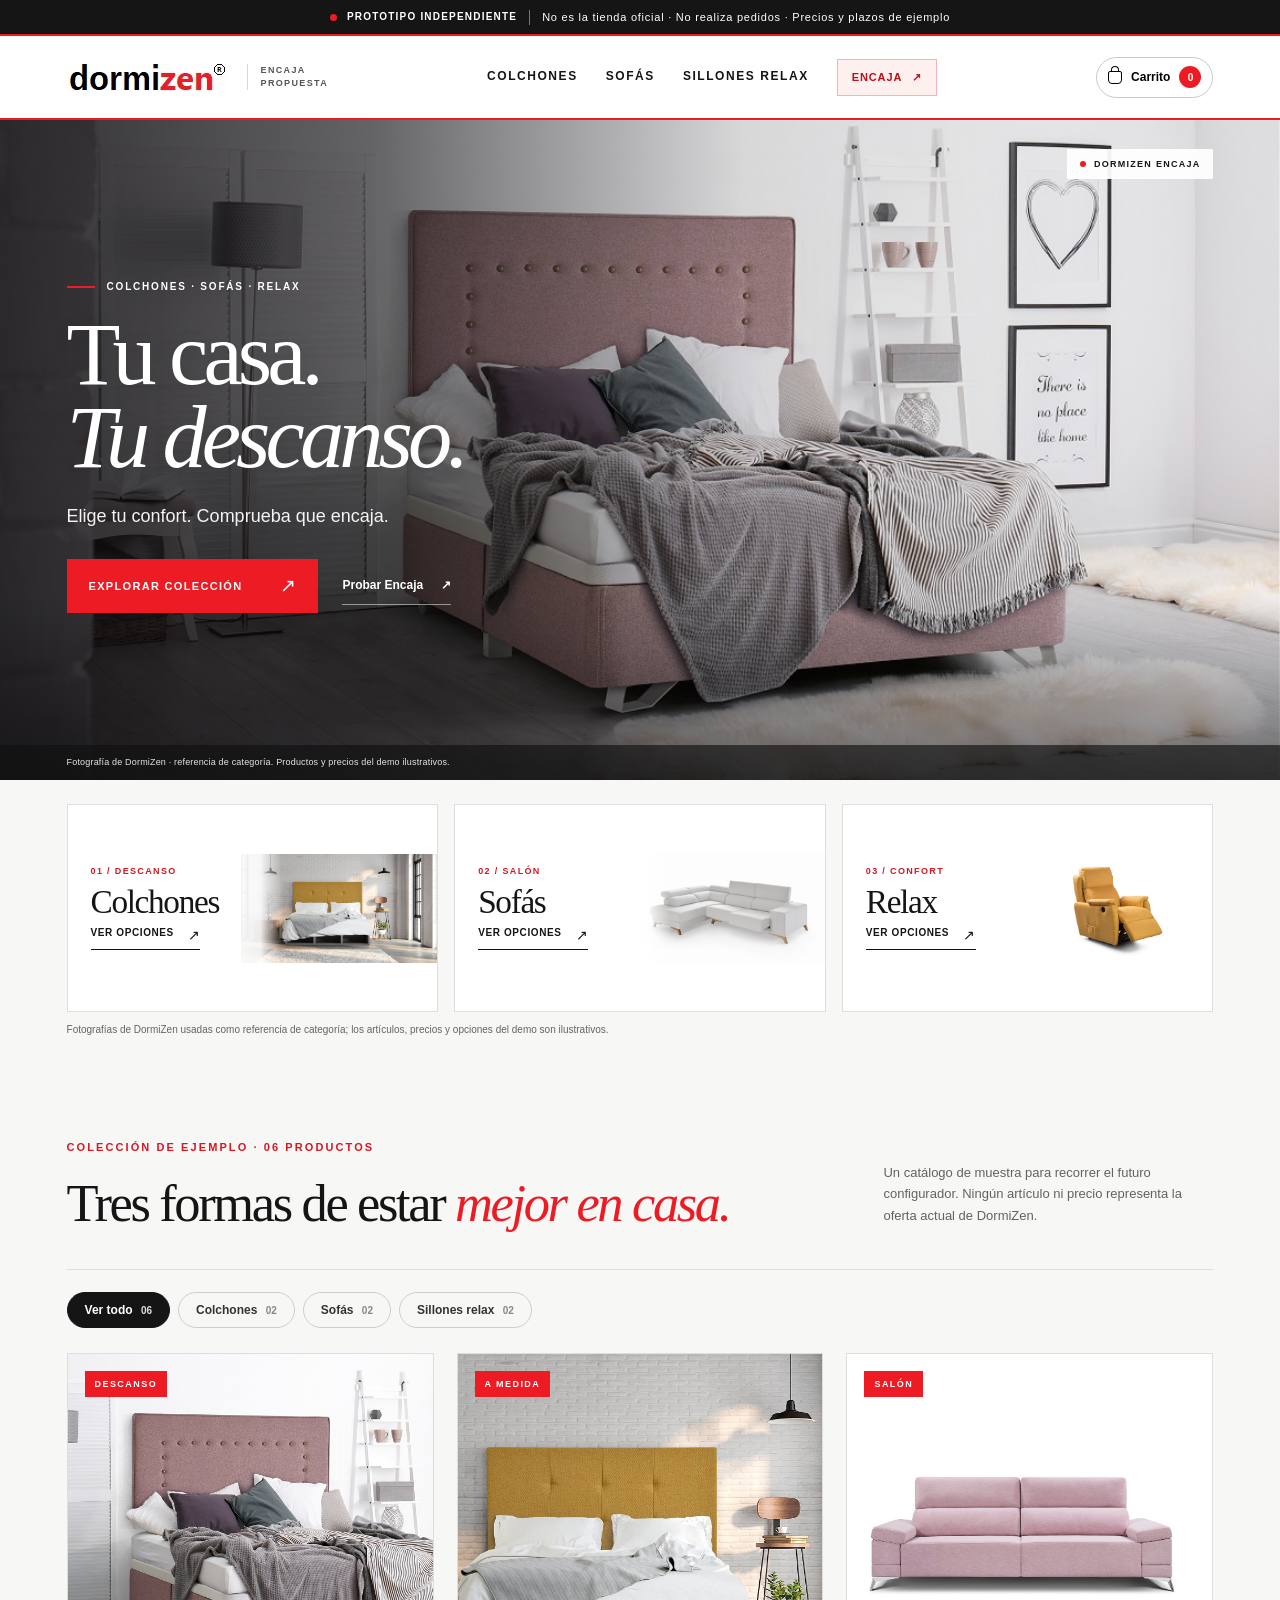
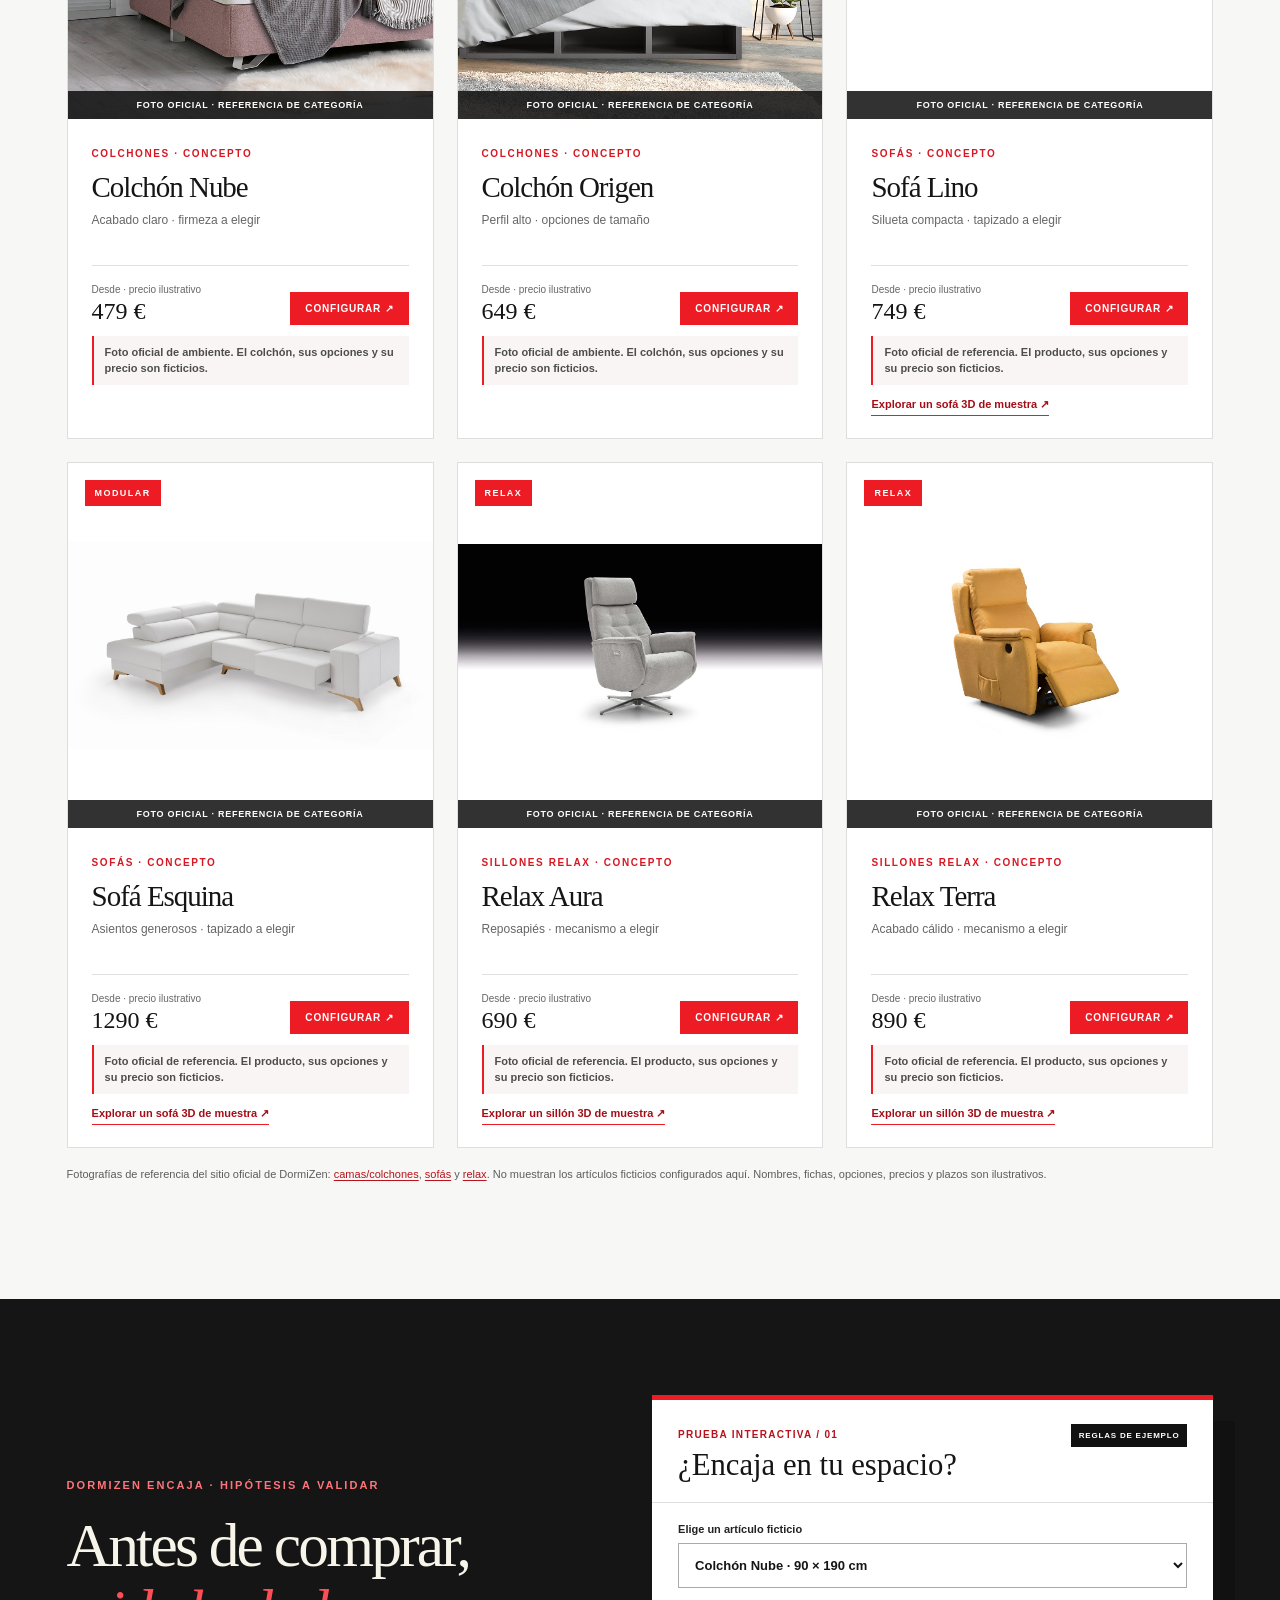
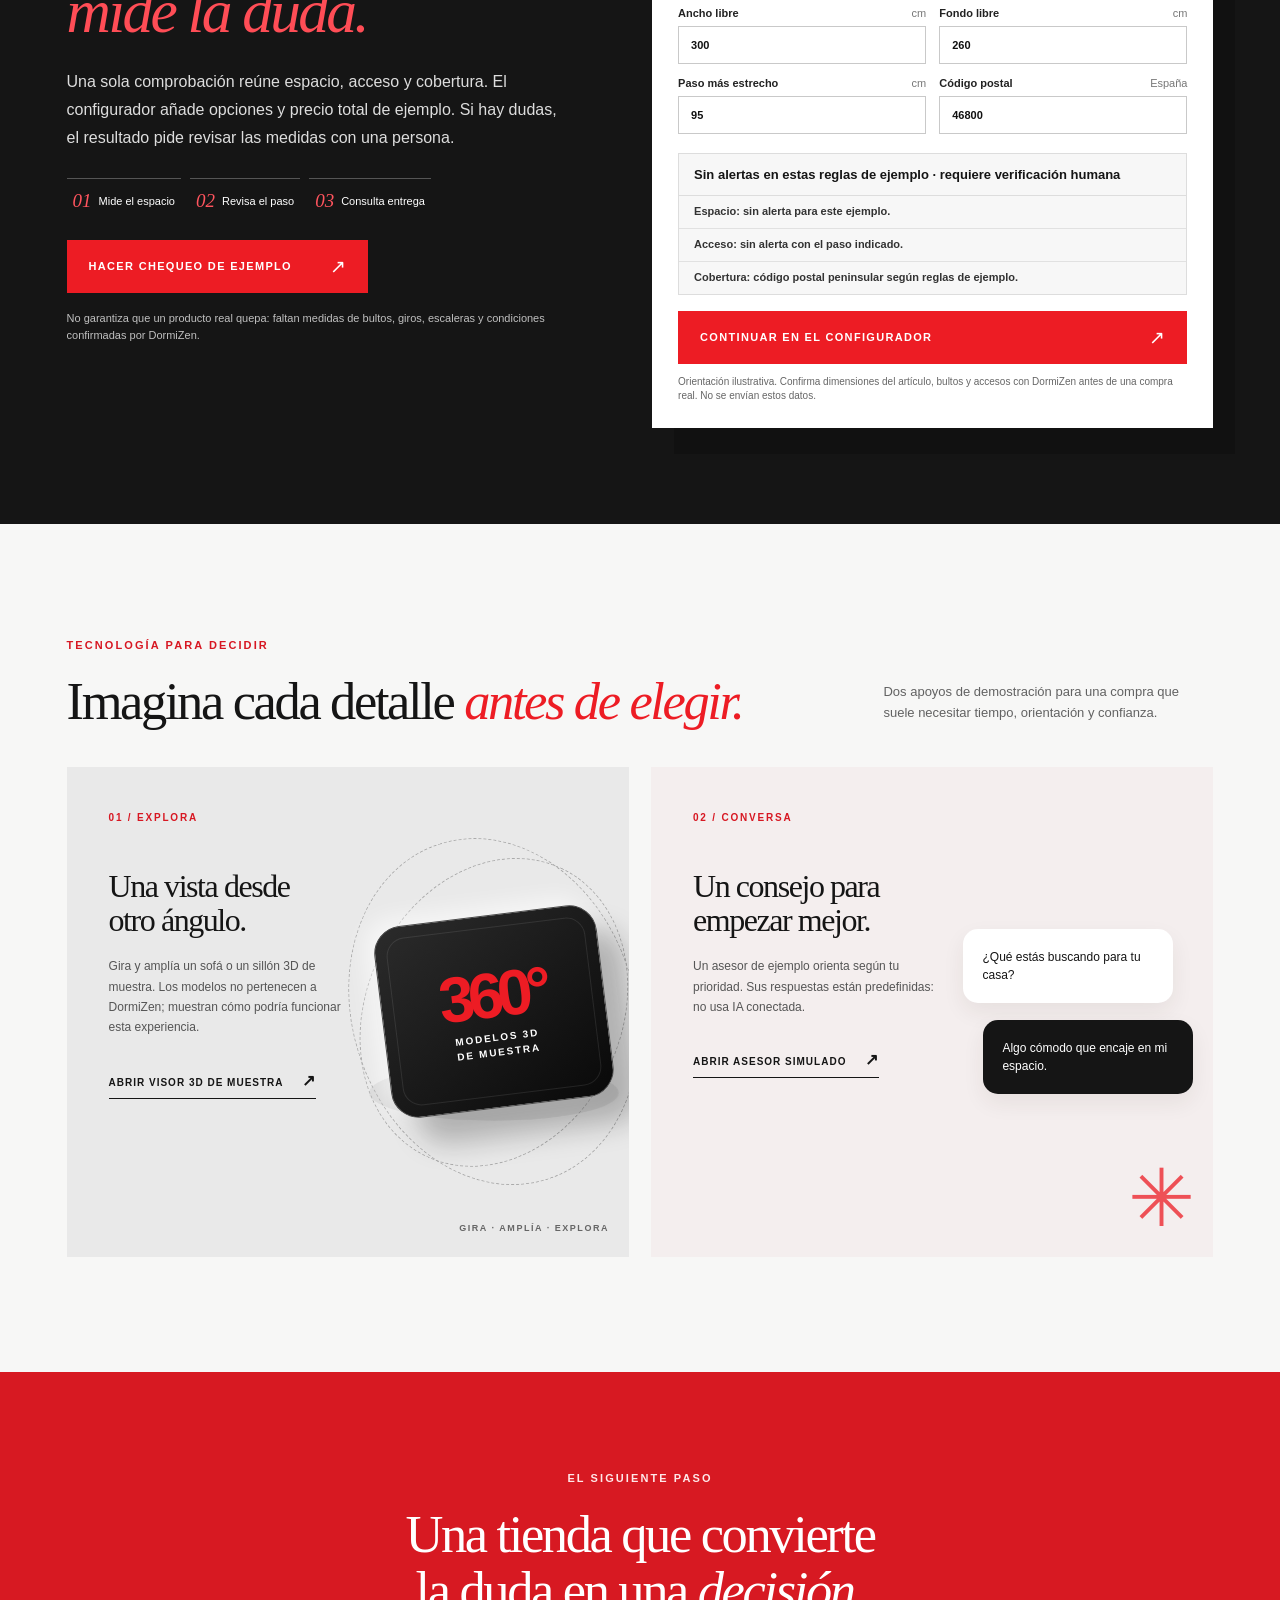
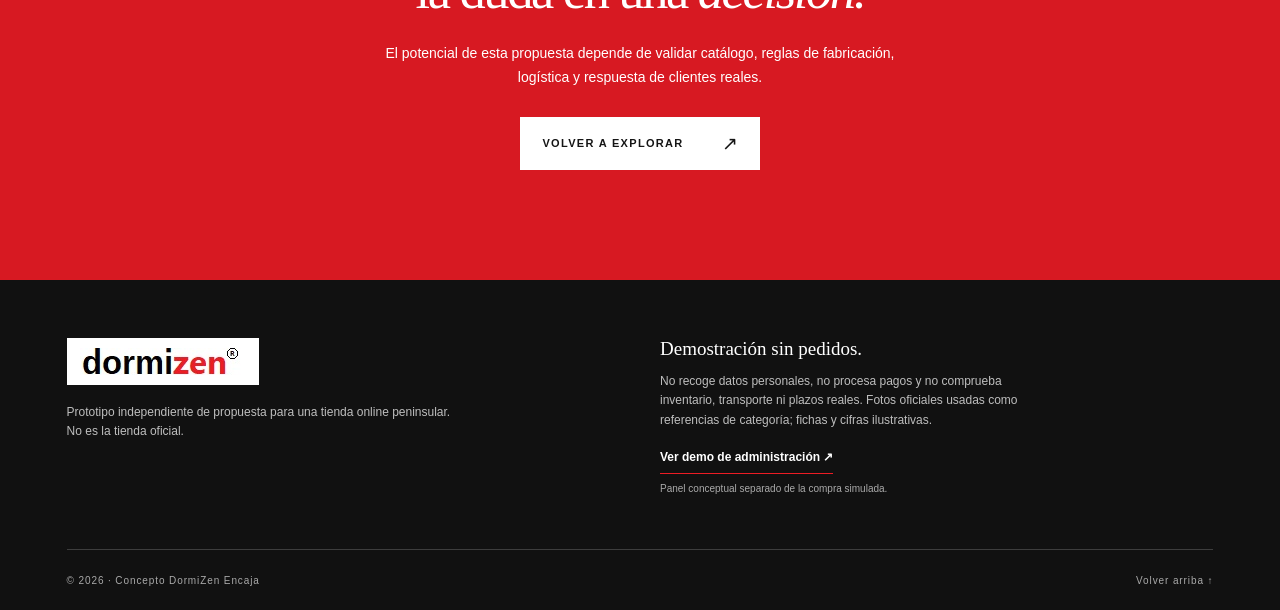
==== index.html @ 06ccd6e4 "Put product categories in primary navigation" ====
<!doctype html>
<html lang="es">
<head>
<meta charset="utf-8"><meta name="viewport" content="width=device-width,initial-scale=1">
<meta name="robots" content="noindex,nofollow,noarchive"><meta name="theme-color" content="#111111">
<meta name="description" content="Prototipo conceptual e independiente de tienda online DormiZen Encaja. No realiza pedidos.">
<title>DormiZen Encaja · Prototipo conceptual</title><link rel="stylesheet" href="style.css?v=nav-20261012"><link rel="stylesheet" href="brand.css?v=nav-20261012"><link rel="stylesheet" href="viewer3d.css?v=nav-20261012"><link rel="stylesheet" href="hero.css?v=nav-20261012">
</head>
<body>
<div class="prototype-bar" role="note"><span class="prototype-dot"></span><strong>PROTOTIPO INDEPENDIENTE</strong><span class="prototype-divider"></span>No es la tienda oficial · No realiza pedidos · Precios y plazos de ejemplo</div>
<header class="site-header">
<a class="brand" href="#inicio" aria-label="DormiZen Encaja, volver al inicio"><img class="brand-logo" src="assets/logoDormizen.png" alt="DormiZen"><span class="brand-concept">ENCAJA<br>PROPUESTA</span></a>
<nav class="desktop-nav" aria-label="Categorías de producto y Encaja"><a href="#catalogo" data-filter="colchones">Colchones</a><a href="#catalogo" data-filter="sofas">Sofás</a><a href="#catalogo" data-filter="relax">Sillones relax</a><a href="#como-funciona" class="nav-fit">Encaja <span aria-hidden="true">↗</span></a></nav>
<button class="cart-trigger" id="cart-trigger" type="button" aria-label="Abrir carrito simulado"><span class="bag-icon" aria-hidden="true"></span><span>Carrito</span><span id="cart-count" class="cart-count">0</span></button>
</header>
<nav class="mobile-quick-nav" aria-label="Ir a una categoría o probar Encaja"><a href="#catalogo" data-filter="colchones">Colchones</a><a href="#catalogo" data-filter="sofas">Sofás</a><a href="#catalogo" data-filter="relax" aria-label="Sillones relax">Relax</a><a href="#como-funciona" class="quick-nav-fit">Encaja <span aria-hidden="true">↗</span></a></nav>
<main id="inicio">
<section class="hero hero-immersive" aria-labelledby="hero-title">
  <div class="hero-scene"><img src="assets/cama001.jpg" alt="Dormitorio con cama tapizada fotografiado en la web de DormiZen, usado como referencia de categoría" width="1158" height="647" fetchpriority="high"></div>
  <div class="hero-scrim" aria-hidden="true"></div>
  <div class="hero-scene-label"><span></span> DORMIZEN ENCAJA</div>
  <div class="hero-content">
    <p class="hero-kicker">COLCHONES · SOFÁS · RELAX</p>
    <h1 id="hero-title">Tu casa.<br><em>Tu descanso.</em></h1>
    <p class="hero-description">Elige tu confort. Comprueba que encaja.</p>
    <div class="hero-actions"><a class="button button-dark" href="#catalogo" data-filter="all">Explorar colección <span aria-hidden="true">↗</span></a><a class="hero-secondary" href="#como-funciona">Probar Encaja <span aria-hidden="true">↗</span></a></div>
  </div>
  <p class="hero-image-credit">Fotografía de DormiZen · referencia de categoría. Productos y precios del demo ilustrativos.</p>
</section>
<section class="category-rail" aria-label="Explorar categorías de ejemplo"><a class="category-tile" href="#catalogo" data-filter="colchones"><span class="category-tile-image tile-colchones" aria-hidden="true"></span><span class="category-tile-text"><small>01 / DESCANSO</small><strong>Colchones</strong><span>Ver opciones <b aria-hidden="true">↗</b></span></span></a><a class="category-tile" href="#catalogo" data-filter="sofas"><span class="category-tile-image tile-sofas" aria-hidden="true"></span><span class="category-tile-text"><small>02 / SALÓN</small><strong>Sofás</strong><span>Ver opciones <b aria-hidden="true">↗</b></span></span></a><a class="category-tile" href="#catalogo" data-filter="relax"><span class="category-tile-image tile-relax" aria-hidden="true"></span><span class="category-tile-text"><small>03 / CONFORT</small><strong>Relax</strong><span>Ver opciones <b aria-hidden="true">↗</b></span></span></a><p>Fotografías de DormiZen usadas como referencia de categoría; los artículos, precios y opciones del demo son ilustrativos.</p></section>
<section class="section catalog-section" id="catalogo"><div class="section-heading"><div><p class="eyebrow">COLECCIÓN DE EJEMPLO · 06 PRODUCTOS</p><h2>Tres formas de estar <em>mejor en casa.</em></h2></div><p>Un catálogo de muestra para recorrer el futuro configurador. Ningún artículo ni precio representa la oferta actual de DormiZen.</p></div><div class="filter-bar" role="group" aria-label="Filtrar productos"><button type="button" data-filter="all" class="filter active" aria-pressed="true">Ver todo <span>06</span></button><button type="button" data-filter="colchones" class="filter" aria-pressed="false">Colchones <span>02</span></button><button type="button" data-filter="sofas" class="filter" aria-pressed="false">Sofás <span>02</span></button><button type="button" data-filter="relax" class="filter" aria-pressed="false">Sillones relax <span>02</span></button></div><div id="catalog-grid" class="catalog-grid" aria-live="polite"></div><p class="catalog-footnote">Fotografías de referencia del sitio oficial de DormiZen: <a href="https://dormizen.com/colchones.html" target="_blank" rel="noopener noreferrer">camas/colchones</a>, <a href="https://dormizen.com/sofas.html" target="_blank" rel="noopener noreferrer">sofás</a> y <a href="https://dormizen.com/relax.html" target="_blank" rel="noopener noreferrer">relax</a>. No muestran los artículos ficticios configurados aquí. Nombres, fichas, opciones, precios y plazos son ilustrativos.</p></section>
<section class="section encaja-section" id="como-funciona"><div class="encaja-intro"><p class="eyebrow light">DORMIZEN ENCAJA · HIPÓTESIS A VALIDAR</p><h2>Antes de comprar,<br><em>mide la duda.</em></h2><p>Una sola comprobación reúne espacio, acceso y cobertura. El configurador añade opciones y precio total de ejemplo. Si hay dudas, el resultado pide revisar las medidas con una persona.</p><div class="encaja-proof"><span><b>01</b> Mide el espacio</span><span><b>02</b> Revisa el paso</span><span><b>03</b> Consulta entrega</span></div><a class="button button-light" href="#quick-fit">Hacer chequeo de ejemplo <span aria-hidden="true">↗</span></a><p class="encaja-caveat">No garantiza que un producto real quepa: faltan medidas de bultos, giros, escaleras y condiciones confirmadas por DormiZen.</p></div><div class="quick-fit-card" id="quick-fit"><div class="quick-fit-head"><div><span>PRUEBA INTERACTIVA / 01</span><h3>¿Encaja en tu espacio?</h3></div><strong>REGLAS DE EJEMPLO</strong></div><div class="quick-fit-body"><label class="quick-fit-choice" for="quick-fit-product">Elige un artículo ficticio<select id="quick-fit-product"><option value="nube">Colchón Nube · 90 × 190 cm</option><option value="lino">Sofá Lino · 180 × 95 cm</option><option value="aura">Relax Aura · 82 × 165 cm abierto</option></select></label><div class="quick-fit-grid"><label for="quick-fit-width">Ancho libre <span>cm</span><input id="quick-fit-width" type="number" inputmode="numeric" min="50" max="1000" value="300"></label><label for="quick-fit-depth">Fondo libre <span>cm</span><input id="quick-fit-depth" type="number" inputmode="numeric" min="50" max="1000" value="260"></label><label for="quick-fit-door">Paso más estrecho <span>cm</span><input id="quick-fit-door" type="number" inputmode="numeric" min="40" max="300" value="95"></label><label for="quick-fit-postcode">Código postal <span>España</span><input id="quick-fit-postcode" type="text" inputmode="numeric" autocomplete="off" maxlength="5" value="46800" placeholder="Ej. 46800"></label></div><div id="quick-fit-result" class="quick-fit-result" role="status" aria-live="polite"></div><button type="button" id="quick-fit-continue" class="button button-dark button-full" data-open-product="nube" data-copy-fit>Continuar en el configurador <span aria-hidden="true">↗</span></button><p class="quick-fit-note">Orientación ilustrativa. Confirma dimensiones del artículo, bultos y accesos con DormiZen antes de una compra real. No se envían estos datos.</p></div></div></section>
<section class="section experience-section" id="experiencias"><div class="section-heading"><div><p class="eyebrow">TECNOLOGÍA PARA DECIDIR</p><h2>Imagina cada detalle <em>antes de elegir.</em></h2></div><p>Dos apoyos de demostración para una compra que suele necesitar tiempo, orientación y confianza.</p></div><div class="experience-grid"><article class="experience-card view-card"><div class="experience-copy"><span class="experience-number">01 / EXPLORA</span><h3>Una vista desde<br>otro ángulo.</h3><p>Gira y amplía un sofá o un sillón 3D de muestra. Los modelos no pertenecen a DormiZen; muestran cómo podría funcionar esta experiencia.</p><button type="button" class="text-link" id="open-viewer">Abrir visor 3D de muestra <span aria-hidden="true">↗</span></button></div><div class="view-illustration"><div class="view-plinth"></div><div class="view-preview" aria-hidden="true"><strong>360°</strong><small>MODELOS 3D<br>DE MUESTRA</small></div><span class="orbit orbit-one"></span><span class="orbit orbit-two"></span><span class="view-caption">GIRA · AMPLÍA · EXPLORA</span></div></article><article class="experience-card advisor-card"><div class="experience-copy"><span class="experience-number">02 / CONVERSA</span><h3>Un consejo para<br>empezar mejor.</h3><p>Un asesor de ejemplo orienta según tu prioridad. Sus respuestas están predefinidas: no usa IA conectada.</p><button type="button" class="text-link" id="open-advisor">Abrir asesor simulado <span aria-hidden="true">↗</span></button></div><div class="chat-illustration"><div class="chat-bubble chat-question">¿Qué estás buscando para tu casa?</div><div class="chat-bubble chat-answer">Algo cómodo que encaje en mi espacio.</div><div class="chat-symbol">✳</div></div></article></div></section>
<section class="closing-section"><p class="eyebrow light">EL SIGUIENTE PASO</p><h2>Una tienda que convierte<br>la duda en una <em>decisión.</em></h2><p>El potencial de esta propuesta depende de validar catálogo, reglas de fabricación, logística y respuesta de clientes reales.</p><a class="button button-light" href="#catalogo">Volver a explorar <span aria-hidden="true">↗</span></a></section>
</main>
<footer class="site-footer"><div class="footer-brand"><span class="footer-logo-box"><img class="footer-logo" src="assets/logoDormizen.png" alt="DormiZen"></span><p>Prototipo independiente de propuesta para una tienda online peninsular. No es la tienda oficial.</p></div><div class="footer-note"><strong>Demostración sin pedidos.</strong><p>No recoge datos personales, no procesa pagos y no comprueba inventario, transporte ni plazos reales. Fotos oficiales usadas como referencias de categoría; fichas y cifras ilustrativas.</p><p class="admin-demo-link"><a href="admin/?v=nav-20261012">Ver demo de administración ↗</a><span>Panel conceptual separado de la compra simulada.</span></p></div><div class="footer-bottom"><span>© 2026 · Concepto DormiZen Encaja</span><a href="#inicio">Volver arriba ↑</a></div></footer>
<div id="overlay" class="overlay" hidden></div>
<section id="config-panel" class="side-panel config-panel" role="dialog" aria-modal="true" aria-labelledby="config-title" hidden><div class="panel-header"><div><span class="panel-kicker">CONFIGURADOR DE EJEMPLO</span><h2 id="config-title">Personaliza</h2></div><button type="button" class="icon-close" data-close aria-label="Cerrar configurador">×</button></div><div class="panel-scroll"><div id="config-product" class="config-product"></div><p class="disclaimer-inline">La foto oficial es una referencia de categoría, no el artículo ficticio configurado. Combinaciones, precios y plazos ilustrativos; sin conexión a sistemas de DormiZen.</p><div id="product-options" class="product-options"></div><div class="config-group measure-group"><h3>¿Encaja en tu espacio?</h3><p>Mide el ancho y fondo libres; añade el paso más estrecho hasta la habitación.</p><div class="input-grid"><label>Ancho libre <span>cm</span><input id="room-width" type="number" inputmode="numeric" min="50" max="1000" value="300"></label><label>Fondo libre <span>cm</span><input id="room-depth" type="number" inputmode="numeric" min="50" max="1000" value="260"></label><label>Paso más estrecho <span>cm</span><input id="door-width" type="number" inputmode="numeric" min="40" max="300" value="95"></label><label>Código postal <span>España</span><input id="postcode" type="text" inputmode="numeric" autocomplete="off" maxlength="5" placeholder="Ej. 46800" value="46800"></label></div></div><div id="fit-report" class="fit-report" role="status" aria-live="polite"></div><div class="pricing-box"><div><span>Artículo configurado <small>(ejemplo)</small></span><strong id="item-price">—</strong></div><div><span>Entrega <small>(ejemplo)</small></span><strong id="shipping-price">—</strong></div><div class="total-row"><span>Total ilustrativo <small>IVA incluido</small></span><strong id="total-price">—</strong></div></div><p class="disclaimer-inline">Este total no es una oferta comercial. Condiciones de venta, entrega y devoluciones pendientes de confirmación.</p></div><div class="panel-footer"><button id="add-to-cart" class="button button-dark button-full" type="button">Añadir al carrito simulado <span aria-hidden="true">↗</span></button><span id="config-action-hint">Completa los datos de encaje para continuar.</span></div></section>
<section id="cart-panel" class="side-panel cart-panel" role="dialog" aria-modal="true" aria-labelledby="cart-title" hidden><div class="panel-header"><div><span class="panel-kicker">SOLO DEMOSTRACIÓN</span><h2 id="cart-title">Tu selección</h2></div><button type="button" class="icon-close" data-close aria-label="Cerrar carrito">×</button></div><div id="cart-items" class="cart-items panel-scroll"></div><div class="panel-footer cart-footer"><div class="cart-total"><span>Total simulado</span><strong id="cart-total">0 €</strong></div><p>No se solicita dirección ni se realizará ningún cargo.</p><button id="confirm-cart" type="button" class="button button-dark button-full">Confirmar simulación <span aria-hidden="true">↗</span></button></div></section>
<section id="viewer-panel" class="modal-panel viewer-modal" role="dialog" aria-modal="true" aria-labelledby="viewer-title" hidden>
  <div class="modal-header"><div><span class="panel-kicker">VISOR 3D REAL · MODELOS DE MUESTRA</span><h2 id="viewer-title">Gira, acerca, compara</h2></div><button type="button" class="icon-close" data-close aria-label="Cerrar visor 3D">×</button></div>
  <p class="viewer-disclaimer"><strong>Estos modelos no son productos DormiZen.</strong> Son ejemplos de terceros para demostrar la navegación 3D; no representan las fichas, opciones ni precios del catálogo ilustrativo.</p>
  <div class="viewer-model-tabs" role="group" aria-label="Elegir modelo 3D de muestra"><button type="button" data-model="sofa" class="active" aria-pressed="true">Sofá de muestra</button><button type="button" data-model="chair" aria-pressed="false">Sillón de muestra</button></div>
  <div class="viewer-stage viewer-stage-real"><model-viewer id="sample-model" camera-controls touch-action="pan-y" disable-pan shadow-intensity="0.9" shadow-softness="0.8" environment-image="neutral" exposure="1" camera-orbit="30deg 70deg auto" min-field-of-view="20deg" loading="eager" interaction-prompt="none" alt="Modelo 3D de muestra, ajeno a DormiZen"></model-viewer><div id="viewer-loading" class="viewer-state" role="status">Cargando modelo 3D de muestra…</div><div id="viewer-error" class="viewer-state viewer-error" role="alert" hidden>No se puede mostrar el modelo 3D en este dispositivo. Puedes seguir explorando el catálogo ilustrativo.</div><span class="viewer-stage-badge">MODELO AJENO A DORMIZEN</span></div>
  <div class="viewer-tools"><p><strong>Interactúa:</strong> arrastra para girar · rueda o pellizca para ampliar</p><button type="button" id="viewer-reset">Restablecer vista ↺</button></div>
  <div id="viewer-variants" class="viewer-variants" hidden><strong>Tapizado de muestra</strong><div id="viewer-variant-options" role="group" aria-label="Color de tapizado del modelo de muestra"></div></div>
  <p id="viewer-credit" class="viewer-credit">Modelo 3D de muestra. Cargando atribución…</p>
  <p class="modal-note">La tienda real requeriría modelos aprobados de cada producto, incluido el colchón; aquí solo hay modelos de muestra de sofá y sillón sin mecanismo relax. El visor no calcula medidas, fabricación ni precio: esas reglas se demuestran en el configurador.</p>
</section>
<section id="advisor-panel" class="modal-panel advisor-panel" role="dialog" aria-modal="true" aria-labelledby="advisor-title" hidden><div class="modal-header"><div><span class="panel-kicker">ASESOR SIMULADO · RESPUESTAS PREDEFINIDAS</span><h2 id="advisor-title">¿Por dónde empezamos?</h2></div><button type="button" class="icon-close" data-close aria-label="Cerrar asesor">×</button></div><div class="advisor-body"><div class="advisor-avatar">✳</div><div class="advisor-message">Hola. Esta demostración puede orientarte con tres prioridades. ¿Qué te importa más ahora?</div><div id="advisor-options" class="advisor-options"><button type="button" data-advice="space">Aprovechar el espacio</button><button type="button" data-advice="comfort">Máximo confort</button><button type="button" data-advice="care">Fácil mantenimiento</button></div><div id="advisor-response" class="advisor-response" aria-live="polite"></div></div><p class="modal-note">Guía de ejemplo sin IA conectada ni evaluación personalizada real.</p></section>
<section id="success-panel" class="modal-panel success-panel" role="dialog" aria-modal="true" aria-labelledby="success-title" hidden><button type="button" class="icon-close success-close" data-close aria-label="Cerrar confirmación">×</button><div class="success-mark">✓</div><p class="panel-kicker">RECORRIDO COMPLETADO</p><h2 id="success-title">Así de fácil podría ser.</h2><p>Has terminado una compra <strong>simulada</strong>. No existe pedido, pago ni reserva; esta pantalla muestra únicamente el concepto de experiencia.</p><button type="button" class="button button-dark" id="back-to-shop">Volver a la colección <span aria-hidden="true">↗</span></button></section>
<script src="app.js?v=nav-20261012" defer></script>
</body></html>
---- style.css ----
:root{--ink:#17251e;--ink2:#304036;--olive:#344b3b;--muted:#69756c;--cream:#f7f4ed;--paper:#fffdf9;--line:#deded3;--sand:#e5d8c4;--ochre:#a78254;--serif:Georgia,"Times New Roman",serif;--sans:"Aptos","Segoe UI",Arial,sans-serif}
*{box-sizing:border-box}html{scroll-behavior:smooth}body{margin:0;padding-top:36px;background:var(--cream);color:var(--ink);font-family:var(--sans);font-size:16px}button,input{font:inherit}button{cursor:pointer}a{color:inherit;text-decoration:none}button:focus-visible,a:focus-visible,input:focus-visible{outline:3px solid #c48946;outline-offset:3px}img{max-width:100%}[hidden]{display:none!important}
.prototype-bar{position:fixed;inset:0 0 auto;z-index:100;min-height:36px;background:#d8b992;color:#1c241d;display:flex;justify-content:center;align-items:center;gap:10px;text-align:center;padding:5px 18px;font-size:11px;letter-spacing:.07em;line-height:1.35}.prototype-bar strong{font-size:10px;letter-spacing:.12em}.prototype-dot{width:7px;height:7px;border-radius:50%;background:#375a3c;flex:none}.prototype-divider{width:1px;height:15px;background:#9b7b58;margin:0 2px}
.site-header{height:84px;position:sticky;top:36px;z-index:30;background:rgba(253,251,246,.96);backdrop-filter:blur(16px);display:flex;align-items:center;justify-content:space-between;padding:0 clamp(24px,5.2vw,90px);border-bottom:1px solid rgba(29,45,34,.09)}.brand{display:flex;align-items:center;gap:12px}.brand-symbol{width:36px;height:36px;border:1.5px solid #526b4c;border-radius:50%;position:relative;display:grid;place-items:center}.brand-symbol span:first-child{width:21px;height:12px;border-top:2px solid #526b4c;border-radius:60% 60% 0 0;transform:rotate(-12deg) translateY(5px)}.brand-symbol span:last-child{position:absolute;width:16px;height:7px;border-bottom:2px solid #526b4c;border-radius:0 0 50% 50%;transform:rotate(-12deg) translateY(-3px)}.brand-word{font-family:var(--serif);font-size:28px;letter-spacing:-.08em;line-height:.9;display:block}.brand-word>span{color:#79906b}.brand-word small{display:block;font:700 8px var(--sans);letter-spacing:.24em;color:#6b7d6e;margin-top:8px}.desktop-nav{display:flex;gap:38px;font-size:12px;text-transform:uppercase;font-weight:700;letter-spacing:.13em}.desktop-nav a:hover,.footer-bottom a:hover{color:#a37c4d}.cart-trigger{border:1px solid #c7ccbf;border-radius:100px;background:transparent;min-width:116px;height:41px;padding:0 11px;display:flex;align-items:center;gap:9px;font-size:12px;font-weight:700}.cart-trigger:hover{background:#edf0e7}.cart-count{background:var(--ink);color:#fff;border-radius:50%;width:22px;height:22px;display:grid;place-items:center;font-size:10px;margin-left:auto}.bag-icon{width:14px;height:13px;border:1.6px solid currentColor;border-radius:2px 2px 4px 4px;position:relative}.bag-icon:before{content:"";position:absolute;width:6px;height:5px;border:1.5px solid currentColor;border-bottom:0;border-radius:6px 6px 0 0;left:2.3px;top:-6px}
.hero{min-height:650px;height:min(800px,80vh);position:relative;overflow:hidden;background:#a9967c}.hero-media{position:absolute;inset:0;background:url("assets/hero.webp") center 45%/cover no-repeat;animation:hero-in 1.2s ease-out both}.hero-shade{position:absolute;inset:0;background:linear-gradient(90deg,rgba(227,213,190,.92) 0%,rgba(229,215,191,.72) 27%,rgba(229,215,191,.08) 54%,rgba(23,31,23,.08) 100%)}.hero-inner{position:relative;max-width:1440px;height:100%;margin:auto;padding:8.5% 5.2% 80px;display:flex;align-items:center;justify-content:space-between}.hero-copy{max-width:520px}.eyebrow{font-size:11px;font-weight:800;letter-spacing:.19em;color:#7b845f;margin:0 0 22px;text-transform:uppercase}.hero-eyebrow{color:#465640;display:flex;align-items:center;gap:10px}.eyebrow-line{width:28px;height:1px;background:currentColor}.hero h1{font:normal clamp(56px,6.6vw,104px)/.97 var(--serif);letter-spacing:-.058em;margin:0 0 30px;max-width:640px}.hero h1 em,.section h2 em,.closing-section h2 em{font-weight:normal;color:#6b815f}.hero-sub{font-size:17px;line-height:1.75;max-width:490px;color:#344238;margin:0 0 30px}.hero-micro{font-size:11px;line-height:1.5;color:#4b5b4d;margin-top:15px;max-width:350px}.button{border:0;min-height:53px;padding:0 22px;display:inline-flex;align-items:center;justify-content:space-between;gap:38px;text-transform:uppercase;letter-spacing:.12em;font-size:11px;font-weight:800;transition:transform .2s,background .2s,color .2s}.button:hover{transform:translateY(-2px)}.button span{font-size:19px;font-weight:400;letter-spacing:0}.button-dark{background:var(--ink);color:#fff}.button-dark:hover{background:#4b624d}.button-light{background:#e7e1d0;color:var(--ink)}.button-light:hover{background:#fff}.hero-stamp{width:110px;height:110px;border:1px solid rgba(255,255,255,.75);border-radius:50%;align-self:end;margin:0 2% 25px 0;color:#fff;background:rgba(23,37,30,.14);backdrop-filter:blur(3px);display:flex;align-items:center;justify-content:center;flex-direction:column;gap:4px;transform:rotate(10deg);text-align:center}.hero-stamp span{font-size:7px;letter-spacing:.2em}.hero-stamp strong{font:normal 17px/.9 var(--serif)}.hero-bottom{position:absolute;bottom:0;left:0;right:0;height:52px;background:rgba(17,33,25,.81);color:#f5f2e8;display:flex;align-items:center;justify-content:space-between;padding:0 5.2%;font-size:9px;letter-spacing:.19em}.hero-bottom a{font-size:11px;letter-spacing:.04em}.hero-bottom a span{font-size:16px;padding-left:8px}@keyframes hero-in{from{transform:scale(1.04);opacity:.5}to{transform:scale(1);opacity:1}}
.trust-strip{background:#fffdf9;border-bottom:1px solid var(--line);display:grid;grid-template-columns:repeat(3,1fr);padding:30px max(5.2%,calc((100vw - 1440px)/2));gap:34px}.trust-item{display:flex;align-items:center;gap:15px;padding-right:20px;border-right:1px solid var(--line)}.trust-item:last-child{border:0}.trust-index{font:italic 30px var(--serif);color:#a8ad99}.trust-item strong,.trust-item div span{display:block}.trust-item strong{font:normal 17px var(--serif);margin-bottom:5px}.trust-item div span{font-size:11px;color:var(--muted);line-height:1.4}
.section{padding:115px 5.2%;scroll-margin-top:145px}.catalog-section,.experience-section{max-width:1660px;margin:auto}.section-heading{display:flex;align-items:end;justify-content:space-between;gap:40px;margin-bottom:38px}.section-heading h2,.encaja-section h2,.closing-section h2{font:normal clamp(42px,4.1vw,65px)/1.07 var(--serif);letter-spacing:-.045em;margin:0;max-width:760px}.section-heading>p{max-width:330px;color:#6c766e;line-height:1.65;font-size:13px;margin:0 0 5px}.filter-bar{display:flex;align-items:center;gap:8px;border-top:1px solid var(--line);padding:22px 0 25px;overflow:auto}.filter{border:1px solid #cdd1c4;border-radius:100px;background:transparent;color:#435145;padding:10px 17px;white-space:nowrap;font-size:12px;font-weight:700}.filter span{font-size:10px;color:#90998b;margin-left:5px}.filter:hover{border-color:#738970}.filter.active{background:var(--ink);border-color:var(--ink);color:#fff}.filter.active span{color:#c3d1c1}.catalog-grid{display:grid;grid-template-columns:repeat(3,minmax(0,1fr));gap:23px}.product-card{background:#fffefa;border:1px solid #e4e5dd;transition:box-shadow .2s,transform .2s}.product-card:hover{box-shadow:0 18px 38px rgba(35,47,34,.1);transform:translateY(-3px)}.product-image{position:relative;aspect-ratio:1/1;background:#e7ded0;overflow:hidden}.product-art{background-image:none;background-size:300% 200%;background-repeat:no-repeat}.product-image .product-art{width:100%;height:100%;transition:transform .5s}.product-card:hover .product-art{transform:scale(1.035)}.product-label{position:absolute;left:17px;top:17px;background:rgba(255,253,249,.9);backdrop-filter:blur(5px);padding:8px 10px;color:#354336;font-size:9px;font-weight:800;letter-spacing:.16em}.product-info{padding:24px 24px 22px}.product-category{font-size:10px;color:#8b947d;text-transform:uppercase;letter-spacing:.16em;font-weight:800}.product-info h3{font:normal 29px var(--serif);letter-spacing:-.035em;margin:10px 0 7px}.product-info p{font-size:12px;color:#7c847a;line-height:1.5;margin:0;min-height:36px}.product-bottom{border-top:1px solid #e6e8df;margin-top:18px;padding-top:18px;display:flex;align-items:end;justify-content:space-between;gap:12px}.product-price small{display:block;color:#8b9488;font-size:10px;margin-bottom:3px}.product-price strong{font:normal 24px var(--serif)}.product-bottom button{background:var(--ink);color:#fff;border:0;padding:11px 15px;font-size:10px;font-weight:800;letter-spacing:.08em;text-transform:uppercase}.product-bottom button:hover{background:#4b624d}.catalog-footnote{font-size:11px;color:#8c948a;margin:18px 0 0}
.encaja-section{max-width:none;background:#1e3327;color:#f7f4e9;display:grid;grid-template-columns:1fr 1fr;gap:8%;align-items:center;min-height:710px}.eyebrow.light{color:#b5c1a0}.encaja-intro{max-width:620px;margin-left:auto}.encaja-intro h2{font-size:clamp(45px,4.4vw,72px)}.encaja-intro h2 em,.closing-section h2 em{color:#bdd0ad}.encaja-intro>p:not(.eyebrow){font-size:16px;line-height:1.75;color:#cfdbcc;margin:27px 0 31px;max-width:550px}.encaja-visual{max-width:620px;width:100%;margin-right:auto}.fit-window{background:#f5f1e8;border-radius:4px;box-shadow:0 22px 55px rgba(0,0,0,.17);color:var(--ink);overflow:hidden;transform:rotate(2deg)}.fit-top{height:52px;display:flex;align-items:center;justify-content:space-between;padding:0 20px;border-bottom:1px solid #dcded3;font-size:10px;letter-spacing:.16em;color:#75816e;font-weight:800}.fit-top-dots{color:#b0b6a8;letter-spacing:.3em}.fit-room{height:320px;background:repeating-linear-gradient(0deg,transparent 0 29px,rgba(34,52,34,.04) 30px),repeating-linear-gradient(90deg,transparent 0 29px,rgba(34,52,34,.04) 30px),#ebe5d8;position:relative;display:grid;place-items:center}.room-bed{width:49%;height:65%;background:#f6f0e6;border:12px solid #c1a17c;box-shadow:11px 12px 16px #0002;position:relative;border-radius:8px}.room-pillows{position:absolute;top:8px;left:10px;right:10px;height:52px;background:linear-gradient(90deg,#fdfaf4 48%,#e7dfd2 49%,#fdfaf4 52%);border-radius:8px;box-shadow:0 3px 6px #0001}.room-blanket{position:absolute;bottom:0;left:0;right:0;height:35%;background:#aea996;border-radius:2px}.room-label{position:absolute;color:#89937d;font-size:9px;letter-spacing:.2em;font-weight:800}.room-label-top{top:20px;left:41%}.room-label-side{right:9%;top:46%;transform:rotate(90deg)}.fit-results{padding:18px 23px;display:grid;grid-template-columns:repeat(3,1fr);gap:12px;font-size:10px;font-weight:700;color:#405142}.status-check{display:inline-grid;place-items:center;border-radius:50%;width:18px;height:18px;background:#5e805a;color:#fff;margin-right:3px}.fit-caption{display:block;font-size:11px;color:#a9bca9;margin-top:24px;text-align:center}
.experience-grid{display:grid;grid-template-columns:repeat(2,minmax(0,1fr));gap:22px}.experience-card{min-height:490px;display:grid;grid-template-columns:52% 48%;overflow:hidden}.view-card{background:#e3e8dd}.advisor-card{background:#efe3d3}.experience-copy{padding:40px 0 40px 42px;z-index:1}.experience-number{font-size:10px;font-weight:800;letter-spacing:.18em;color:#73866e}.experience-copy h3{font:normal clamp(30px,2.5vw,42px)/1.07 var(--serif);letter-spacing:-.045em;margin:44px 0 19px}.experience-copy p{font-size:12px;line-height:1.7;color:#606e61;max-width:270px}.text-link{border:0;border-bottom:1px solid var(--ink);background:transparent;color:var(--ink);text-transform:uppercase;letter-spacing:.1em;font-size:10px;font-weight:800;padding:0 0 8px;margin-top:21px}.text-link span{font-size:16px;margin-left:15px}.view-illustration{position:relative;display:grid;place-items:center}.view-plinth{width:92%;height:24%;background:#d3d8c9;border-radius:50%;position:absolute;bottom:22%;transform:perspective(500px) rotateX(62deg)}.view-product{width:100%;aspect-ratio:1/1;z-index:1;mix-blend-mode:multiply;transform:rotate(-8deg)}.orbit{position:absolute;width:105%;height:72%;border:1px dashed #a9bba3;border-radius:50%;transform:rotate(-18deg)}.orbit-two{width:95%;height:65%;transform:rotate(25deg)}.view-caption{position:absolute;bottom:24px;right:20px;font-size:9px;font-weight:800;letter-spacing:.17em;color:#8b9a85}.chat-illustration{display:flex;flex-direction:column;justify-content:center;gap:17px;padding:20px;position:relative}.chat-bubble{border-radius:15px;padding:19px;font-size:12px;line-height:1.5;box-shadow:0 9px 22px #36291c12;max-width:210px}.chat-question{background:#fffaf1;align-self:flex-start}.chat-answer{background:#394c3b;color:#fff;align-self:flex-end}.chat-symbol{font-size:80px;color:#b7aa93;position:absolute;bottom:12px;right:18px;opacity:.75}
.closing-section{text-align:center;background:#293d2d;color:#fff;padding:100px 20px 110px}.closing-section h2{margin:auto}.closing-section>p:not(.eyebrow){max-width:560px;margin:24px auto 27px;color:#d3decf;line-height:1.7;font-size:14px}.site-footer{background:#14241c;color:#f4f5ee;padding:58px 5.2% 24px;display:grid;grid-template-columns:1fr 1fr;gap:40px}.footer-brand .brand-word{font-size:33px}.footer-brand p,.footer-note p{font-size:12px;line-height:1.65;color:#abb8a9;max-width:400px}.footer-note strong{font:normal 19px var(--serif)}.footer-bottom{grid-column:1/-1;border-top:1px solid #3a4a3e;display:flex;justify-content:space-between;padding-top:25px;color:#98a79a;font-size:10px;letter-spacing:.09em}
.overlay{position:fixed;inset:0;background:rgba(11,21,14,.62);z-index:110}.side-panel{position:fixed;top:0;bottom:0;right:0;width:min(550px,100vw);z-index:120;background:#faf9f4;display:flex;flex-direction:column;box-shadow:-15px 0 60px #0002}.panel-header,.modal-header{padding:24px 28px 18px;display:flex;align-items:flex-start;justify-content:space-between;gap:15px;border-bottom:1px solid var(--line)}.panel-kicker{display:block;color:#7e8c75;font-size:10px;letter-spacing:.17em;font-weight:800;text-transform:uppercase;margin-bottom:6px}.panel-header h2,.modal-header h2{font:normal 35px var(--serif);letter-spacing:-.04em;margin:0}.icon-close{border:1px solid #cbd2c7;border-radius:50%;background:#fff;width:38px;height:38px;flex:none;font-size:25px;line-height:1;display:grid;place-items:center;color:var(--ink)}.icon-close:hover{background:#e9ede5}.panel-scroll{overflow:auto;flex:1;padding:22px 28px 30px}.config-product{display:flex;align-items:center;gap:17px;border-bottom:1px solid var(--line);padding-bottom:20px}.config-thumb{width:100px;height:100px;flex:none}.config-product span{font-size:10px;color:#798b75;letter-spacing:.13em;font-weight:800;text-transform:uppercase}.config-product h3{font:normal 25px var(--serif);margin:7px 0}.config-product p{font-size:11px;color:#798278;margin:0}.disclaimer-inline{color:#818b7f;font-size:10px;line-height:1.5;margin:13px 0 22px}.config-group{padding:19px 0;border-bottom:1px solid var(--line)}.config-group h3{font:normal 22px var(--serif);margin:0 0 8px}.config-group>p{font-size:11px;color:#7b867b;margin:0 0 15px;line-height:1.4}.option-row{display:flex;flex-wrap:wrap;gap:8px}.option-button{border:1px solid #cdd5c8;background:#fff;padding:10px 12px;font-size:11px;color:#354936;min-height:40px}.option-button:hover{border-color:#567052}.option-button.active{background:#29452f;color:#fff;border-color:#29452f}.option-button small{display:block;opacity:.72;font-size:9px;margin-top:3px}.input-grid{display:grid;grid-template-columns:1fr 1fr;gap:12px}.input-grid label{font-size:11px;font-weight:800;color:#3d4d3e}.input-grid label span{float:right;font-weight:400;color:#929c92}.input-grid input{width:100%;margin-top:7px;border:1px solid #cbd3c8;border-radius:0;background:#fff;padding:11px;color:#203123}.input-grid input:focus{border-color:#5c7959}.fit-report{margin-top:18px;display:grid;gap:8px}.fit-row{background:#edf3e9;border:1px solid #dce8d6;padding:12px 13px;font-size:11px;line-height:1.45;display:flex;gap:9px;align-items:flex-start}.fit-row.bad{background:#fae9e2;border-color:#e7c8ba}.fit-row.pending{background:#f2eee2;border-color:#e2d8bc}.fit-row strong{display:block;font-size:11px}.fit-row small{display:block;margin-top:2px;color:#637064}.fit-row.bad small{color:#8e6554}.fit-badge{font-weight:900;font-size:14px}.pricing-box{background:#eee9dc;padding:17px 18px;margin-top:18px}.pricing-box>div{display:flex;justify-content:space-between;align-items:center;gap:15px;padding:6px 0;font-size:12px}.pricing-box small{color:#7a8677;font-size:10px}.pricing-box strong{font-size:14px}.pricing-box .total-row{border-top:1px solid #c6c9b9;margin-top:9px;padding-top:13px}.pricing-box .total-row strong{font:normal 26px var(--serif)}.panel-footer{padding:17px 28px 20px;border-top:1px solid var(--line);background:#faf9f4;box-shadow:0 -4px 14px #1e2e1908}.button-full{width:100%}.button:disabled{opacity:.46;cursor:not-allowed;transform:none}.panel-footer>span{display:block;font-size:10px;color:#7d887b;text-align:center;margin-top:8px}.cart-items{padding-top:18px}.empty-cart{text-align:center;padding:85px 20px;color:#768272}.empty-cart-icon{font:normal 65px var(--serif);color:#aebcac}.empty-cart h3{font:normal 26px var(--serif);color:var(--ink)}.empty-cart p{font-size:12px;line-height:1.6}.cart-item{display:flex;gap:12px;padding:17px 0;border-bottom:1px solid var(--line)}.cart-thumb{width:83px;height:83px;flex:none}.cart-item-main{flex:1}.cart-item-main h3{font:normal 19px var(--serif);margin:0 0 5px}.cart-item-main p{font-size:10px;color:#788578;line-height:1.4;margin:0 0 7px}.cart-item-main strong{font-size:12px}.cart-remove{border:0;background:transparent;color:#8b6a57;padding:0;font-size:10px;text-decoration:underline;margin-top:8px}.cart-total{display:flex;justify-content:space-between;align-items:center}.cart-total strong{font:normal 27px var(--serif)}.cart-footer p{font-size:10px;color:#7d887b;margin:9px 0 16px}
.modal-panel{position:fixed;z-index:120;top:50%;left:50%;transform:translate(-50%,-50%);width:min(690px,calc(100vw - 28px));max-height:min(90vh,850px);overflow:auto;background:#faf9f4;box-shadow:0 25px 80px #0004}.viewer-stage{height:370px;background:radial-gradient(ellipse at center,#f4efe4,#e7dfd0);display:grid;place-items:center;position:relative;perspective:900px;overflow:hidden}.viewer-product{width:290px;height:290px;z-index:1;mix-blend-mode:multiply;transition:transform .5s}.viewer-product.angle-three{transform:rotateY(-24deg) rotate(-2deg) scale(.96)}.viewer-product.angle-side{transform:rotateY(-58deg) scale(.88)}.viewer-shadow{position:absolute;width:260px;height:30px;border-radius:50%;background:#2a332633;filter:blur(16px);bottom:54px}.viewer-stage>span{position:absolute;left:25px;bottom:19px;color:#7a8775;font-size:10px;letter-spacing:.14em;font-weight:800;text-transform:uppercase}.viewer-controls{padding:17px 24px;display:flex;justify-content:center;gap:8px}.viewer-controls button{border:1px solid #c7d0c4;background:transparent;padding:10px 16px;font-size:11px}.viewer-controls button.active{background:var(--ink);color:#fff;border-color:var(--ink)}.modal-note{border-top:1px solid var(--line);font-size:10px;line-height:1.5;color:#7a8479;padding:15px 28px;margin:0}.advisor-body{padding:30px 30px 35px;min-height:300px}.advisor-avatar{width:40px;height:40px;border-radius:50%;background:#e3e9dc;color:#54704e;display:grid;place-items:center;font-size:24px;margin-bottom:12px}.advisor-message,.advisor-response-text{background:#e7ede2;padding:15px 17px;max-width:440px;border-radius:3px 15px 15px 15px;font-size:13px;line-height:1.6}.advisor-options{display:flex;flex-wrap:wrap;gap:9px;margin:20px 0 0}.advisor-options button{border:1px solid #b6c5b3;border-radius:100px;background:#fff;padding:10px 13px;font-size:11px;color:#415743}.advisor-options button.active,.advisor-options button:hover{background:#2e4934;color:#fff}.advisor-response{margin:19px 0 0}.advisor-response .recommend-link{border:0;background:#2e4934;color:#fff;margin-top:12px;padding:11px 14px;font-size:11px;font-weight:700}.success-panel{text-align:center;padding:65px 40px}.success-close{position:absolute;right:18px;top:18px}.success-mark{width:72px;height:72px;border-radius:50%;display:grid;place-items:center;background:#dce9d8;color:#456e47;font-size:33px;margin:0 auto 20px}.success-panel h2{font:normal 44px var(--serif);letter-spacing:-.045em;margin:8px 0 15px}.success-panel>p:not(.panel-kicker){font-size:14px;line-height:1.7;color:#657363;max-width:455px;margin:0 auto 25px}body.modal-open{overflow:hidden}
@media(max-width:1050px){.experience-card{display:block;min-height:unset}.experience-copy{padding:35px}.view-illustration,.chat-illustration{height:270px}.view-product{width:270px}.section{padding:85px 4%}.encaja-section{gap:4%}.hero-inner{padding-left:4%}.site-header{padding:0 4%}.trust-strip{padding-left:4%;padding-right:4%}}
@media(max-width:760px){body{padding-top:52px}.prototype-bar{min-height:52px;flex-wrap:wrap;gap:2px 7px;font-size:9px;padding:5px 10px}.prototype-divider{height:11px}.site-header{top:52px;height:68px}.brand-word{font-size:24px}.brand-symbol{width:30px;height:30px}.desktop-nav{display:none}.cart-trigger{min-width:44px;width:44px;justify-content:center;padding:0}.cart-trigger>span:nth-child(2){display:none}.cart-count{position:absolute;transform:translate(17px,-16px);width:18px;height:18px}.hero{height:auto;min-height:670px}.hero-media{background-position:61% center}.hero-shade{background:linear-gradient(90deg,rgba(230,216,193,.94),rgba(230,216,193,.82) 43%,rgba(230,216,193,.18))}.hero-inner{padding:70px 6% 90px;align-items:start}.hero-copy{max-width:420px}.hero h1{font-size:clamp(53px,12vw,78px)}.hero-sub{font-size:15px;max-width:360px}.hero-stamp{display:none}.hero-bottom{padding:0 6%}.trust-strip{grid-template-columns:1fr;gap:0;padding:12px 6%}.trust-item{padding:16px 0;border-right:0;border-bottom:1px solid var(--line)}.trust-item:last-child{border:0}.section{padding:70px 6%;scroll-margin-top:135px}.section-heading{display:block}.section-heading h2,.encaja-section h2,.closing-section h2{font-size:clamp(41px,9vw,58px)}.section-heading>p{margin-top:18px}.catalog-grid{grid-template-columns:repeat(2,minmax(0,1fr));gap:12px}.product-info{padding:15px}.product-info h3{font-size:23px}.product-info p{font-size:11px}.product-bottom{display:block}.product-bottom button{margin-top:12px;width:100%}.encaja-section{grid-template-columns:1fr;gap:50px}.encaja-intro{margin:0}.experience-grid{grid-template-columns:1fr}.experience-card{display:grid;grid-template-columns:52% 48%;min-height:390px}.view-illustration,.chat-illustration{height:auto}.experience-copy{padding:30px}.experience-copy h3{margin:31px 0 13px}.site-footer{grid-template-columns:1fr;gap:20px;padding:45px 6% 24px}.footer-bottom{margin-top:14px}}
@media(max-width:490px){.catalog-grid{grid-template-columns:1fr;gap:17px}.product-image{aspect-ratio:1/1}.product-info p{min-height:0}.product-bottom{display:flex}.product-bottom button{width:auto;margin:0}.filter-bar{margin-right:-6%}.experience-card{display:block;min-height:0}.experience-copy{padding:32px}.experience-copy h3{font-size:36px;margin:25px 0 10px}.view-illustration,.chat-illustration{height:260px}.view-product{width:270px}.fit-results{grid-template-columns:1fr}.fit-room{height:265px}.fit-caption{line-height:1.5}.hero-bottom{font-size:8px}.hero-bottom a{font-size:10px}.panel-header,.modal-header{padding:18px}.panel-scroll{padding:16px 18px}.panel-footer{padding:12px 18px}.input-grid{gap:10px}.viewer-stage{height:310px}.viewer-product{width:250px;height:250px}.advisor-body{padding:20px}.success-panel{padding:65px 25px}}
@media(prefers-reduced-motion:reduce){html{scroll-behavior:auto}*,*:before,*:after{animation-duration:.001ms!important;transition-duration:.001ms!important}}
---- brand.css ----
/* Identidad visual de propuesta: logo oficial negro/rojo y fotografías de referencia.
   Mantener este archivo después de style.css para preservar la lógica y el layout base. */
:root{
  --ink:#151515;--ink2:#333;--olive:#282828;--muted:#6b6b6b;
  --cream:#f7f7f6;--paper:#fff;--line:#dedede;--sand:#efefef;--ochre:#ed1c24;
  --brand-red:#ed1c24;--brand-red-dark:#b8121c;
}
body{background:#f7f7f6;color:#151515}
.prototype-bar{background:#151515;color:#fff;border-bottom:2px solid #ed1c24}
.prototype-bar strong{color:#fff}.prototype-dot{background:#ed1c24}.prototype-divider{background:#777}
.site-header{background:rgba(255,255,255,.98);border-bottom:2px solid #ed1c24}
.brand{gap:14px}.brand-logo{display:block;width:166px;height:27px;object-fit:contain}
.brand-concept{display:block;border-left:1px solid #d7d7d7;padding-left:13px;color:#555;font-size:9px;font-weight:900;line-height:1.45;letter-spacing:.15em}
.desktop-nav a:hover,.footer-bottom a:hover{color:#ed1c24}
.cart-trigger{border-color:#c9c9c9}.cart-trigger:hover{background:#f4f4f4}.cart-count{background:#ed1c24}
.hero{background:#222}.hero-media{background-image:url("assets/hero.webp");background-position:center 45%}
.hero-shade{background:linear-gradient(90deg,rgba(8,8,8,.85) 0%,rgba(12,12,12,.73) 30%,rgba(12,12,12,.22) 62%,rgba(12,12,12,.08) 100%)}
.eyebrow{color:#d71722}.hero-eyebrow{color:#ff5e66}.hero h1{color:#fff}.hero h1 em,.section h2 em{color:#ed1c24}
.hero-sub{color:#f0f0f0}.hero-micro{color:#e1e1e1}
.button-dark{background:#ed1c24;color:#fff}.button-dark:hover{background:#b8121c}
.button-light{background:#ed1c24;color:#fff}.button-light:hover{background:#b8121c}
.hero-stamp{border-color:#ed1c24;background:rgba(20,20,20,.55);color:#fff}
.hero-bottom{background:rgba(13,13,13,.93)}.hero-photo-credit{color:#bebebe;font-size:9px;letter-spacing:.04em}
.hero-photo-credit a{color:#fff;text-decoration:underline}
.trust-strip{background:#fff}.trust-index{color:#ed1c24}.trust-item div span{color:#6e6e6e}
.catalog-section{background:#f7f7f6}.section-heading>p{color:#626262}
.filter{border-color:#cecece;color:#333}.filter span{color:#888}.filter:hover{border-color:#ed1c24}
.filter.active{background:#151515;border-color:#151515}.filter.active span{color:#ddd}
.product-card{background:#fff;border-color:#dedede}.product-image{background:#fff}
.product-art{background-color:#fff;background-size:contain;background-position:center;background-repeat:no-repeat}
.art-0{background-image:url("assets/cama001.jpg")}.art-1{background-image:url("assets/cama002.jpg")}
.art-2{background-image:url("assets/sofa014.jpg")}.art-3{background-image:url("assets/sofa024.jpg")}
.art-4{background-image:url("assets/relax004.jpg")}.art-5{background-image:url("assets/relax007.jpg")}
.product-image .art-0,.product-image .art-1{background-size:cover}
.product-label{background:#ed1c24;color:#fff;backdrop-filter:none}
.photo-label{position:absolute;left:0;right:0;bottom:0;padding:10px 13px;background:rgba(17,17,17,.86);color:#fff;font-size:11px;letter-spacing:.05em;font-weight:800;text-align:center;line-height:1.4}
.product-category{color:#d71722}.product-info p{color:#666}.product-price small{color:#666}
.product-bottom{border-color:#e0e0e0}.product-bottom button{background:#ed1c24}.product-bottom button:hover{background:#b8121c}
.product-info p.product-disclosure{min-height:0;margin:16px 0 0;padding:12px 13px;border-left:4px solid #ed1c24;background:#fff3f4;color:#242424;font-size:12px;font-weight:800;line-height:1.5}
.catalog-footnote{color:#5d5d5d;line-height:1.6}.catalog-footnote a{color:#b8121c;text-decoration:underline;text-underline-offset:2px}
.encaja-section{background:#151515}.encaja-intro h2 em{color:#ff4d56}
.encaja-intro>p:not(.eyebrow){color:#ddd}.eyebrow.light{color:#ff747b}
.fit-window{background:#fff}.fit-top{color:#777}.fit-room{background:repeating-linear-gradient(0deg,transparent 0 29px,rgba(0,0,0,.05) 30px),repeating-linear-gradient(90deg,transparent 0 29px,rgba(0,0,0,.05) 30px),#ececec}
.room-bed{border-color:#333}.room-blanket{background:#bbb}.room-label{color:#777}.fit-results{color:#222}.status-check{background:#ed1c24}.fit-caption{color:#c9c9c9}
.view-card{background:#e9e9e9}.advisor-card{background:#f4eeee}
.experience-number{color:#d71722}.experience-copy p{color:#555}.view-plinth{background:#d9d9d9}.orbit{border-color:#aaa}.view-caption{color:#666}
.chat-question{background:#fff}.chat-answer{background:#151515}.chat-symbol{color:#ed1c24}
.closing-section{background:#d71922}.closing-section .eyebrow.light{color:#ffe7e8}
.closing-section h2 em{color:#fff}.closing-section>p:not(.eyebrow){color:#fff}
.closing-section .button-light{background:#fff;color:#151515}.closing-section .button-light:hover{background:#151515;color:#fff}
.site-footer{background:#111;color:#fff}.footer-logo-box{display:inline-flex;background:#fff;padding:10px 13px;margin-bottom:6px}.footer-logo{display:block;width:166px;height:27px;object-fit:contain}
.footer-brand p,.footer-note p{color:#bebebe}.footer-bottom{border-color:#3d3d3d;color:#a9a9a9}
.side-panel,.modal-panel,.panel-footer{background:#fff}.panel-kicker{color:#d71922}
.icon-close{border-color:#d6d6d6}.icon-close:hover{background:#f3f3f3}
.disclaimer-inline{color:#555}.config-product span{color:#d71922}.config-product p{color:#666}
.option-button{border-color:#cfcfcf;color:#222}.option-button:hover{border-color:#ed1c24}
.option-button.active{background:#ed1c24;border-color:#ed1c24;color:#fff}
.input-grid label{color:#333}.input-grid label span{color:#777}.input-grid input{border-color:#d0d0d0}.input-grid input:focus{border-color:#ed1c24}
.fit-row{background:#f4f4f4;border-color:#e2e2e2}.fit-row.bad{background:#fff0f0;border-color:#f2b9bd}.fit-row.pending{background:#f7f7f7;border-color:#e2e2e2}
.fit-row small{color:#666}.fit-row.bad small{color:#a41922}.pricing-box{background:#f4f4f4}.pricing-box small{color:#666}.pricing-box .total-row{border-color:#d1d1d1}
.empty-cart-icon{color:#aaa}.empty-cart{color:#666}.cart-item-main p{color:#666}.cart-remove{color:#b8121c}.cart-footer p{color:#666}
.viewer-stage{background:radial-gradient(ellipse at center,#fff,#ececec)}.viewer-stage>span{color:#555}
.viewer-controls button{border-color:#ccc}.viewer-controls button.active{background:#ed1c24;border-color:#ed1c24}
.modal-note{color:#666}.advisor-avatar{background:#fee8ea;color:#ed1c24}
.advisor-message,.advisor-response-text{background:#f2f2f2}.advisor-options button{border-color:#ccc;color:#333}
.advisor-options button.active,.advisor-options button:hover,.advisor-response .recommend-link{background:#ed1c24;color:#fff}
.success-mark{background:#fee7e9;color:#ed1c24}.success-panel>p:not(.panel-kicker){color:#555}
@media(max-width:760px){
 .brand-logo{width:142px;height:auto}.brand-concept{font-size:8px;padding-left:10px}
 .hero-media{background-position:64% center}
 .hero-shade{background:linear-gradient(90deg,rgba(8,8,8,.88),rgba(8,8,8,.76) 52%,rgba(8,8,8,.28))}
 .hero-bottom .hero-photo-credit{display:none}
}
@media(max-width:380px){.brand-concept{display:none}}




/* Evolución storefront: foco en producto y decisión en la primera pantalla. */
.mobile-quick-nav{display:none}
.hero{height:auto;min-height:0;background:#111}
.hero-inner{max-width:none;margin:0;min-height:620px;padding:0;display:grid;grid-template-columns:minmax(0,54%) minmax(0,46%);align-items:stretch}
.hero-copy{max-width:none;padding:clamp(58px,7vw,104px) clamp(28px,5.2vw,90px) 36px;display:flex;align-items:flex-start;flex-direction:column}
.hero h1{font-size:clamp(68px,6.7vw,116px);line-height:.91;max-width:690px;margin:0 0 28px}
.hero-sub{max-width:580px;font-size:17px;line-height:1.65;margin:0 0 27px}
.hero-actions{display:flex;align-items:center;flex-wrap:wrap;gap:20px}
.hero-actions .button{min-width:207px}
.hero-secondary{display:inline-flex;gap:15px;align-items:center;border-bottom:1px solid #fff;padding:10px 1px 9px;color:#fff;font-size:12px;font-weight:800}
.hero-secondary:hover{color:#ff747b;border-color:#ff747b}
.hero-category-links{width:min(100%,540px);display:grid;grid-template-columns:repeat(3,1fr);gap:8px;margin-top:auto;padding-top:36px}
.hero-category-links a{border-top:2px solid #777;padding:12px 0 4px;color:#fff;display:flex;justify-content:space-between;gap:10px;font-size:12px;font-weight:800}
.hero-category-links a:hover,.hero-category-links a:focus-visible{border-color:#ed1c24;color:#ff747b}
.hero-category-links a span{font-size:16px;font-weight:400}
.hero-micro{max-width:540px;margin:14px 0 0;color:#c9c9c9;font-size:10px}
.hero-stamp,.hero-media,.hero-shade{display:none}
.hero-visual{position:relative;min-width:0;overflow:hidden;display:grid;place-items:center;background:#e8e6e4;border-left:6px solid #ed1c24}
.hero-visual img{width:100%;height:100%;object-fit:contain;mix-blend-mode:multiply;filter:contrast(1.08);transform:scale(1.045);transition:transform .7s ease}
.hero-visual:hover img{transform:scale(1.08)}
.hero-visual-index{position:absolute;z-index:2;top:28px;left:30px;padding:8px 10px;border-left:3px solid #ed1c24;background:#fff;color:#222;font-size:10px;font-weight:900;letter-spacing:.11em}
.hero-visual-caption{position:absolute;z-index:2;bottom:69px;left:30px;padding:16px 19px;background:#111;color:#fff;box-shadow:12px 12px 0 #ed1c24}
.hero-visual-caption strong{display:block;font:normal clamp(26px,2.2vw,39px)/1.05 var(--serif)}
.hero-visual-caption span{display:block;margin-top:7px;color:#eee;font-size:11px;letter-spacing:.08em;text-transform:uppercase}
.hero-visual>p{position:absolute;z-index:2;bottom:0;left:0;right:0;margin:0;padding:13px 30px;background:#f9f9f9;color:#555;font-size:10px;line-height:1.35}
.hero-bottom{position:relative;bottom:auto;left:auto;right:auto;background:#111}
.category-rail{display:grid;grid-template-columns:repeat(3,minmax(0,1fr));gap:16px;padding:24px 5.2% 34px;background:#f7f7f6}
.category-tile{position:relative;min-width:0;min-height:208px;background:#fff;border:1px solid #dedede;overflow:hidden;display:flex;align-items:center;transition:transform .22s,box-shadow .22s}
.category-tile:hover{transform:translateY(-4px);box-shadow:0 16px 25px #00000016}
.category-tile-image{height:100%;width:53%;position:absolute;right:0;top:0;background-position:center;background-size:contain;background-repeat:no-repeat}
.tile-colchones{background-image:url("assets/cama002.jpg")}
.tile-sofas{background-image:url("assets/sofa024.jpg")}
.tile-relax{background-image:url("assets/relax007.jpg")}
.category-tile-text{position:relative;z-index:1;display:flex;flex-direction:column;align-items:flex-start;gap:9px;width:58%;padding:20px 12px 20px 23px;background:linear-gradient(90deg,#fff 70%,#ffffffe5 90%,#ffffff00)}
.category-tile-text small{color:#d71922;font-size:9px;font-weight:900;letter-spacing:.15em}
.category-tile-text strong{font:normal clamp(27px,2.6vw,42px)/1 var(--serif);letter-spacing:-.04em}
.category-tile-text>span{display:flex;gap:14px;border-bottom:1px solid #111;padding-bottom:6px;font-size:10px;font-weight:800;text-transform:uppercase;letter-spacing:.06em}
.category-tile-text b{font-size:14px;font-weight:400}
.category-rail>p{grid-column:1/-1;margin:-4px 0 0;color:#646464;font-size:10px}
.product-info p.product-disclosure{min-height:0;margin:11px 0 0;padding:9px 11px;border-left:2px solid #ed1c24;background:#faf5f5;color:#4d4d4d;font-size:10px;font-weight:600;line-height:1.4}
.photo-label{font-size:9px;padding:8px 10px;letter-spacing:.08em}
.catalog-section{padding-top:72px}
.encaja-section{min-height:0;grid-template-columns:minmax(0,.9fr) minmax(0,1fr);gap:7%;padding-top:96px;padding-bottom:96px;align-items:center}
.encaja-intro{max-width:600px;margin:0}
.encaja-intro h2{font-size:clamp(52px,4.8vw,78px)}
.encaja-intro>p:not(.eyebrow){margin:23px 0 26px}
.encaja-proof{display:flex;flex-wrap:wrap;gap:9px;margin:0 0 28px}
.encaja-proof span{display:flex;align-items:center;gap:7px;border-top:1px solid #555;padding:11px 6px 0;color:#fff;font-size:11px}
.encaja-proof b{color:#ff545e;font:italic 19px var(--serif)}
.encaja-intro .encaja-caveat{margin:17px 0 0!important;max-width:500px;color:#c0c0c0!important;font-size:11px!important;line-height:1.55!important}
.quick-fit-card{scroll-margin-top:150px;background:#fff;color:#151515;border-top:5px solid #ed1c24;box-shadow:22px 26px 0 #0000002b}
.quick-fit-head{display:flex;justify-content:space-between;align-items:flex-start;gap:18px;padding:24px 26px 19px;border-bottom:1px solid #dedede}
.quick-fit-head span{color:#b8121c;font-size:10px;font-weight:900;letter-spacing:.13em}
.quick-fit-head h3{font:normal clamp(28px,2.4vw,38px)/1.1 var(--serif);margin:7px 0 0}
.quick-fit-head>strong{white-space:nowrap;padding:7px 8px;background:#111;color:#fff;font-size:8px;letter-spacing:.1em}
.quick-fit-body{padding:20px 26px 24px}
.quick-fit-choice{display:block;color:#222;font-size:11px;font-weight:800}
.quick-fit-choice select{display:block;width:100%;margin-top:8px;padding:13px 12px;border:1px solid #aaa;border-radius:0;background:#fff;color:#151515;font:700 13px var(--sans)}
.quick-fit-grid{display:grid;grid-template-columns:repeat(2,minmax(0,1fr));gap:13px;margin-top:19px}
.quick-fit-grid label{min-width:0;color:#222;font-size:11px;font-weight:800}
.quick-fit-grid label span{float:right;color:#777;font-weight:400}
.quick-fit-grid input{width:100%;margin-top:7px;border:1px solid #c9c9c9;border-radius:0;padding:12px;color:#111;background:#fff}
.quick-fit-choice select:focus,.quick-fit-grid input:focus{outline:3px solid #ff8a91;outline-offset:1px;border-color:#ed1c24}
.quick-fit-result{margin:19px 0 16px;border:1px solid #ddd;background:#f7f7f7}
.quick-fit-result>strong{display:block;padding:13px 15px;border-bottom:1px solid #ddd;font-size:13px}
.quick-fit-result p{margin:0;padding:8px 15px;color:#444;font-size:11px;line-height:1.45}
.quick-fit-result p+ p{border-top:1px solid #e1e1e1}
.quick-fit-result .risk{color:#a40d16;font-weight:800}
.quick-fit-result .review{color:#8a5a00;font-weight:800}
.quick-fit-result .ok{color:#1a5732;font-weight:800}
.quick-fit-note{margin:11px 0 0;color:#666;font-size:10px;line-height:1.45}
@media(max-width:1050px){
 .hero-inner{grid-template-columns:52% 48%;min-height:565px}
 .hero-copy{padding:55px 4% 30px}
 .hero h1{font-size:clamp(60px,7vw,80px)}
 .hero-sub{font-size:15px}
 .category-tile{min-height:172px}
 .category-tile-text{padding-left:16px}
 .encaja-section{gap:4%}
}
@media(max-width:760px){
 .mobile-quick-nav{position:sticky;top:120px;z-index:29;display:flex;gap:0;overflow-x:auto;white-space:nowrap;background:#fff;border-bottom:1px solid #ddd;scrollbar-width:none}
 .mobile-quick-nav::-webkit-scrollbar{display:none}
 .mobile-quick-nav a{flex:1;min-width:max-content;padding:12px 14px;border-right:1px solid #eee;text-align:center;color:#222;font-size:11px;font-weight:800}
 .mobile-quick-nav a.quick-nav-fit{background:#ed1c24;color:#fff}
 .hero-inner{display:flex;flex-direction:column;min-height:0}
 .hero-copy{padding:43px 6% 28px}
 .hero h1{font-size:clamp(58px,10.7vw,82px)}
 .hero-sub{max-width:590px}
 .hero-category-links{margin-top:25px;padding-top:0}
 .hero-visual{min-height:280px;border-left:0;border-top:5px solid #ed1c24}
 .hero-visual img{height:280px;object-fit:contain}
 .hero-visual-caption{bottom:57px;left:18px;padding:10px 13px;box-shadow:7px 7px 0 #ed1c24}
 .hero-visual-caption strong{font-size:26px}
 .hero-visual-caption span{font-size:9px}
 .hero-visual-index{top:13px;left:15px;font-size:9px}
 .hero-visual>p{padding:10px 18px;font-size:9px}
 .hero-bottom{display:none}
 .category-rail{gap:10px;padding:15px 6% 23px}
 .category-tile{min-height:185px;display:block}
 .category-tile-image{position:relative;display:block;width:100%;height:112px;background-position:center}
 .category-tile-text{width:100%;height:73px;padding:11px 8px;background:#fff;gap:5px}
 .category-tile-text strong{font-size:24px}
 .category-tile-text small,.category-tile-text>span{display:none}
 .category-rail>p{line-height:1.4}
 .catalog-section{padding-top:56px}
 .encaja-section{display:grid;grid-template-columns:1fr;gap:40px;padding-top:70px;padding-bottom:80px}
 .quick-fit-card{box-shadow:10px 12px 0 #0000002b}
}
@media(max-width:490px){
 .hero-copy{padding:31px 6% 20px}
 .hero-eyebrow{font-size:9px;margin-bottom:15px}
 .hero h1{font-size:clamp(52px,13.2vw,68px);margin-bottom:17px}
 .hero-sub{font-size:13px;line-height:1.53;margin-bottom:17px}
 .hero-actions{gap:11px}
 .hero-actions .button{min-width:0;min-height:47px;padding:0 16px;gap:20px;font-size:10px}
 .hero-secondary{font-size:11px}
 .hero-category-links{margin-top:19px;gap:6px}
 .hero-category-links a{font-size:11px;padding-top:9px}
 .hero-micro{margin-top:8px;font-size:9px}
 .hero-visual{min-height:225px}
 .hero-visual img{height:225px}
 .hero-visual-caption{bottom:50px}
 .hero-visual-caption strong{font-size:22px}
 .hero-visual>p{line-height:1.25}
 .category-rail{grid-template-columns:repeat(3,minmax(0,1fr));gap:7px}
 .category-tile{min-height:144px}
 .category-tile-image{height:87px}
 .category-tile-text{height:57px;padding:9px 5px}
 .category-tile-text strong{font-size:19px}
 .quick-fit-head{padding:18px 18px 15px}
 .quick-fit-head>strong{white-space:normal;max-width:100px;text-align:center}
 .quick-fit-body{padding:17px 18px 19px}
 .quick-fit-grid{gap:9px}
 .quick-fit-grid input{padding:10px 9px}
 .encaja-intro h2{font-size:48px}
}
@media(prefers-reduced-motion:reduce){.hero-visual img,.category-tile{transition:none}}
.admin-demo-link{margin-top:17px}.admin-demo-link a{display:inline-block;color:#fff;border-bottom:1px solid #ed1c24;padding-bottom:5px;font-size:12px;font-weight:800}.admin-demo-link a:hover{color:#ff747b}.admin-demo-link span{display:block;color:#aaa;font-size:10px;margin-top:7px}
.product-info p.product-disclosure{font-size:11px}
.quick-fit-result .ok{color:#333;font-weight:700}
@media(max-width:760px){
 .section{scroll-margin-top:174px}
 .quick-fit-card{scroll-margin-top:174px}
 .hero-category-links{display:none}
}

@media(min-width:761px) and (max-width:1050px){.brand-concept{display:none}.brand-logo{width:150px}.desktop-nav{gap:22px;font-size:11px;letter-spacing:.08em}}

/* Categorías como navegación principal; Encaja acompaña la compra. */
.desktop-nav{align-items:center;gap:28px}
.desktop-nav>a[data-filter]{padding:12px 0;border-bottom:2px solid transparent}
.desktop-nav>a[data-filter].is-active{color:#b8121c;border-bottom-color:#ed1c24}
.desktop-nav .nav-fit{display:inline-flex;align-items:center;gap:10px;padding:11px 14px;border:1px solid #f1b6b9;background:#fff0f0;color:#b8121c;font-size:11px;letter-spacing:.08em}
.desktop-nav .nav-fit:hover{border-color:#ed1c24;background:#fee1e3}
@media(min-width:761px) and (max-width:1050px){.desktop-nav{gap:19px;font-size:11px;letter-spacing:.06em}.desktop-nav .nav-fit{padding:10px 12px}}
@media(max-width:760px){.mobile-quick-nav a{padding:12px 10px}.mobile-quick-nav a.is-active{color:#b8121c;background:#fff0f0;box-shadow:inset 0 -3px #ed1c24}}
---- viewer3d.css ----
/* Visor 3D real: modelos de muestra ajenos a DormiZen. */
.view-preview{position:relative;z-index:1;width:min(83%,290px);aspect-ratio:1.16;display:flex;flex-direction:column;align-items:center;justify-content:center;gap:4px;border:1px solid #474747;border-radius:28px;background:linear-gradient(145deg,#2b2b2b,#090909);box-shadow:24px 28px 28px #1114,-9px -9px 22px #fff9;transform:rotate(-7deg)}
.view-preview::before{content:"";position:absolute;inset:11px;border:1px solid #ffffff18;border-radius:19px}
.view-preview strong{font:600 clamp(48px,5vw,82px)/1 var(--sans);letter-spacing:-.1em;color:#ed1c24}
.view-preview small{color:#fff;font-size:10px;line-height:1.45;font-weight:800;letter-spacing:.18em;text-align:center}
.viewer-modal{width:min(880px,calc(100vw - 28px));max-height:calc(100dvh - 32px);background:#fff}
.viewer-disclaimer{margin:0;padding:14px 28px;background:#fff1f2;border-bottom:1px solid #f1c1c3;font-size:12px;line-height:1.55;color:#431518}
.viewer-disclaimer strong{font-weight:900;color:#a40d16}
.viewer-model-tabs{display:flex;gap:8px;padding:16px 24px;background:#fff}
.viewer-model-tabs button,.viewer-tools button,.viewer-variants button{border:1px solid #c7c7c7;background:#fff;color:#222;border-radius:100px;padding:10px 15px;font-size:12px;font-weight:700}
.viewer-model-tabs button.active,.viewer-variants button.active{background:#ed1c24;border-color:#ed1c24;color:#fff}
.viewer-model-tabs button:hover,.viewer-tools button:hover,.viewer-variants button:hover{border-color:#ed1c24}
.viewer-stage-real{height:340px;display:block;position:relative;overflow:hidden;background:radial-gradient(ellipse at 50% 45%,#fbfbfb 0%,#e4e4e4 68%,#d7d7d7 100%)}
#sample-model{display:block;width:100%;height:100%;background:transparent;--poster-color:transparent;touch-action:pan-y}
.viewer-state{position:absolute;z-index:2;left:50%;top:50%;transform:translate(-50%,-50%);width:max-content;max-width:calc(100% - 40px);padding:12px 16px;text-align:center;background:#fff;border:1px solid #d4d4d4;box-shadow:0 8px 22px #0002;color:#333;font-size:12px;font-weight:700;line-height:1.5;pointer-events:none}
.viewer-error{color:#a40d16;border-color:#ed1c24}
.viewer-stage-badge{position:absolute;z-index:2;left:18px;bottom:16px;padding:7px 10px;background:#151515;color:#fff;font-size:10px;font-weight:800;letter-spacing:.11em;pointer-events:none}
.viewer-tools{display:flex;justify-content:space-between;align-items:center;gap:18px;padding:13px 24px;border-bottom:1px solid #e5e5e5}
.viewer-tools p{margin:0;color:#444;font-size:12px;line-height:1.5}
.viewer-tools strong{color:#111}
.viewer-tools button{flex:none;padding:9px 14px}
.viewer-variants{padding:15px 24px;border-bottom:1px solid #e5e5e5}
.viewer-variants>strong{display:block;margin-bottom:10px;font-size:12px;color:#222}
#viewer-variant-options{display:flex;flex-wrap:wrap;gap:7px}
.viewer-variants button{padding:8px 12px;font-size:11px}
.viewer-credit{margin:0;padding:15px 24px;background:#f5f5f5;color:#444;font-size:11px;line-height:1.6}
.viewer-credit strong{color:#222}
.viewer-credit a{color:#b90f19;text-decoration:underline;text-underline-offset:2px}
.viewer-modal .modal-note{padding:13px 24px;font-size:11px}
@media(max-width:760px){
 .view-preview{width:min(78%,280px);transform:rotate(-4deg)}
 .viewer-modal{max-height:calc(100dvh - 20px)}
 .viewer-modal .modal-header{padding:16px 18px 13px}
 .viewer-modal .modal-header h2{font-size:30px}
 .viewer-disclaimer{padding:12px 18px;font-size:12px}
 .viewer-model-tabs{padding:12px 18px}
 .viewer-stage-real{height:320px}
 .viewer-tools{padding:12px 18px}
 .viewer-variants{padding:13px 18px}
 .viewer-credit{padding:13px 18px}
 .viewer-modal .modal-note{padding:12px 18px}
}
@media(max-width:490px){
 .viewer-modal{width:calc(100vw - 16px)}
 .viewer-model-tabs button{flex:1;padding:9px 7px;font-size:11px}
 .viewer-stage-real{height:295px}
 .viewer-tools{align-items:flex-start}
 .viewer-tools p{font-size:11px}
 .viewer-tools button{font-size:10px;padding:8px 9px}
 .viewer-stage-badge{font-size:9px;left:10px;bottom:10px}
}

.product-viewer-link{display:inline-block;margin-top:12px;padding:0 0 3px;border:0;border-bottom:1px solid #ed1c24;background:transparent;color:#a40d16;text-align:left;font-size:11px;font-weight:800;line-height:1.4}
.product-viewer-link:hover{color:#ed1c24}
.viewer-stage .viewer-stage-badge{color:#fff}
---- hero.css ----
/* Hero visual: fotografía oficial visible desde el primer pantallazo. */
.hero.hero-immersive{isolation:isolate;position:relative;height:660px;min-height:0;overflow:hidden;background:#252124;color:#fff}
.hero-scene,.hero-scrim{position:absolute;inset:0}
.hero-scene{z-index:-2}
.hero-scene img{display:block;width:100%;height:100%;object-fit:cover;object-position:center 48%;filter:none;transform:none}
.hero-scrim{z-index:-1;background:linear-gradient(90deg,rgba(12,10,12,.83) 0%,rgba(12,10,12,.62) 29%,rgba(12,10,12,.15) 58%,rgba(12,10,12,.03) 100%),linear-gradient(0deg,rgba(12,10,12,.55),transparent 28%)}
.hero-scene-label{position:absolute;top:29px;right:5.2%;display:flex;align-items:center;gap:8px;background:#ffffffee;color:#171717;padding:10px 13px;font-size:9px;font-weight:900;letter-spacing:.14em}
.hero-scene-label span{width:6px;height:6px;border-radius:50%;background:#ed1c24}
.hero-content{height:100%;max-width:1440px;margin:0 auto;padding:72px 5.2% 78px;display:flex;flex-direction:column;align-items:flex-start;justify-content:center}
.hero-kicker{margin:0 0 21px;color:#fff;font-size:10px;font-weight:800;letter-spacing:.18em;display:flex;gap:12px;align-items:center}
.hero-kicker:before{content:"";width:28px;height:2px;background:#ed1c24}
.hero-immersive h1{font:normal clamp(64px,6.9vw,100px)/.94 var(--serif);letter-spacing:-.055em;max-width:690px;margin:0 0 24px;color:#fff;text-shadow:0 2px 20px #00000018}
.hero-immersive h1 em{color:#fff;font-weight:normal}
.hero-description{font-size:18px;line-height:1.45;color:#f4f4f4;margin:0 0 29px;max-width:440px}
.hero-immersive .hero-actions{gap:24px;flex-wrap:wrap}
.hero-immersive .hero-actions .button{min-width:218px;min-height:54px;background:#ed1c24;color:#fff}
.hero-immersive .hero-actions .button:hover{background:#c91018}
.hero-immersive .hero-secondary{font-size:12px;color:#fff;border-bottom:1px solid #ffffff80;padding:12px 0;gap:18px}
.hero-immersive .hero-secondary:hover{border-color:#fff}
.hero-image-credit{position:absolute;bottom:0;left:0;right:0;padding:11px 5.2%;margin:0;color:#e4e4e4;background:#111111a6;font-size:9px;line-height:1.4;letter-spacing:.02em}
@media(max-width:1050px){.hero.hero-immersive{height:610px}.hero-content{padding-left:5.2%}.hero-immersive h1{font-size:78px}.hero-description{font-size:16px}}
@media(max-width:760px){
 .hero.hero-immersive{height:min(580px,calc(100svh - 158px));min-height:430px}
 .hero-scene img{object-position:56% 45%}
 .hero-scrim{background:linear-gradient(0deg,rgba(12,10,12,.93) 0%,rgba(12,10,12,.74) 28%,rgba(12,10,12,.18) 61%,rgba(12,10,12,.02) 100%)}
 .hero-scene-label{top:18px;right:18px;font-size:8px;padding:8px 10px;letter-spacing:.11em}
 .hero-content{padding:40px 6% 57px;justify-content:flex-end}
 .hero-kicker{font-size:9px;letter-spacing:.13em;margin-bottom:13px;gap:9px}
 .hero-kicker:before{width:19px}
 .hero-immersive h1{font-size:clamp(47px,10.8vw,68px);line-height:.96;margin-bottom:16px;max-width:100%}
 .hero-description{font-size:14px;margin-bottom:20px;line-height:1.4}
 .hero-immersive .hero-actions{gap:19px;flex-wrap:nowrap;width:100%}
 .hero-immersive .hero-actions .button{min-width:0;min-height:48px;padding:0 16px;font-size:10px;letter-spacing:.08em;gap:15px}
 .hero-immersive .hero-secondary{font-size:11px;gap:10px;white-space:nowrap;padding:10px 0}
 .hero-image-credit{padding:9px 6%;font-size:8px;line-height:1.35;letter-spacing:0}
}
@media(max-width:350px){.hero-immersive .hero-actions{gap:14px}.hero-immersive .hero-actions .button{padding:0 12px;font-size:9px;gap:10px}.hero-immersive .hero-secondary{font-size:10px;gap:7px}.hero-description{font-size:13px}}
@media(prefers-reduced-motion:no-preference){.hero-content{animation:hero-copy-reveal .65s ease-out both}@keyframes hero-copy-reveal{from{opacity:0;transform:translateY(10px)}to{opacity:1;transform:translateY(0)}}}
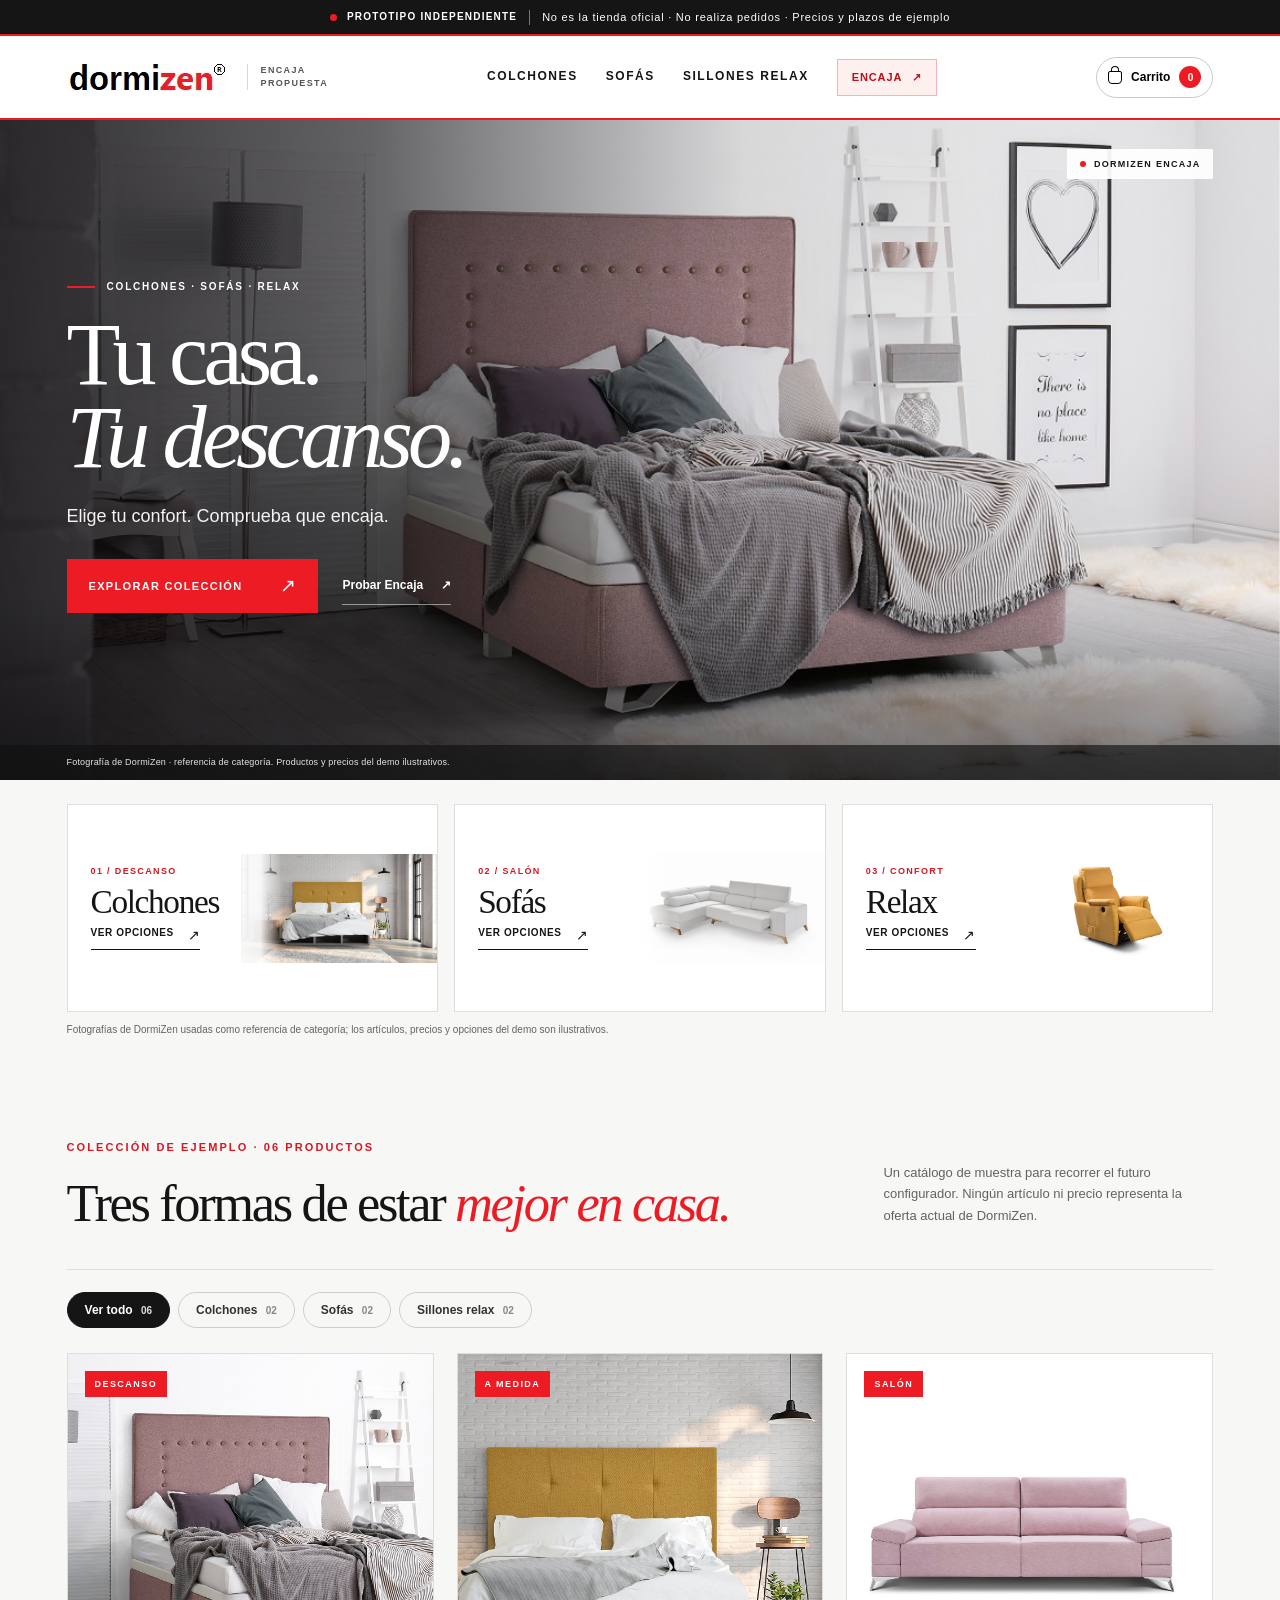
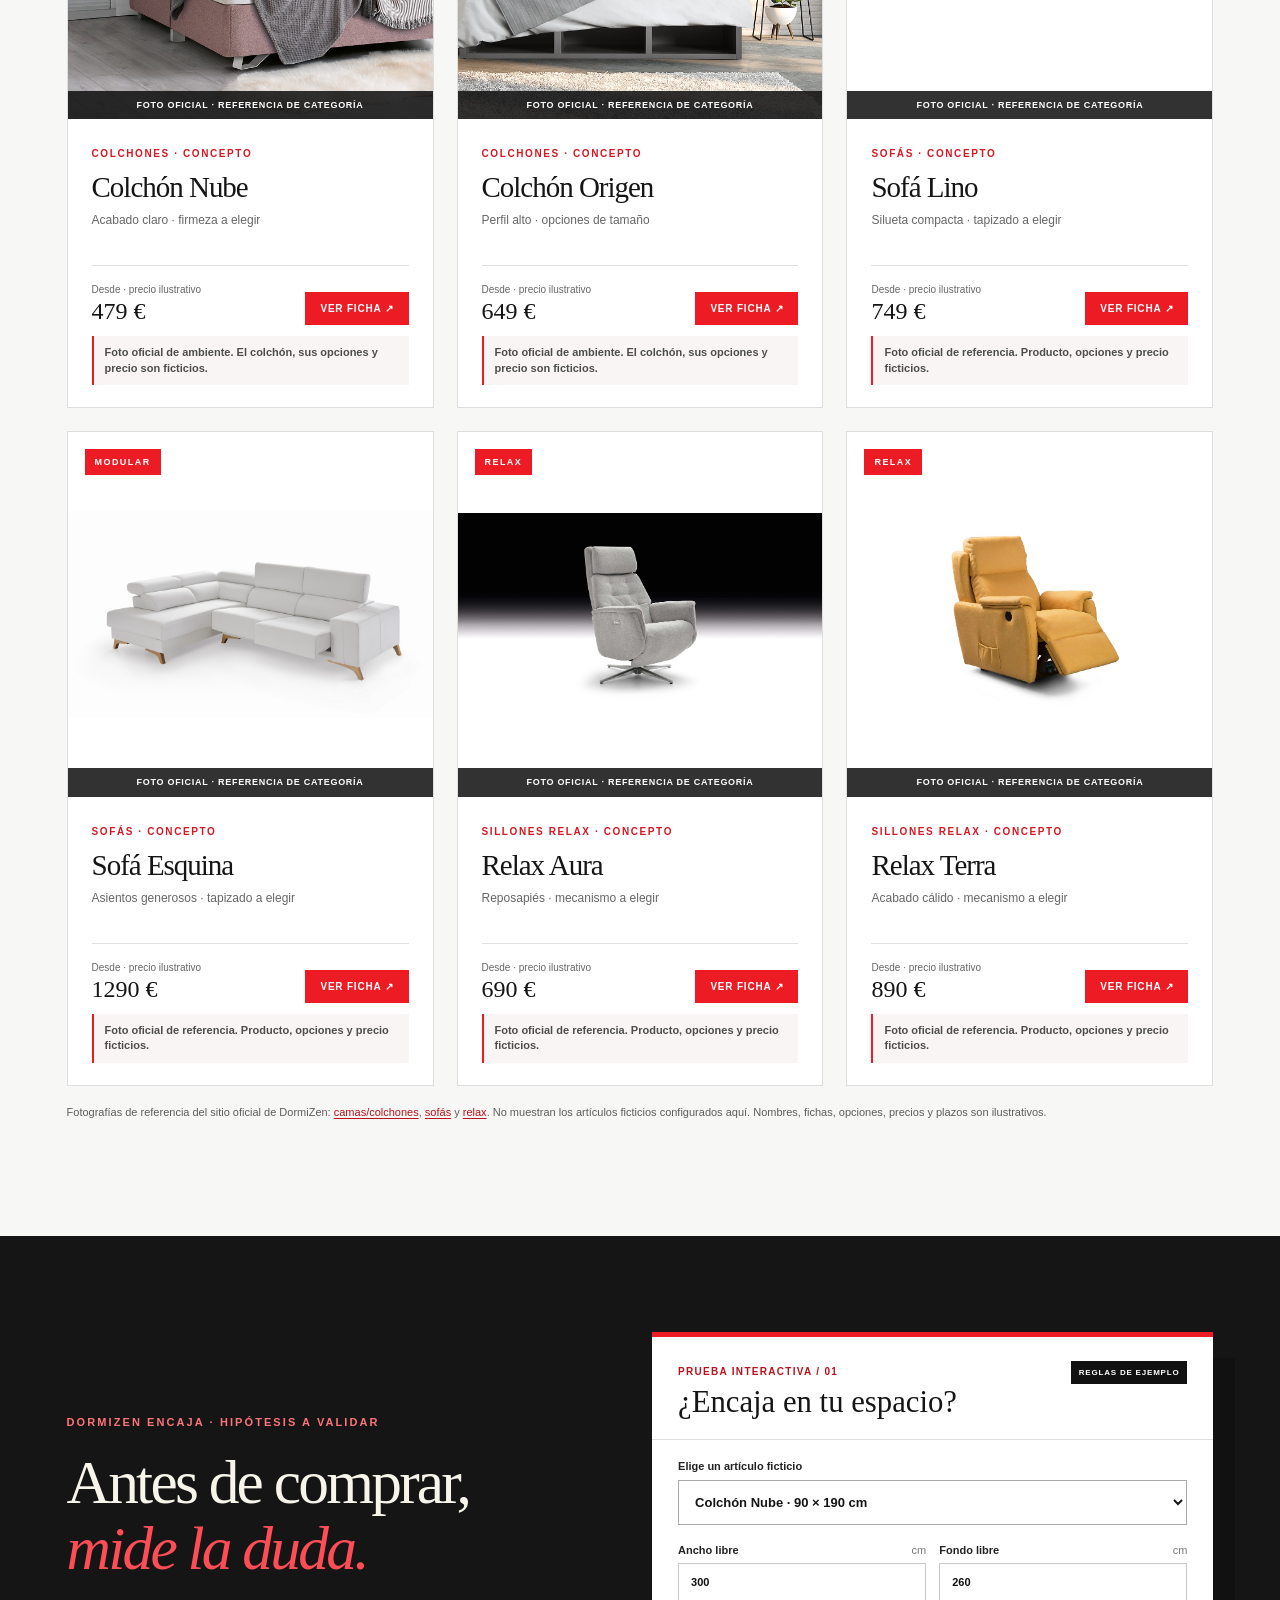
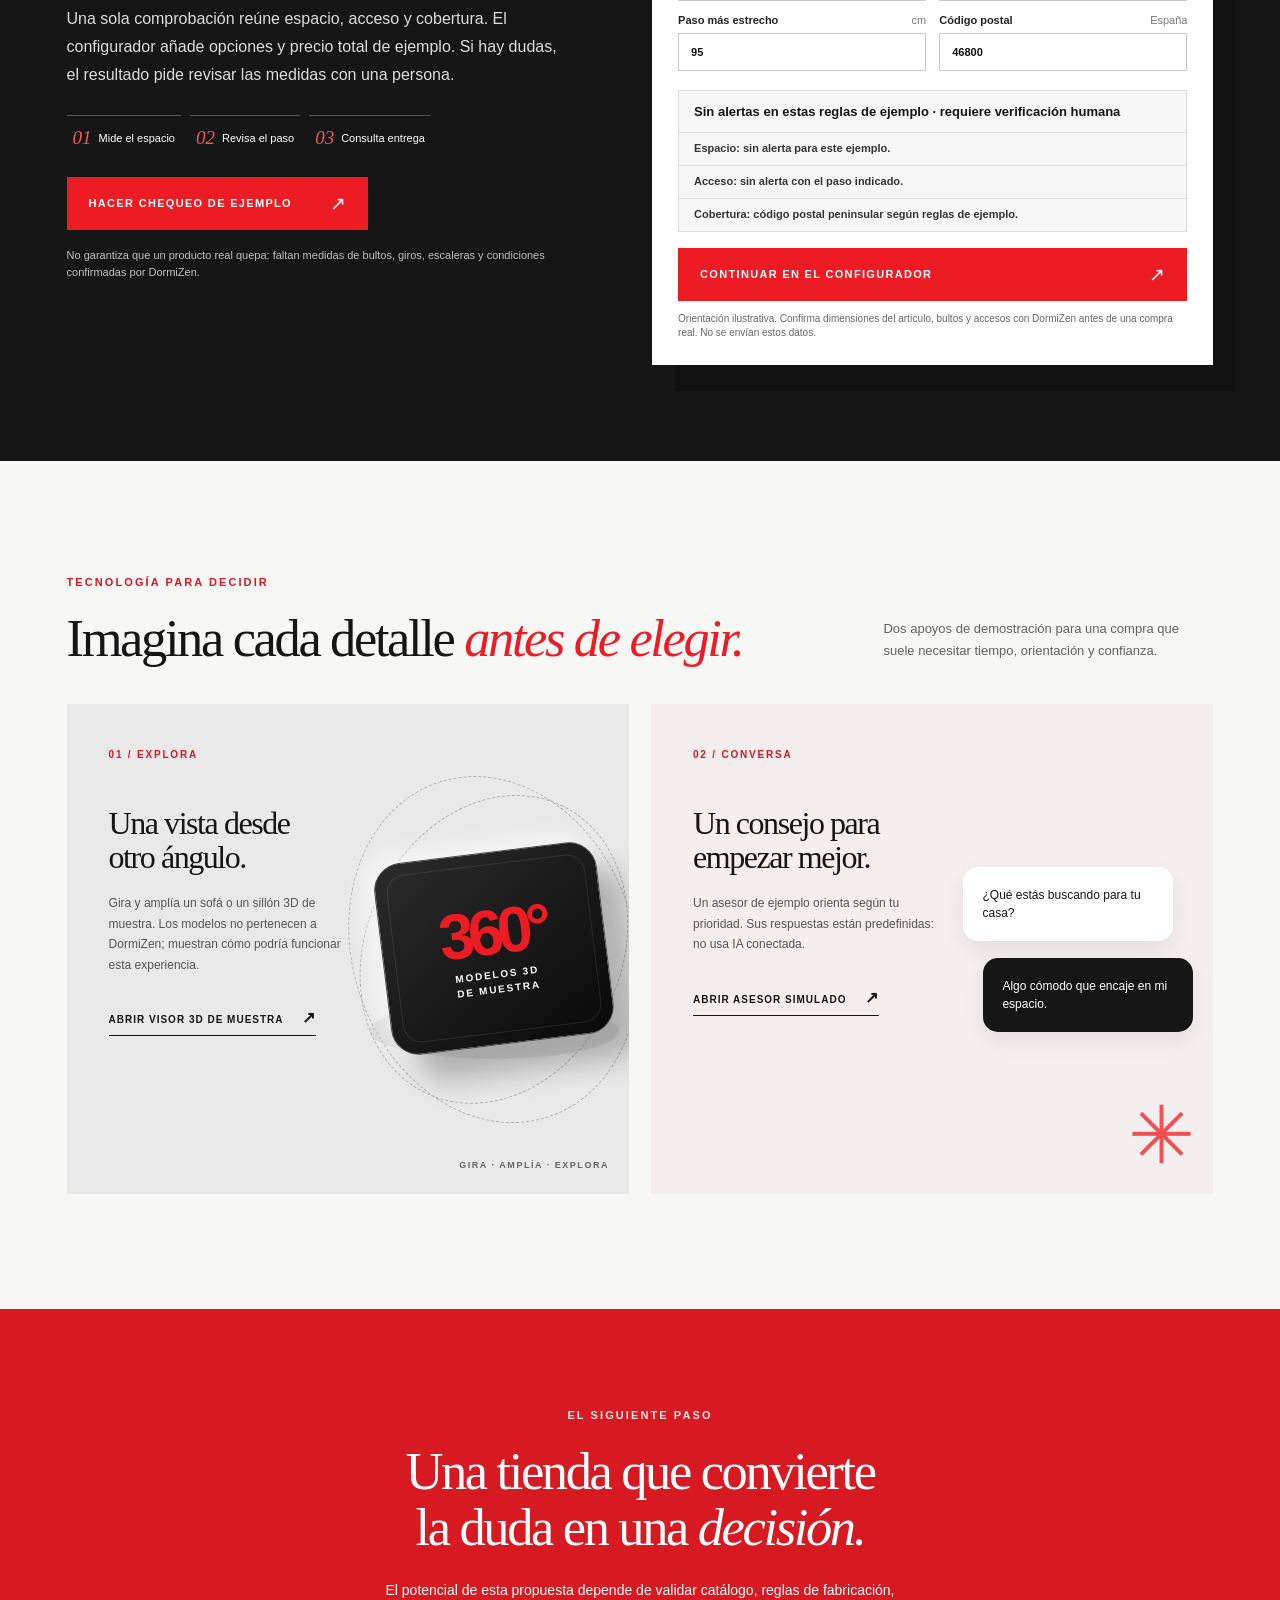
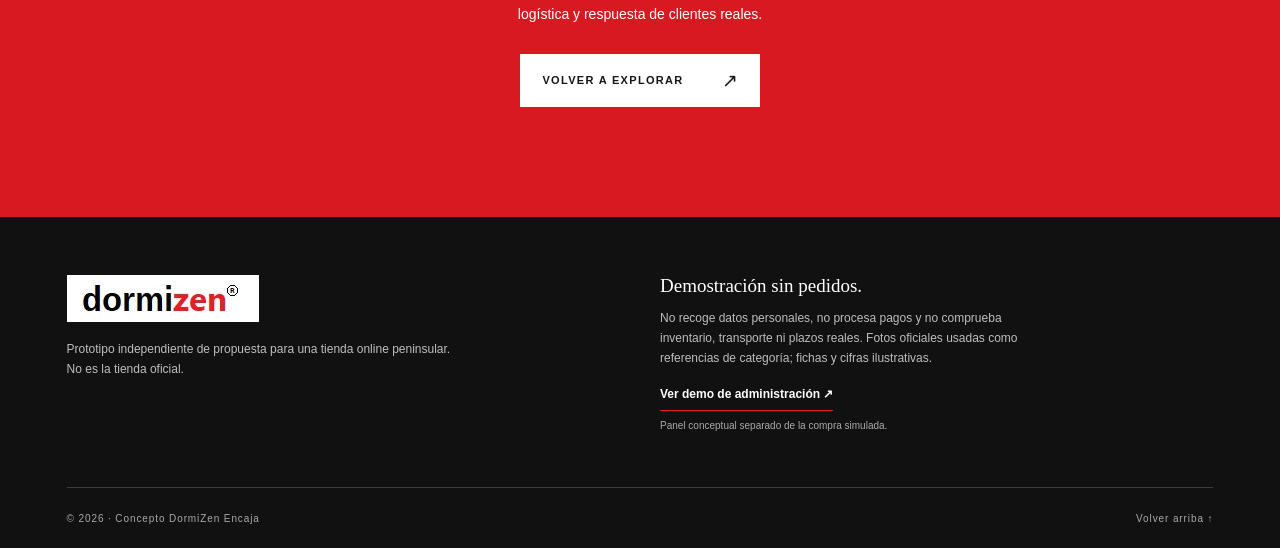
==== commit 97ef9ec9: "Add full product pages with galleries and associated sales" ====
--- a/index.html
+++ b/index.html
@@ -4,7 +4,7 @@
 <meta charset="utf-8"><meta name="viewport" content="width=device-width,initial-scale=1">
 <meta name="robots" content="noindex,nofollow,noarchive"><meta name="theme-color" content="#111111">
 <meta name="description" content="Prototipo conceptual e independiente de tienda online DormiZen Encaja. No realiza pedidos.">
-<title>DormiZen Encaja · Prototipo conceptual</title><link rel="stylesheet" href="style.css?v=nav-20261012"><link rel="stylesheet" href="brand.css?v=nav-20261012"><link rel="stylesheet" href="viewer3d.css?v=nav-20261012"><link rel="stylesheet" href="hero.css?v=nav-20261012">
+<title>DormiZen Encaja · Prototipo conceptual</title><link rel="stylesheet" href="style.css?v=pdp-20261012"><link rel="stylesheet" href="brand.css?v=pdp-20261012"><link rel="stylesheet" href="viewer3d.css?v=pdp-20261012"><link rel="stylesheet" href="hero.css?v=pdp-20261012"><link rel="stylesheet" href="product.css?v=pdp-20261012">
 </head>
 <body>
 <div class="prototype-bar" role="note"><span class="prototype-dot"></span><strong>PROTOTIPO INDEPENDIENTE</strong><span class="prototype-divider"></span>No es la tienda oficial · No realiza pedidos · Precios y plazos de ejemplo</div>
@@ -33,9 +33,20 @@
 <section class="section experience-section" id="experiencias"><div class="section-heading"><div><p class="eyebrow">TECNOLOGÍA PARA DECIDIR</p><h2>Imagina cada detalle <em>antes de elegir.</em></h2></div><p>Dos apoyos de demostración para una compra que suele necesitar tiempo, orientación y confianza.</p></div><div class="experience-grid"><article class="experience-card view-card"><div class="experience-copy"><span class="experience-number">01 / EXPLORA</span><h3>Una vista desde<br>otro ángulo.</h3><p>Gira y amplía un sofá o un sillón 3D de muestra. Los modelos no pertenecen a DormiZen; muestran cómo podría funcionar esta experiencia.</p><button type="button" class="text-link" id="open-viewer">Abrir visor 3D de muestra <span aria-hidden="true">↗</span></button></div><div class="view-illustration"><div class="view-plinth"></div><div class="view-preview" aria-hidden="true"><strong>360°</strong><small>MODELOS 3D<br>DE MUESTRA</small></div><span class="orbit orbit-one"></span><span class="orbit orbit-two"></span><span class="view-caption">GIRA · AMPLÍA · EXPLORA</span></div></article><article class="experience-card advisor-card"><div class="experience-copy"><span class="experience-number">02 / CONVERSA</span><h3>Un consejo para<br>empezar mejor.</h3><p>Un asesor de ejemplo orienta según tu prioridad. Sus respuestas están predefinidas: no usa IA conectada.</p><button type="button" class="text-link" id="open-advisor">Abrir asesor simulado <span aria-hidden="true">↗</span></button></div><div class="chat-illustration"><div class="chat-bubble chat-question">¿Qué estás buscando para tu casa?</div><div class="chat-bubble chat-answer">Algo cómodo que encaje en mi espacio.</div><div class="chat-symbol">✳</div></div></article></div></section>
 <section class="closing-section"><p class="eyebrow light">EL SIGUIENTE PASO</p><h2>Una tienda que convierte<br>la duda en una <em>decisión.</em></h2><p>El potencial de esta propuesta depende de validar catálogo, reglas de fabricación, logística y respuesta de clientes reales.</p><a class="button button-light" href="#catalogo">Volver a explorar <span aria-hidden="true">↗</span></a></section>
 </main>
-<footer class="site-footer"><div class="footer-brand"><span class="footer-logo-box"><img class="footer-logo" src="assets/logoDormizen.png" alt="DormiZen"></span><p>Prototipo independiente de propuesta para una tienda online peninsular. No es la tienda oficial.</p></div><div class="footer-note"><strong>Demostración sin pedidos.</strong><p>No recoge datos personales, no procesa pagos y no comprueba inventario, transporte ni plazos reales. Fotos oficiales usadas como referencias de categoría; fichas y cifras ilustrativas.</p><p class="admin-demo-link"><a href="admin/?v=nav-20261012">Ver demo de administración ↗</a><span>Panel conceptual separado de la compra simulada.</span></p></div><div class="footer-bottom"><span>© 2026 · Concepto DormiZen Encaja</span><a href="#inicio">Volver arriba ↑</a></div></footer>
+<main id="product-detail" class="product-detail" hidden>
+<nav class="pdp-breadcrumb" aria-label="Ruta del producto"><a href="#inicio">Inicio</a><span aria-hidden="true">/</span><a id="pdp-category-link" href="#catalogo" data-filter="sofas">Sofás</a><span aria-hidden="true">/</span><span id="pdp-breadcrumb-name">Producto</span></nav>
+<p id="pdp-mobile-name" class="pdp-mobile-title"></p>
+<div class="pdp-shell"><div class="pdp-gallery"><div class="pdp-media-main"><img id="pdp-main-image" src="assets/sofa014.jpg" alt="Referencia visual de categoría"><div id="pdp-measure-diagram" class="pdp-measure-diagram" hidden></div><button type="button" id="pdp-zoom" aria-label="Ampliar fotografía de referencia">↗ Ampliar</button></div><div id="pdp-thumbnails" class="pdp-thumbnails" role="group" aria-label="Galería de referencias y medidas"></div><p id="pdp-media-caption" class="pdp-media-note"></p><button type="button" id="pdp-gallery-viewer">Explorar 3D de muestra ↗</button><p id="pdp-3d-note" class="pdp-photo-note"></p></div>
+<div class="pdp-purchase"><p id="pdp-kicker" class="pdp-kicker">PRODUCTO FICTICIO · PROTOTIPO</p><h1 id="pdp-title" tabindex="-1">Producto</h1><p id="pdp-description" class="pdp-description"></p><p class="pdp-price"><small>Artículo configurado · precio ilustrativo, IVA incluido</small><span id="pdp-price">—</span></p><div class="pdp-facts"><div><strong id="pdp-fact-size">—</strong><span>Medida de ejemplo</span></div><div><strong>Personalizable</strong><span>Opciones del demo</span></div><div><strong id="pdp-fact-delivery">Por código postal</strong><span>Entrega ilustrativa</span></div></div><p class="pdp-trust">Fotografías oficiales como <strong>referencias de categoría</strong>. El nombre, características, configuraciones, complementos y precios son ficticios.</p><section id="config-panel" class="pdp-config" aria-labelledby="config-title"><div class="panel-header"><div><span class="panel-kicker">CONFIGURADOR DE EJEMPLO</span><h2 id="config-title">Personaliza</h2></div></div><div class="panel-scroll"><div id="config-product" class="config-product"></div><p class="disclaimer-inline">La foto oficial es una referencia de categoría, no el artículo ficticio configurado. Combinaciones, precios y plazos ilustrativos; sin conexión a sistemas de DormiZen.</p><div id="product-options" class="product-options"></div><div class="config-group measure-group"><h3>¿Encaja en tu espacio?</h3><p>Mide el ancho y fondo libres; añade el paso más estrecho hasta la habitación.</p><div class="input-grid"><label>Ancho libre <span>cm</span><input id="room-width" type="number" inputmode="numeric" min="50" max="1000" value="300"></label><label>Fondo libre <span>cm</span><input id="room-depth" type="number" inputmode="numeric" min="50" max="1000" value="260"></label><label>Paso más estrecho <span>cm</span><input id="door-width" type="number" inputmode="numeric" min="40" max="300" value="95"></label><label>Código postal <span>España</span><input id="postcode" type="text" inputmode="numeric" autocomplete="off" maxlength="5" placeholder="Ej. 46800" value="46800"></label></div></div><div id="fit-report" class="fit-report" role="status" aria-live="polite"></div><div class="pricing-box"><div><span>Artículo configurado <small>(ejemplo)</small></span><strong id="item-price">—</strong></div><div><span>Entrega <small>(ejemplo)</small></span><strong id="shipping-price">—</strong></div><div id="complement-row" hidden><span>Complementos <small>(ejemplo)</small></span><strong id="complement-price">0 €</strong></div><div class="total-row"><span>Total ilustrativo <small>IVA incluido</small></span><strong id="total-price">—</strong></div></div><p class="disclaimer-inline">Este total no es una oferta comercial. Condiciones de venta, entrega y devoluciones pendientes de confirmación.</p></div><div class="panel-footer"><button id="add-to-cart" class="button button-dark button-full" type="button">Añadir al carrito simulado <span aria-hidden="true">↗</span></button><span id="config-action-hint">Completa los datos de encaje para continuar.</span></div></section></div></div>
+<section class="pdp-details-section"><h2>Conoce cada detalle.</h2><p>Información de ejemplo para enseñar cómo se presentaría una ficha completa. Los datos reales se confirmarían por referencia de producto.</p><div class="pdp-details-grid"><details open><summary>Lo que puedes explorar</summary><ul id="pdp-highlights"></ul></details><details open><summary>Ficha técnica de ejemplo</summary><table><tbody id="pdp-specs"></tbody></table></details><details><summary>Entrega y accesos</summary><p id="pdp-delivery"></p><p>Embalajes, ascensor, escaleras, giros, montaje y retirada requieren confirmación humana. El chequeo simplificado no garantiza una instalación real.</p></details><details><summary>Cuidados y condiciones de compra</summary><p id="pdp-care"></p><p>Las condiciones de compra, garantías y devoluciones reales están pendientes de confirmar para cada producto y personalización. No se acepta ningún pedido en este prototipo.</p></details></div></section>
+<section class="pdp-details-section" id="pdp-complements"><h2>Completa tu selección.</h2><p>Complementos ficticios asociados por reglas de ejemplo. Márcalos para ver su efecto en el total; la compatibilidad real no está verificada.</p><div id="pdp-cross-grid" class="pdp-cross-grid"></div><div class="pdp-cross-total"><div><p>Complementos seleccionados</p><strong id="pdp-cross-total">0 €</strong><small>Se suman al presupuesto ilustrativo del producto.</small></div><button type="button" data-scroll-config>Revisar configuración y total ↗</button></div></section>
+<section class="pdp-details-section"><h2>También puede encajar contigo.</h2><p>Otros productos del catálogo de ejemplo para comparar antes de decidir.</p><div id="pdp-related-grid" class="pdp-related-grid"></div></section><a class="pdp-back" href="#catalogo">← Volver al catálogo</a>
+<div class="pdp-mobile-action"><div><small id="pdp-mobile-label">Total ilustrativo</small><strong id="pdp-mobile-price">—</strong></div><button type="button" id="pdp-mobile-buy">Ver opciones</button></div>
+</main>
+<footer class="site-footer"><div class="footer-brand"><span class="footer-logo-box"><img class="footer-logo" src="assets/logoDormizen.png" alt="DormiZen"></span><p>Prototipo independiente de propuesta para una tienda online peninsular. No es la tienda oficial.</p></div><div class="footer-note"><strong>Demostración sin pedidos.</strong><p>No recoge datos personales, no procesa pagos y no comprueba inventario, transporte ni plazos reales. Fotos oficiales usadas como referencias de categoría; fichas y cifras ilustrativas.</p><p class="admin-demo-link"><a href="admin/?v=pdp-20261012">Ver demo de administración ↗</a><span>Panel conceptual separado de la compra simulada.</span></p></div><div class="footer-bottom"><span>© 2026 · Concepto DormiZen Encaja</span><a href="#inicio">Volver arriba ↑</a></div></footer>
 <div id="overlay" class="overlay" hidden></div>
-<section id="config-panel" class="side-panel config-panel" role="dialog" aria-modal="true" aria-labelledby="config-title" hidden><div class="panel-header"><div><span class="panel-kicker">CONFIGURADOR DE EJEMPLO</span><h2 id="config-title">Personaliza</h2></div><button type="button" class="icon-close" data-close aria-label="Cerrar configurador">×</button></div><div class="panel-scroll"><div id="config-product" class="config-product"></div><p class="disclaimer-inline">La foto oficial es una referencia de categoría, no el artículo ficticio configurado. Combinaciones, precios y plazos ilustrativos; sin conexión a sistemas de DormiZen.</p><div id="product-options" class="product-options"></div><div class="config-group measure-group"><h3>¿Encaja en tu espacio?</h3><p>Mide el ancho y fondo libres; añade el paso más estrecho hasta la habitación.</p><div class="input-grid"><label>Ancho libre <span>cm</span><input id="room-width" type="number" inputmode="numeric" min="50" max="1000" value="300"></label><label>Fondo libre <span>cm</span><input id="room-depth" type="number" inputmode="numeric" min="50" max="1000" value="260"></label><label>Paso más estrecho <span>cm</span><input id="door-width" type="number" inputmode="numeric" min="40" max="300" value="95"></label><label>Código postal <span>España</span><input id="postcode" type="text" inputmode="numeric" autocomplete="off" maxlength="5" placeholder="Ej. 46800" value="46800"></label></div></div><div id="fit-report" class="fit-report" role="status" aria-live="polite"></div><div class="pricing-box"><div><span>Artículo configurado <small>(ejemplo)</small></span><strong id="item-price">—</strong></div><div><span>Entrega <small>(ejemplo)</small></span><strong id="shipping-price">—</strong></div><div class="total-row"><span>Total ilustrativo <small>IVA incluido</small></span><strong id="total-price">—</strong></div></div><p class="disclaimer-inline">Este total no es una oferta comercial. Condiciones de venta, entrega y devoluciones pendientes de confirmación.</p></div><div class="panel-footer"><button id="add-to-cart" class="button button-dark button-full" type="button">Añadir al carrito simulado <span aria-hidden="true">↗</span></button><span id="config-action-hint">Completa los datos de encaje para continuar.</span></div></section>
+
+<section id="photo-panel" class="modal-panel pdp-zoom-modal" role="dialog" aria-modal="true" aria-labelledby="photo-title" hidden><div class="modal-header"><div><span class="panel-kicker">FOTOGRAFÍA DE REFERENCIA</span><h2 id="photo-title">Vista ampliada</h2></div><button type="button" class="icon-close" data-close aria-label="Cerrar fotografía">×</button></div><img id="pdp-zoom-image" src="assets/sofa014.jpg" alt="Referencia visual de categoría"><p id="pdp-zoom-caption" class="modal-note"></p></section>
 <section id="cart-panel" class="side-panel cart-panel" role="dialog" aria-modal="true" aria-labelledby="cart-title" hidden><div class="panel-header"><div><span class="panel-kicker">SOLO DEMOSTRACIÓN</span><h2 id="cart-title">Tu selección</h2></div><button type="button" class="icon-close" data-close aria-label="Cerrar carrito">×</button></div><div id="cart-items" class="cart-items panel-scroll"></div><div class="panel-footer cart-footer"><div class="cart-total"><span>Total simulado</span><strong id="cart-total">0 €</strong></div><p>No se solicita dirección ni se realizará ningún cargo.</p><button id="confirm-cart" type="button" class="button button-dark button-full">Confirmar simulación <span aria-hidden="true">↗</span></button></div></section>
 <section id="viewer-panel" class="modal-panel viewer-modal" role="dialog" aria-modal="true" aria-labelledby="viewer-title" hidden>
   <div class="modal-header"><div><span class="panel-kicker">VISOR 3D REAL · MODELOS DE MUESTRA</span><h2 id="viewer-title">Gira, acerca, compara</h2></div><button type="button" class="icon-close" data-close aria-label="Cerrar visor 3D">×</button></div>
@@ -49,5 +60,7 @@
 </section>
 <section id="advisor-panel" class="modal-panel advisor-panel" role="dialog" aria-modal="true" aria-labelledby="advisor-title" hidden><div class="modal-header"><div><span class="panel-kicker">ASESOR SIMULADO · RESPUESTAS PREDEFINIDAS</span><h2 id="advisor-title">¿Por dónde empezamos?</h2></div><button type="button" class="icon-close" data-close aria-label="Cerrar asesor">×</button></div><div class="advisor-body"><div class="advisor-avatar">✳</div><div class="advisor-message">Hola. Esta demostración puede orientarte con tres prioridades. ¿Qué te importa más ahora?</div><div id="advisor-options" class="advisor-options"><button type="button" data-advice="space">Aprovechar el espacio</button><button type="button" data-advice="comfort">Máximo confort</button><button type="button" data-advice="care">Fácil mantenimiento</button></div><div id="advisor-response" class="advisor-response" aria-live="polite"></div></div><p class="modal-note">Guía de ejemplo sin IA conectada ni evaluación personalizada real.</p></section>
 <section id="success-panel" class="modal-panel success-panel" role="dialog" aria-modal="true" aria-labelledby="success-title" hidden><button type="button" class="icon-close success-close" data-close aria-label="Cerrar confirmación">×</button><div class="success-mark">✓</div><p class="panel-kicker">RECORRIDO COMPLETADO</p><h2 id="success-title">Así de fácil podría ser.</h2><p>Has terminado una compra <strong>simulada</strong>. No existe pedido, pago ni reserva; esta pantalla muestra únicamente el concepto de experiencia.</p><button type="button" class="button button-dark" id="back-to-shop">Volver a la colección <span aria-hidden="true">↗</span></button></section>
-<script src="app.js?v=nav-20261012" defer></script>
+<script src="product-data.js?v=pdp-20261012" defer></script>
+<script src="app.js?v=pdp-20261012" defer></script>
+<script src="product-page.js?v=pdp-20261012" defer></script>
 </body></html>
--- a/product.css
+++ b/product.css
@@ -0,0 +1,169 @@
+/* Fichas de producto · experiencia de compra conceptual DormiZen. */
+.product-detail{--pdp-red:#ed1c24;background:#fff;color:#171717;padding:0 clamp(18px,5.2vw,90px) 86px;min-height:70vh;scroll-margin-top:130px}
+.product-detail>*{max-width:1320px;margin-left:auto;margin-right:auto}
+.pdp-breadcrumb{display:flex;align-items:center;gap:10px;flex-wrap:wrap;min-height:62px;font-size:12px;line-height:1.5;color:#6a6a6a;padding:14px 0;border-bottom:1px solid #ececec}
+.pdp-breadcrumb a,.pdp-breadcrumb button{color:#555;background:none;border:0;padding:0;text-decoration:underline;text-underline-offset:4px}
+.pdp-breadcrumb span:last-child{color:#171717}
+.pdp-shell{display:grid;grid-template-columns:minmax(0,1.23fr) minmax(330px,.77fr);gap:clamp(28px,4vw,64px);padding-top:30px;align-items:start}
+.pdp-shell>*{min-width:0}
+.pdp-gallery{position:relative}
+.pdp-media-main{position:relative;display:grid;place-items:center;min-height:430px;aspect-ratio:1.2;background:#f5f5f3;border:1px solid #ececea;overflow:hidden}
+.pdp-media-main img{width:100%;height:100%;object-fit:contain;display:block;position:absolute;inset:0}
+.pdp-media-main img.is-room{object-fit:cover}
+#pdp-zoom{position:absolute;right:16px;bottom:16px;z-index:2;min-height:42px;min-width:42px;padding:10px 14px;border:1px solid #d6d6d6;border-radius:50px;background:#fff;color:#171717;box-shadow:0 3px 14px #00000010;font-size:12px;font-weight:750;display:flex;gap:7px;align-items:center;justify-content:center}
+#pdp-zoom:hover{border-color:#ed1c24;color:#b8121c}
+.pdp-thumbnails{display:flex;gap:10px;overflow-x:auto;scrollbar-width:thin;padding:12px 2px 5px;scroll-snap-type:x proximity}
+.pdp-thumbnails button{position:relative;border:1px solid #ddd;background:#f7f7f5;flex:0 0 92px;min-width:0;min-height:78px;aspect-ratio:1.2;padding:5px;scroll-snap-align:start;border-radius:0;overflow:hidden;color:#303030;font-size:11px;font-weight:700}
+.pdp-thumbnails button img{width:100%;height:100%;object-fit:contain;display:block}
+.pdp-thumbnails button.active,.pdp-thumbnails button[aria-pressed="true"]{border:2px solid #ed1c24;padding:4px}
+.pdp-thumbnails button:hover{border-color:#ed1c24}
+.pdp-thumbnails button span{display:block;font-size:10px}
+.pdp-photo-note{margin:9px 0 0;padding:10px 0;font-size:11px;line-height:1.6;color:#6a6a6a}
+.pdp-photo-note a{text-decoration:underline;text-underline-offset:3px}
+.pdp-media-tabs{display:flex;gap:7px;position:absolute;z-index:3;top:16px;left:16px}
+.pdp-media-tabs button{background:#fff;border:1px solid #d6d6d6;padding:10px 16px;border-radius:50px;font-size:12px;font-weight:750}
+.pdp-media-tabs button.active{background:#171717;color:#fff;border-color:#171717}
+.pdp-purchase{position:sticky;top:148px;padding:6px 0 24px}
+.pdp-kicker{margin:0 0 14px;color:#b8121c;font-size:10px;line-height:1.5;letter-spacing:.17em;text-transform:uppercase;font-weight:800}
+#pdp-title{font:normal clamp(38px,3.9vw,58px)/1.05 var(--serif,Georgia,serif);letter-spacing:-.045em;margin:0 0 17px;color:#141414;text-wrap:balance}
+.pdp-description{font-size:15px;line-height:1.7;color:#5a5a5a;margin:0 0 24px;max-width:48ch}
+.pdp-meta-row{display:flex;gap:12px;flex-wrap:wrap;color:#777;font-size:11px;line-height:1.5;margin:0 0 18px}
+.pdp-price{font:normal 38px/1.1 var(--serif,Georgia,serif);color:#171717;padding:22px 0;border-top:1px solid #e3e3e3;margin:0}
+.pdp-price small,.pdp-price .pdp-price-note{display:block;font:500 11px/1.5 var(--sans,Arial,sans-serif);color:#666;margin:0 0 8px;letter-spacing:0}
+.pdp-price span{display:inline-block}
+.pdp-price p{font:500 11px/1.5 var(--sans,Arial,sans-serif);color:#666;margin:8px 0 0}
+.pdp-facts{display:grid;grid-template-columns:repeat(3,minmax(0,1fr));gap:12px;padding:17px 0 21px;border-top:1px solid #e3e3e3;margin:0 0 8px}
+.pdp-facts div{font-size:12px;color:#606060;line-height:1.5;min-width:0}
+.pdp-facts strong{display:block;font-size:14px;line-height:1.35;color:#171717;margin-bottom:6px;font-weight:750}
+.pdp-facts small,.pdp-facts span{display:block}
+.pdp-facts dt{font-size:11px;color:#666}.pdp-facts dd{margin:4px 0 0;font-size:14px;font-weight:750;color:#171717}
+.pdp-cta{display:flex;flex-direction:column;gap:10px;margin:12px 0 17px}
+.pdp-cta .button,.pdp-cta>button,.pdp-cta>a{width:100%;min-height:54px;font:800 11px var(--sans,Arial,sans-serif);letter-spacing:.09em;text-transform:uppercase;display:flex;align-items:center;justify-content:space-between;gap:14px;padding:17px 20px;border:1px solid #ed1c24;background:#ed1c24;color:#fff;line-height:1.35}
+.pdp-cta .button:hover,.pdp-cta>button:hover,.pdp-cta>a:hover{background:#b8121c;border-color:#b8121c}
+.pdp-cta .pdp-secondary,.pdp-cta .button-outline,.pdp-cta>button:nth-child(2),.pdp-cta>a:nth-child(2){color:#171717;background:#fff;border-color:#c9c9c9}
+.pdp-cta .pdp-secondary:hover,.pdp-cta .button-outline:hover,.pdp-cta>button:nth-child(2):hover,.pdp-cta>a:nth-child(2):hover{background:#f5f5f5;border-color:#171717}
+.pdp-trust{font-size:11px;line-height:1.65;color:#676767;border-left:2px solid #ed1c24;padding:0 0 0 12px}
+.pdp-trust strong{color:#252525}
+.pdp-trust ul{padding-left:16px;margin:8px 0}.pdp-trust p{margin:0 0 6px}
+.pdp-details-section{padding-top:54px;margin-top:24px;border-top:1px solid #e0e0e0}
+.pdp-details-section>h2{font:normal clamp(30px,3vw,43px)/1.15 var(--serif,Georgia,serif);letter-spacing:-.035em;margin:0 0 18px}
+.pdp-details-section>p{max-width:66ch;color:#606060;font-size:14px;line-height:1.7;margin:0 0 25px}
+.pdp-details-grid{display:grid;grid-template-columns:repeat(2,minmax(0,1fr));gap:14px;margin-top:25px}
+.pdp-details-grid details{border:1px solid #ddd;background:#fafaf9;min-width:0;align-self:start}
+.pdp-details-grid summary{position:relative;cursor:pointer;list-style:none;padding:22px 54px 22px 22px;font-size:14px;font-weight:750;line-height:1.45}
+.pdp-details-grid summary::-webkit-details-marker{display:none}
+.pdp-details-grid summary:after{content:"+";position:absolute;right:22px;top:20px;font:normal 25px/1 var(--sans,Arial,sans-serif);color:#b8121c}
+.pdp-details-grid details[open] summary:after{content:"−"}
+.pdp-details-grid details[open] summary{border-bottom:1px solid #e5e5e5}
+.pdp-details-grid details p,.pdp-details-grid details ul,.pdp-details-grid details dl,.pdp-details-grid details table{font-size:13px;line-height:1.7;color:#555;margin:18px 22px 22px}
+.pdp-details-grid details ul{padding-left:18px}.pdp-details-grid details li+li{margin-top:7px}
+.pdp-details-grid details table{width:calc(100% - 44px);border-collapse:collapse}
+.pdp-details-grid details th,.pdp-details-grid details td{text-align:left;padding:10px 0;border-bottom:1px solid #e5e5e5;vertical-align:top}
+.pdp-details-grid details th{width:44%;color:#262626;font-weight:600}
+.pdp-related-grid{display:grid;grid-template-columns:repeat(3,minmax(0,1fr));gap:22px;margin-top:28px}
+.pdp-related-grid .product-card{min-width:0}.pdp-related-grid .product-image{aspect-ratio:1.24}
+.pdp-related-grid .product-info{padding:23px}.pdp-related-grid .product-info h3{font-size:29px}
+.pdp-related-grid .product-info p{min-height:0}
+.pdp-related-grid .product-bottom{gap:12px}.pdp-related-grid .product-bottom button{font-size:10px}
+.pdp-cross-grid{display:grid;grid-template-columns:repeat(3,minmax(0,1fr));gap:16px;margin-top:26px}
+.cross-card{position:relative;border:1px solid #ddd;background:#fff;padding:20px;min-width:0;display:flex;flex-direction:column;gap:13px;transition:border-color .16s,background .16s}
+.cross-card:has(input:checked){border-color:#ed1c24;background:#fff7f7}
+.cross-card img{display:block;max-height:160px;width:100%;aspect-ratio:1.4;object-fit:contain;background:#f5f5f3}
+.cross-card h3{font:normal 23px/1.2 var(--serif,Georgia,serif);letter-spacing:-.025em;margin:0}
+.cross-card p{font-size:12px;line-height:1.6;margin:0;color:#666}
+.cross-card strong{font-size:17px;font-weight:700}.cross-card small{font-size:10px;line-height:1.5;color:#666}
+.cross-card label{display:flex;align-items:center;gap:9px;margin-top:auto;padding-top:5px;font-size:12px;font-weight:750;color:#333;cursor:pointer}
+.cross-card input{accent-color:#ed1c24;width:18px;height:18px;margin:0;flex:none}
+.cross-card button{padding:12px;border:1px solid #c9c9c9;background:#fff;color:#171717;font-size:11px;font-weight:750;min-height:42px}
+.pdp-cross-total{display:flex;align-items:center;justify-content:space-between;gap:25px;flex-wrap:wrap;margin-top:18px;padding:22px;background:#171717;color:#fff}
+.pdp-cross-total p{margin:0;font-size:12px;line-height:1.6;color:#d2d2d2}.pdp-cross-total strong{display:block;color:#fff;font-size:22px;font-weight:700;line-height:1.3}
+.pdp-cross-total .button,.pdp-cross-total button{border:0;background:#ed1c24;color:#fff;min-height:49px;padding:14px 20px;font-size:11px;font-weight:800;letter-spacing:.06em;line-height:1.45}
+.pdp-cross-total small{display:block;color:#bfbfbf;font-size:10px;margin-top:4px}
+.pdp-back{display:inline-flex;align-items:center;gap:8px;padding:15px 0;color:#525252;font-size:12px;text-decoration:underline;text-underline-offset:4px;border:0;background:none}
+.pdp-mobile-action{display:none}
+.product-detail :focus-visible{outline:3px solid #ed1c24;outline-offset:3px}
+@media(max-width:1100px){.pdp-shell{grid-template-columns:minmax(0,1.1fr) minmax(300px,.9fr);gap:30px}.pdp-media-main{min-height:370px}.pdp-related-grid .product-info{padding:18px}.pdp-related-grid .product-bottom{display:block}.pdp-related-grid .product-bottom button{width:100%;margin-top:14px}}
+@media(max-width:820px){
+.product-detail{padding-left:24px;padding-right:24px;padding-bottom:105px}
+.pdp-shell{grid-template-columns:1fr;gap:24px;padding-top:20px}
+.pdp-gallery{max-width:670px;width:100%;margin:auto}
+.pdp-media-main{min-height:0;aspect-ratio:1.2}
+.pdp-purchase{position:static;padding:0;max-width:670px;width:100%;margin:auto}
+#pdp-title{font-size:43px}.pdp-price{font-size:36px;padding:17px 0}
+.pdp-facts{padding-bottom:17px}.pdp-description{margin-bottom:20px}
+.pdp-details-section{padding-top:35px;margin-top:35px}
+.pdp-related-grid{grid-template-columns:repeat(2,minmax(0,1fr));gap:14px}
+.pdp-cross-grid{grid-template-columns:repeat(2,minmax(0,1fr))}
+.pdp-mobile-action{position:fixed;z-index:28;left:0;right:0;bottom:0;display:flex;align-items:center;justify-content:space-between;gap:12px;padding:12px 24px max(12px,env(safe-area-inset-bottom));background:#fff;border-top:1px solid #ddd;box-shadow:0 -6px 22px #0000000a}
+.pdp-mobile-action>div{min-width:0}.pdp-mobile-action strong{display:block;font-size:20px;color:#171717;line-height:1.2}.pdp-mobile-action small{display:block;font-size:10px;line-height:1.3;color:#666}
+.pdp-mobile-action button,.pdp-mobile-action .button{border:0;background:#ed1c24;color:#fff;min-height:46px;padding:13px 18px;font:800 11px var(--sans,Arial,sans-serif);letter-spacing:.04em;line-height:1.3;text-transform:uppercase;flex:none}
+}
+@media(max-width:520px){
+.product-detail{padding:0 18px 104px}
+.pdp-breadcrumb{font-size:11px;gap:7px;min-height:50px;padding:11px 0}
+.pdp-shell{padding-top:14px;gap:22px}
+.pdp-media-main{margin-left:-18px;margin-right:-18px;aspect-ratio:1.08;background:#f6f6f4;border-left:0;border-right:0}
+.pdp-thumbnails{gap:8px;padding-top:10px}.pdp-thumbnails button{flex-basis:76px;min-height:64px}
+#pdp-zoom{right:14px;bottom:12px;padding:9px 12px;font-size:11px}
+.pdp-photo-note{font-size:10px;padding:3px 0;margin-top:8px;line-height:1.5}
+.pdp-kicker{margin-bottom:9px;font-size:9px;letter-spacing:.14em}
+#pdp-title{font-size:36px;margin-bottom:13px}
+.pdp-description{font-size:14px;line-height:1.6;margin-bottom:19px}
+.pdp-facts{gap:8px}.pdp-facts strong{font-size:12px}.pdp-facts div{font-size:11px}
+.pdp-cta{gap:9px;margin-top:11px}.pdp-cta .button,.pdp-cta>button,.pdp-cta>a{font-size:10px;min-height:51px;padding:15px 17px}
+.pdp-trust{font-size:10px}.pdp-details-section>h2{font-size:31px}.pdp-details-section>p{font-size:13px}
+.pdp-details-grid{grid-template-columns:1fr;gap:10px;margin-top:20px}.pdp-details-grid summary{padding:19px 47px 19px 17px;font-size:13px}.pdp-details-grid summary:after{right:17px;top:18px}.pdp-details-grid details p,.pdp-details-grid details ul,.pdp-details-grid details dl,.pdp-details-grid details table{margin:15px 17px 18px;font-size:12px}.pdp-details-grid details table{width:calc(100% - 34px)}
+.pdp-related-grid{grid-template-columns:1fr;gap:16px;margin-top:22px}.pdp-related-grid .product-image{aspect-ratio:1.38}.pdp-related-grid .product-info h3{font-size:28px}.pdp-related-grid .product-bottom{display:flex;align-items:center}.pdp-related-grid .product-bottom button{width:auto;margin-top:0}
+.pdp-cross-grid{grid-template-columns:1fr;gap:12px;margin-top:22px}.cross-card{padding:18px}.cross-card h3{font-size:24px}.cross-card p{font-size:12px}.cross-card label{min-height:34px}
+.pdp-cross-total{padding:19px;gap:16px}.pdp-cross-total button,.pdp-cross-total .button{width:100%;justify-content:center}
+.pdp-mobile-action{padding-left:18px;padding-right:18px;gap:10px}.pdp-mobile-action button,.pdp-mobile-action .button{max-width:60%;padding:13px 14px;font-size:10px}
+}
+@media(prefers-reduced-motion:reduce){.cross-card{transition:none}}/* Configuración integrada en la ficha: la galería acompaña el recorrido. */
+@media(min-width:821px){.pdp-gallery{position:sticky;top:145px}.pdp-gallery .pdp-media-main{height:min(550px,calc(100dvh - 315px));min-height:320px;aspect-ratio:auto}}
+.pdp-purchase{position:static}
+.pdp-config{position:static;width:100%;max-height:none;height:auto;overflow:visible;background:#fff;box-shadow:none;margin-top:22px;border-top:1px solid #e3e3e3;scroll-margin-top:155px}
+.pdp-config .panel-header{padding:22px 0 15px;background:#fff;border-bottom:0;display:block}
+.pdp-config .panel-header h2{font:normal 25px/1.2 var(--serif,Georgia,serif);letter-spacing:-.025em}
+.pdp-config .panel-kicker{color:#b8121c;font-size:9px;letter-spacing:.13em;margin-bottom:8px}
+.pdp-config .panel-header .icon-close{display:none}
+.pdp-config .panel-scroll{overflow:visible;max-height:none;height:auto;flex:none;padding:0;background:#fff}
+.pdp-config .panel-footer{position:static;padding:20px 0 0;background:#fff;box-shadow:none;border-top:0}
+.pdp-config .panel-footer>span{color:#616161;line-height:1.5;font-size:10px;margin-top:10px}
+.pdp-config .config-product{display:none}
+.pdp-config .disclaimer-inline{margin:0 0 9px;padding:11px 13px;border-left:2px solid #ed1c24;background:#faf5f5;font-size:10px;line-height:1.55;color:#555}
+.pdp-config .config-group{padding:19px 0;border-bottom:1px solid #e3e3e3}
+.pdp-config .config-group h3{font:700 13px/1.4 var(--sans,Arial,sans-serif);letter-spacing:0;margin:0 0 10px;color:#222}
+.pdp-config .config-group>p{color:#626262;font-size:11px;line-height:1.55}
+.pdp-config .option-row{gap:8px}.pdp-config .option-button{padding:11px 12px;min-height:48px;font-size:11px;line-height:1.35;flex:1 1 auto;color:#292929;border-color:#cfcfcf}
+.pdp-config .option-button.active{background:#171717;color:#fff;border-color:#171717;box-shadow:inset 0 -3px #ed1c24}
+.pdp-config .option-button small{opacity:1;font-size:10px;margin-top:4px;color:inherit}
+.pdp-config .input-grid{gap:13px}.pdp-config .input-grid label{font-size:11px;font-weight:700;color:#333;min-width:0;line-height:1.4}
+.pdp-config .input-grid label span{color:#777}.pdp-config .input-grid input{min-height:44px;padding:11px 12px;font-size:14px;margin-top:7px;color:#171717}
+.pdp-config .fit-report{margin-top:17px}.pdp-config .fit-row{padding:12px;font-size:11px;line-height:1.5;border-color:#e0e0e0}.pdp-config .fit-row small{color:#606060}
+.pdp-config .pricing-box{margin-top:20px;padding:17px 18px;background:#f5f5f3}.pdp-config .pricing-box>div{font-size:12px;gap:16px;align-items:start}.pdp-config .pricing-box strong{white-space:nowrap;color:#171717}.pdp-config .pricing-box .total-row strong{font:normal 29px/1.2 var(--serif,Georgia,serif)}
+.pdp-config .panel-footer .button{min-height:54px;font-size:10px;padding:17px 19px;letter-spacing:.06em;line-height:1.4}
+.pdp-measure-diagram{position:relative;min-height:300px;height:100%;max-height:560px;padding:22px;background:#f6f6f4;display:grid;place-items:center}
+.pdp-measure-diagram svg{width:100%;max-width:650px;height:auto;max-height:100%;display:block}
+.pdp-media-note{padding:12px 0;font-size:11px;color:#666;line-height:1.6;margin:0}
+#pdp-gallery-viewer{border:1px solid #171717;display:inline-flex;align-items:center;justify-content:center;gap:9px;background:#171717;color:#fff;font-size:11px;font-weight:750;padding:11px 17px;min-height:43px;line-height:1.4;margin-top:11px}
+#pdp-gallery-viewer:hover{background:#ed1c24;border-color:#ed1c24}
+.pdp-accessory-thumb{width:100%;height:110px;background:#f5f5f3;display:grid;place-items:center;color:#777}
+.pdp-accessory-thumb svg{width:78px;height:78px;stroke-width:1.3;color:#555;fill:none}
+@media(max-width:820px){.pdp-gallery{position:relative;top:auto}.pdp-config{scroll-margin-top:165px}.pdp-measure-diagram{aspect-ratio:1.2;min-height:0}}
+@media(max-width:520px){.pdp-config{margin-top:18px}.pdp-config .panel-header{padding-top:19px}.pdp-config .panel-header h2{font-size:23px}.pdp-config .option-button{font-size:10px;padding:11px 9px;min-height:47px}.pdp-config .input-grid{gap:11px}.pdp-config .pricing-box{padding:15px}.pdp-measure-diagram{padding:18px;aspect-ratio:1.08}.pdp-media-note{font-size:10px;line-height:1.5}.pdp-accessory-thumb{height:100px}}/* Integración final de la galería y las tarjetas enlazadas. */
+.product-card>a.product-image{display:block;position:relative}
+.pdp-related-grid,.pdp-cross-grid{grid-template-columns:repeat(2,minmax(0,1fr))}
+.pdp-mobile-title{display:none}
+.pdp-zoom-modal{width:min(1000px,90vw);max-height:85dvh;overflow-y:auto;background:#fff}
+.pdp-zoom-modal .modal-header{padding:19px 25px;align-items:center}
+.pdp-zoom-modal .modal-header h2{font-size:27px;line-height:1.2}
+#pdp-zoom-image{display:block;width:100%;height:min(67dvh,700px);object-fit:contain;background:#f5f5f3;padding:12px}
+.pdp-zoom-modal .pdp-photo-note{padding:12px 25px;margin:0}
+.pdp-thumbnails button>span{line-height:1.35;font-size:10px;padding:2px}
+.pdp-thumbnails button svg{display:block;width:32px;height:32px;margin:0 auto 5px;fill:none;stroke:currentColor;stroke-width:1.6}
+@media(max-width:820px){.pdp-mobile-title{display:block;font:normal 28px/1.1 var(--serif,Georgia,serif);letter-spacing:-.035em;color:#171717;margin:17px 0 0}.pdp-zoom-modal{width:calc(100vw - 24px);max-height:88dvh}.pdp-zoom-modal .modal-header{padding:16px 18px}.pdp-zoom-modal .modal-header h2{font-size:23px}#pdp-zoom-image{height:65dvh;padding:8px}}
+@media(max-width:520px){.pdp-related-grid,.pdp-cross-grid{grid-template-columns:1fr}.pdp-mobile-title{font-size:27px;margin-top:16px}.pdp-zoom-modal .pdp-photo-note{padding:12px 18px}}.pdp-measure-diagram{width:100%;height:100%}
+@media(min-width:821px){.pdp-gallery .pdp-media-main{height:min(550px,calc(100dvh - 440px));min-height:300px}}
+#pdp-title:focus{outline:none}
+
+@media(max-width:520px){.product-detail[data-category="sofas"] .pdp-media-main{aspect-ratio:1.4}}
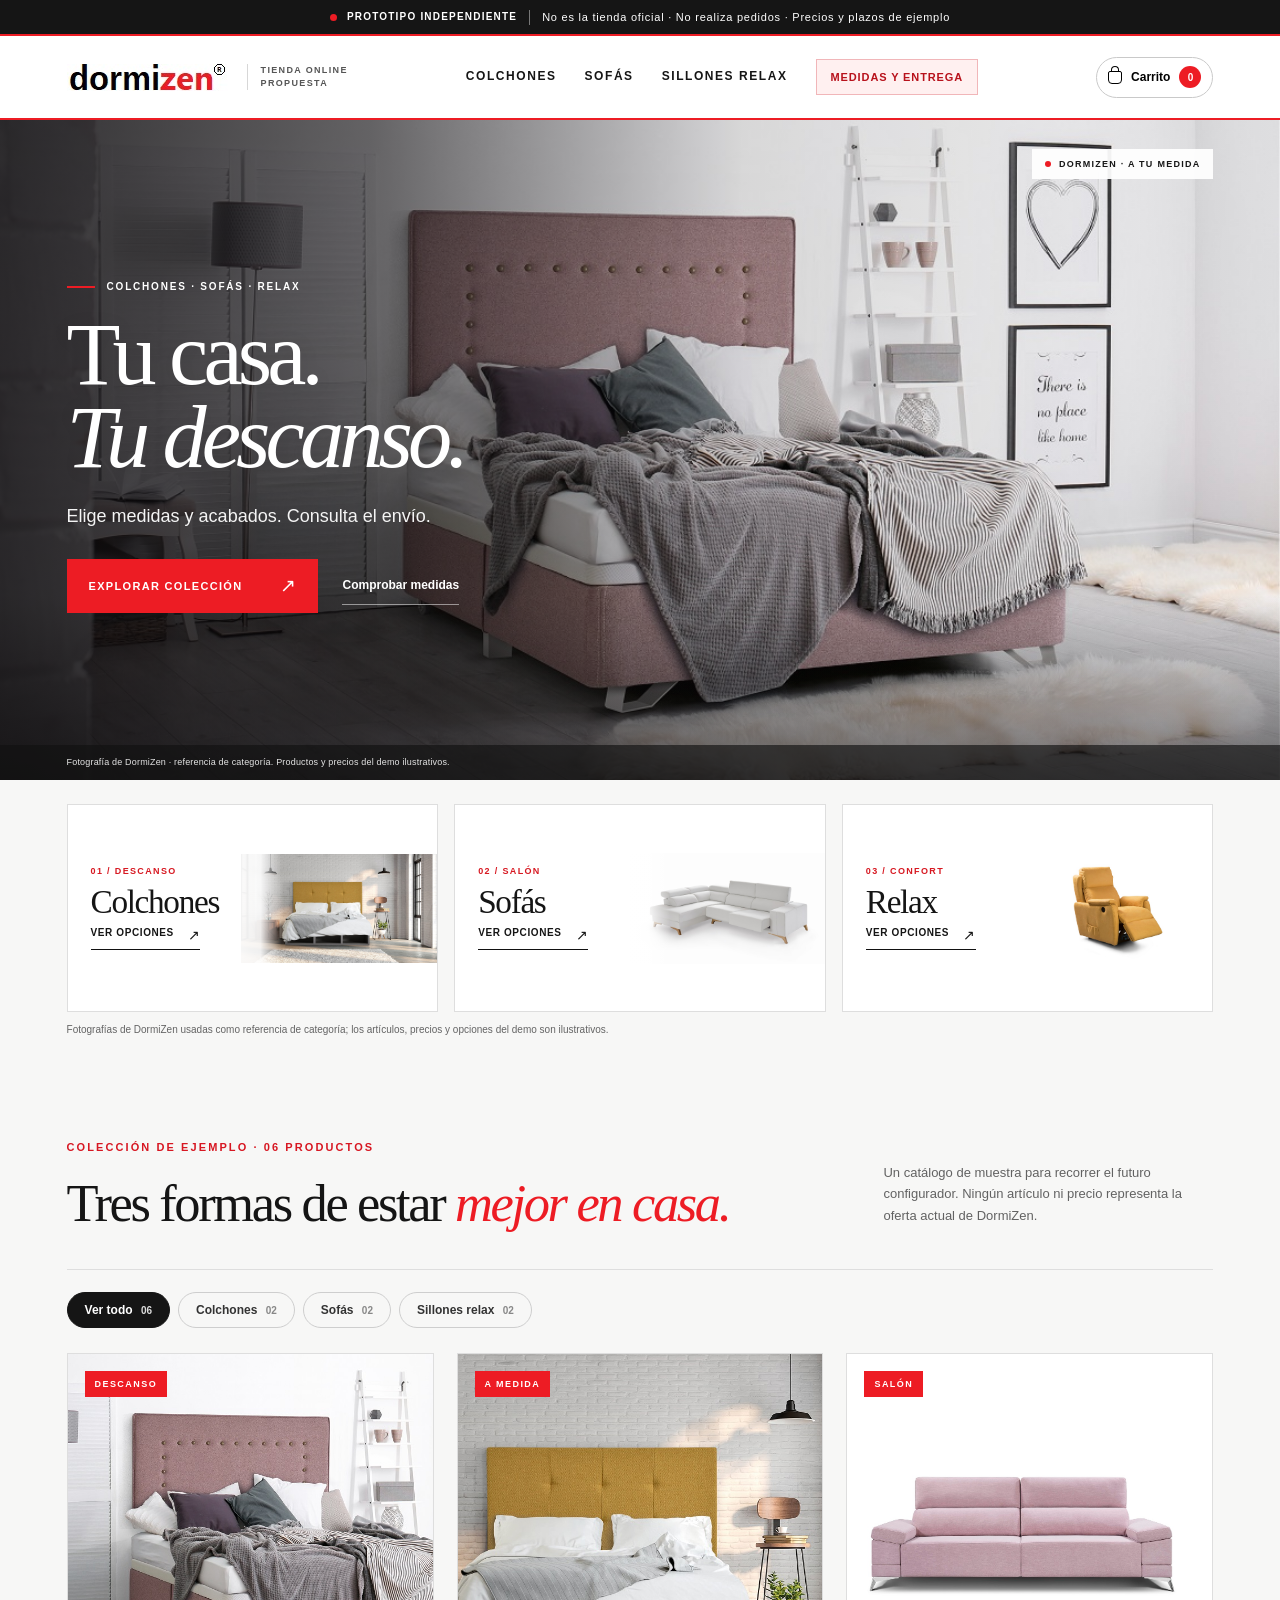
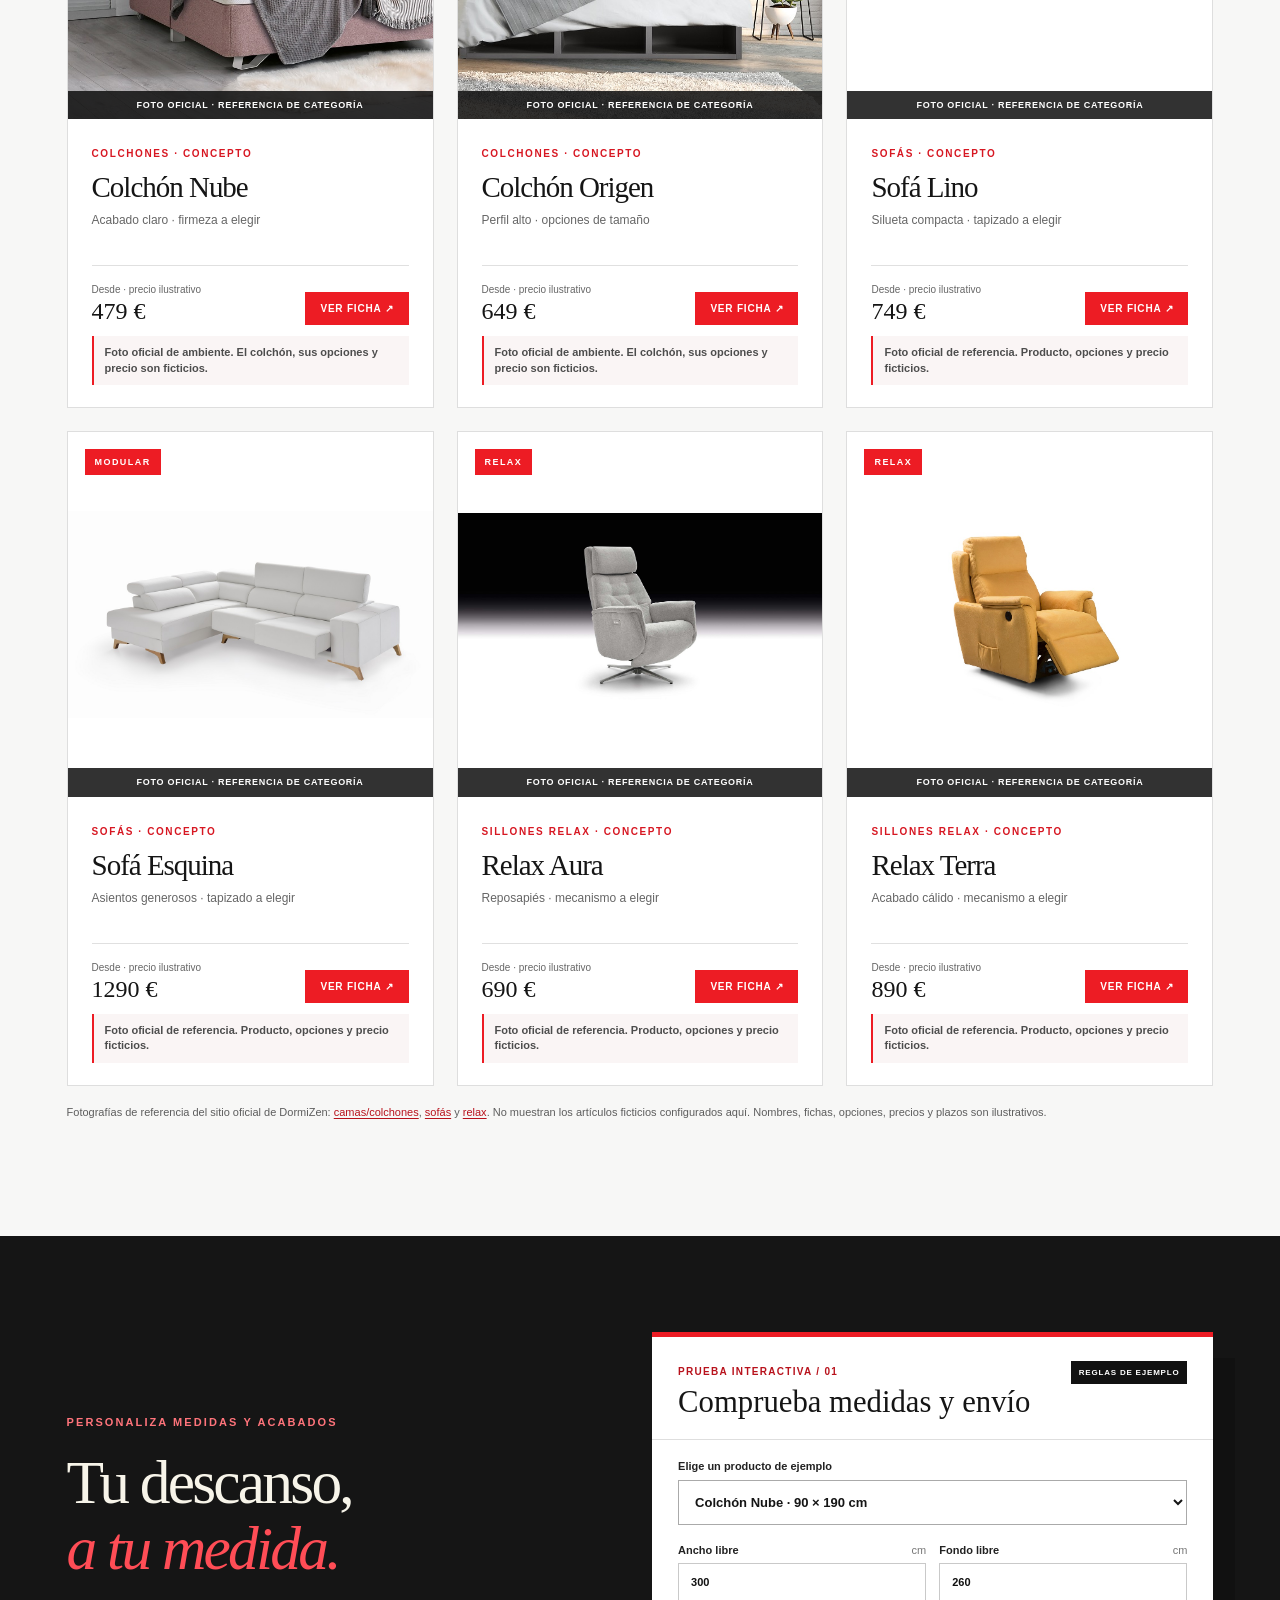
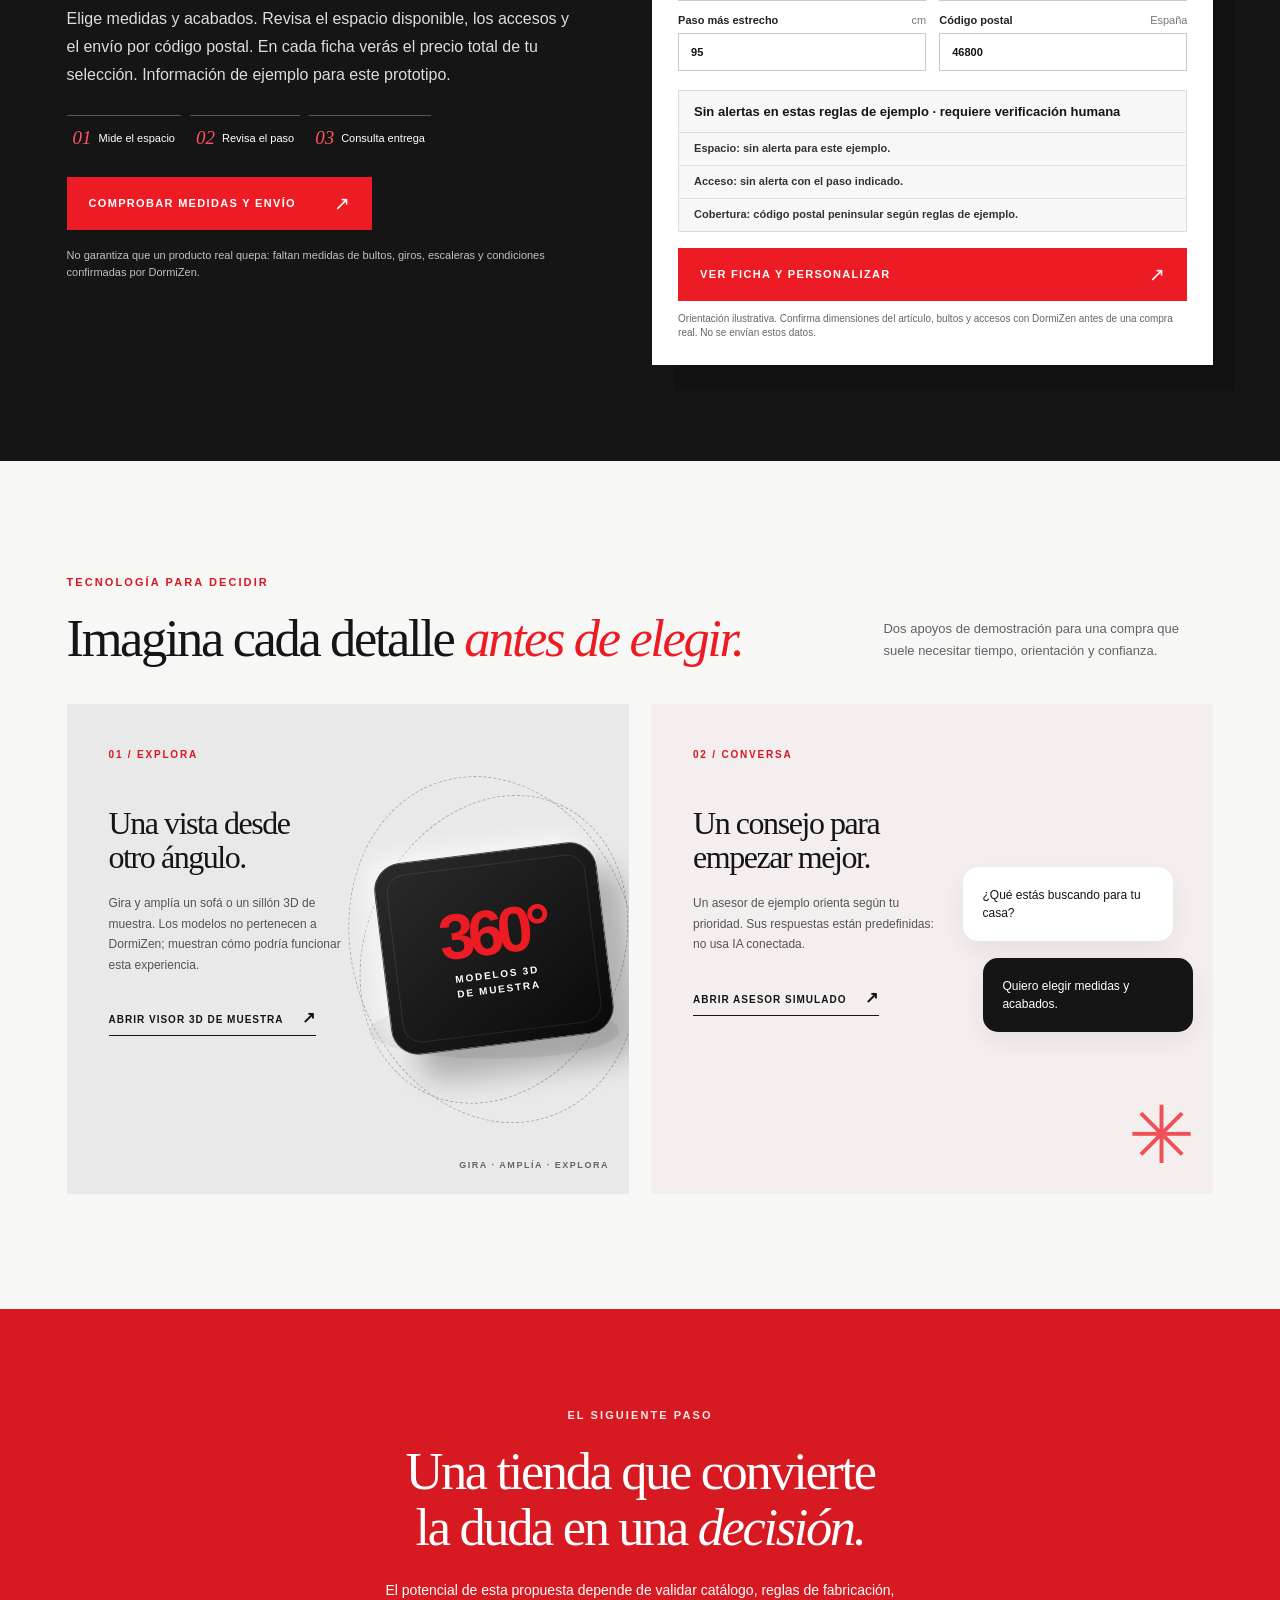
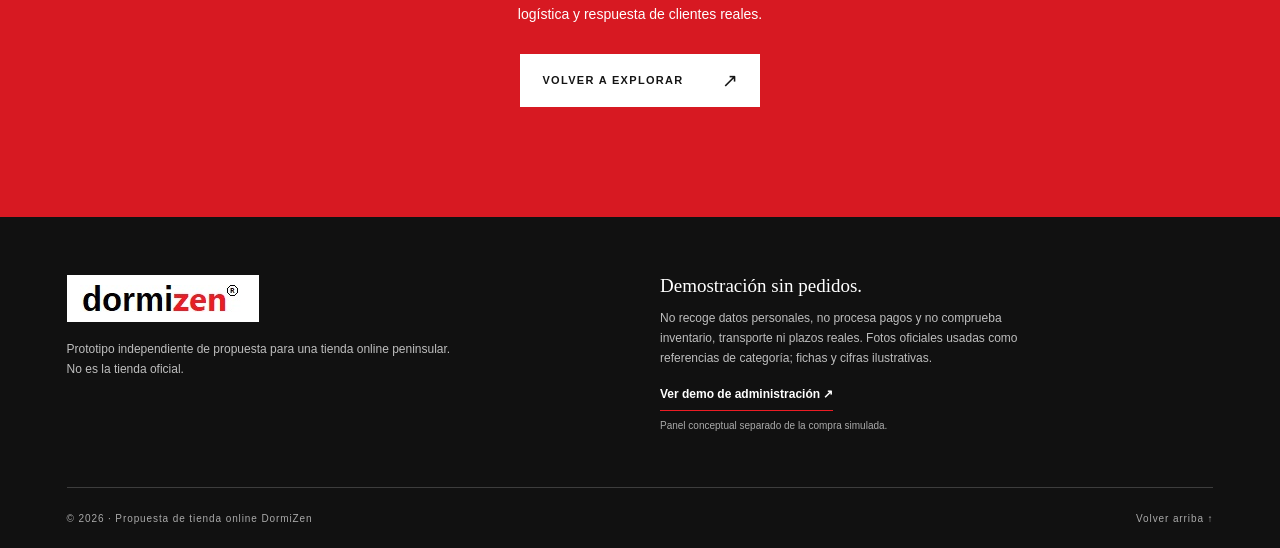
==== commit aa8bfe63: "Replace Encaja branding with clear shopping actions" ====
--- a/index.html
+++ b/index.html
@@ -3,47 +3,47 @@
 <head>
 <meta charset="utf-8"><meta name="viewport" content="width=device-width,initial-scale=1">
 <meta name="robots" content="noindex,nofollow,noarchive"><meta name="theme-color" content="#111111">
-<meta name="description" content="Prototipo conceptual e independiente de tienda online DormiZen Encaja. No realiza pedidos.">
-<title>DormiZen Encaja · Prototipo conceptual</title><link rel="stylesheet" href="style.css?v=pdp-20261012"><link rel="stylesheet" href="brand.css?v=pdp-20261012"><link rel="stylesheet" href="viewer3d.css?v=pdp-20261012"><link rel="stylesheet" href="hero.css?v=pdp-20261012"><link rel="stylesheet" href="product.css?v=pdp-20261012">
+<meta name="description" content="Prototipo conceptual e independiente de tienda online DormiZen · Tienda online. No realiza pedidos.">
+<title>DormiZen · Tienda online · Prototipo conceptual</title><link rel="stylesheet" href="style.css?v=compra-20261012"><link rel="stylesheet" href="brand.css?v=compra-20261012"><link rel="stylesheet" href="viewer3d.css?v=compra-20261012"><link rel="stylesheet" href="hero.css?v=compra-20261012"><link rel="stylesheet" href="product.css?v=compra-20261012">
 </head>
 <body>
 <div class="prototype-bar" role="note"><span class="prototype-dot"></span><strong>PROTOTIPO INDEPENDIENTE</strong><span class="prototype-divider"></span>No es la tienda oficial · No realiza pedidos · Precios y plazos de ejemplo</div>
 <header class="site-header">
-<a class="brand" href="#inicio" aria-label="DormiZen Encaja, volver al inicio"><img class="brand-logo" src="assets/logoDormizen.png" alt="DormiZen"><span class="brand-concept">ENCAJA<br>PROPUESTA</span></a>
-<nav class="desktop-nav" aria-label="Categorías de producto y Encaja"><a href="#catalogo" data-filter="colchones">Colchones</a><a href="#catalogo" data-filter="sofas">Sofás</a><a href="#catalogo" data-filter="relax">Sillones relax</a><a href="#como-funciona" class="nav-fit">Encaja <span aria-hidden="true">↗</span></a></nav>
+<a class="brand" href="#inicio" aria-label="DormiZen · Tienda online, volver al inicio"><img class="brand-logo" src="assets/logoDormizen.png" alt="DormiZen"><span class="brand-concept">TIENDA ONLINE<br>PROPUESTA</span></a>
+<nav class="desktop-nav" aria-label="Categorías de producto, medidas y entrega"><a href="#catalogo" data-filter="colchones">Colchones</a><a href="#catalogo" data-filter="sofas">Sofás</a><a href="#catalogo" data-filter="relax">Sillones relax</a><a href="#como-funciona" class="nav-fit">Medidas y entrega</a></nav>
 <button class="cart-trigger" id="cart-trigger" type="button" aria-label="Abrir carrito simulado"><span class="bag-icon" aria-hidden="true"></span><span>Carrito</span><span id="cart-count" class="cart-count">0</span></button>
 </header>
-<nav class="mobile-quick-nav" aria-label="Ir a una categoría o probar Encaja"><a href="#catalogo" data-filter="colchones">Colchones</a><a href="#catalogo" data-filter="sofas">Sofás</a><a href="#catalogo" data-filter="relax" aria-label="Sillones relax">Relax</a><a href="#como-funciona" class="quick-nav-fit">Encaja <span aria-hidden="true">↗</span></a></nav>
+<nav class="mobile-quick-nav" aria-label="Categorías y comprobación de medidas y entrega"><a href="#catalogo" data-filter="colchones">Colchones</a><a href="#catalogo" data-filter="sofas">Sofás</a><a href="#catalogo" data-filter="relax" aria-label="Sillones relax">Relax</a><a href="#como-funciona" class="quick-nav-fit" aria-label="Comprobar medidas y entrega"><span>Medidas</span><span>y entrega</span></a></nav>
 <main id="inicio">
 <section class="hero hero-immersive" aria-labelledby="hero-title">
   <div class="hero-scene"><img src="assets/cama001.jpg" alt="Dormitorio con cama tapizada fotografiado en la web de DormiZen, usado como referencia de categoría" width="1158" height="647" fetchpriority="high"></div>
   <div class="hero-scrim" aria-hidden="true"></div>
-  <div class="hero-scene-label"><span></span> DORMIZEN ENCAJA</div>
+  <div class="hero-scene-label"><span></span> DORMIZEN · A TU MEDIDA</div>
   <div class="hero-content">
     <p class="hero-kicker">COLCHONES · SOFÁS · RELAX</p>
     <h1 id="hero-title">Tu casa.<br><em>Tu descanso.</em></h1>
-    <p class="hero-description">Elige tu confort. Comprueba que encaja.</p>
-    <div class="hero-actions"><a class="button button-dark" href="#catalogo" data-filter="all">Explorar colección <span aria-hidden="true">↗</span></a><a class="hero-secondary" href="#como-funciona">Probar Encaja <span aria-hidden="true">↗</span></a></div>
+    <p class="hero-description">Elige medidas y acabados. Consulta el envío.</p>
+    <div class="hero-actions"><a class="button button-dark" href="#catalogo" data-filter="all">Explorar colección <span aria-hidden="true">↗</span></a><a class="hero-secondary" href="#como-funciona">Comprobar medidas</a></div>
   </div>
   <p class="hero-image-credit">Fotografía de DormiZen · referencia de categoría. Productos y precios del demo ilustrativos.</p>
 </section>
 <section class="category-rail" aria-label="Explorar categorías de ejemplo"><a class="category-tile" href="#catalogo" data-filter="colchones"><span class="category-tile-image tile-colchones" aria-hidden="true"></span><span class="category-tile-text"><small>01 / DESCANSO</small><strong>Colchones</strong><span>Ver opciones <b aria-hidden="true">↗</b></span></span></a><a class="category-tile" href="#catalogo" data-filter="sofas"><span class="category-tile-image tile-sofas" aria-hidden="true"></span><span class="category-tile-text"><small>02 / SALÓN</small><strong>Sofás</strong><span>Ver opciones <b aria-hidden="true">↗</b></span></span></a><a class="category-tile" href="#catalogo" data-filter="relax"><span class="category-tile-image tile-relax" aria-hidden="true"></span><span class="category-tile-text"><small>03 / CONFORT</small><strong>Relax</strong><span>Ver opciones <b aria-hidden="true">↗</b></span></span></a><p>Fotografías de DormiZen usadas como referencia de categoría; los artículos, precios y opciones del demo son ilustrativos.</p></section>
 <section class="section catalog-section" id="catalogo"><div class="section-heading"><div><p class="eyebrow">COLECCIÓN DE EJEMPLO · 06 PRODUCTOS</p><h2>Tres formas de estar <em>mejor en casa.</em></h2></div><p>Un catálogo de muestra para recorrer el futuro configurador. Ningún artículo ni precio representa la oferta actual de DormiZen.</p></div><div class="filter-bar" role="group" aria-label="Filtrar productos"><button type="button" data-filter="all" class="filter active" aria-pressed="true">Ver todo <span>06</span></button><button type="button" data-filter="colchones" class="filter" aria-pressed="false">Colchones <span>02</span></button><button type="button" data-filter="sofas" class="filter" aria-pressed="false">Sofás <span>02</span></button><button type="button" data-filter="relax" class="filter" aria-pressed="false">Sillones relax <span>02</span></button></div><div id="catalog-grid" class="catalog-grid" aria-live="polite"></div><p class="catalog-footnote">Fotografías de referencia del sitio oficial de DormiZen: <a href="https://dormizen.com/colchones.html" target="_blank" rel="noopener noreferrer">camas/colchones</a>, <a href="https://dormizen.com/sofas.html" target="_blank" rel="noopener noreferrer">sofás</a> y <a href="https://dormizen.com/relax.html" target="_blank" rel="noopener noreferrer">relax</a>. No muestran los artículos ficticios configurados aquí. Nombres, fichas, opciones, precios y plazos son ilustrativos.</p></section>
-<section class="section encaja-section" id="como-funciona"><div class="encaja-intro"><p class="eyebrow light">DORMIZEN ENCAJA · HIPÓTESIS A VALIDAR</p><h2>Antes de comprar,<br><em>mide la duda.</em></h2><p>Una sola comprobación reúne espacio, acceso y cobertura. El configurador añade opciones y precio total de ejemplo. Si hay dudas, el resultado pide revisar las medidas con una persona.</p><div class="encaja-proof"><span><b>01</b> Mide el espacio</span><span><b>02</b> Revisa el paso</span><span><b>03</b> Consulta entrega</span></div><a class="button button-light" href="#quick-fit">Hacer chequeo de ejemplo <span aria-hidden="true">↗</span></a><p class="encaja-caveat">No garantiza que un producto real quepa: faltan medidas de bultos, giros, escaleras y condiciones confirmadas por DormiZen.</p></div><div class="quick-fit-card" id="quick-fit"><div class="quick-fit-head"><div><span>PRUEBA INTERACTIVA / 01</span><h3>¿Encaja en tu espacio?</h3></div><strong>REGLAS DE EJEMPLO</strong></div><div class="quick-fit-body"><label class="quick-fit-choice" for="quick-fit-product">Elige un artículo ficticio<select id="quick-fit-product"><option value="nube">Colchón Nube · 90 × 190 cm</option><option value="lino">Sofá Lino · 180 × 95 cm</option><option value="aura">Relax Aura · 82 × 165 cm abierto</option></select></label><div class="quick-fit-grid"><label for="quick-fit-width">Ancho libre <span>cm</span><input id="quick-fit-width" type="number" inputmode="numeric" min="50" max="1000" value="300"></label><label for="quick-fit-depth">Fondo libre <span>cm</span><input id="quick-fit-depth" type="number" inputmode="numeric" min="50" max="1000" value="260"></label><label for="quick-fit-door">Paso más estrecho <span>cm</span><input id="quick-fit-door" type="number" inputmode="numeric" min="40" max="300" value="95"></label><label for="quick-fit-postcode">Código postal <span>España</span><input id="quick-fit-postcode" type="text" inputmode="numeric" autocomplete="off" maxlength="5" value="46800" placeholder="Ej. 46800"></label></div><div id="quick-fit-result" class="quick-fit-result" role="status" aria-live="polite"></div><button type="button" id="quick-fit-continue" class="button button-dark button-full" data-open-product="nube" data-copy-fit>Continuar en el configurador <span aria-hidden="true">↗</span></button><p class="quick-fit-note">Orientación ilustrativa. Confirma dimensiones del artículo, bultos y accesos con DormiZen antes de una compra real. No se envían estos datos.</p></div></div></section>
-<section class="section experience-section" id="experiencias"><div class="section-heading"><div><p class="eyebrow">TECNOLOGÍA PARA DECIDIR</p><h2>Imagina cada detalle <em>antes de elegir.</em></h2></div><p>Dos apoyos de demostración para una compra que suele necesitar tiempo, orientación y confianza.</p></div><div class="experience-grid"><article class="experience-card view-card"><div class="experience-copy"><span class="experience-number">01 / EXPLORA</span><h3>Una vista desde<br>otro ángulo.</h3><p>Gira y amplía un sofá o un sillón 3D de muestra. Los modelos no pertenecen a DormiZen; muestran cómo podría funcionar esta experiencia.</p><button type="button" class="text-link" id="open-viewer">Abrir visor 3D de muestra <span aria-hidden="true">↗</span></button></div><div class="view-illustration"><div class="view-plinth"></div><div class="view-preview" aria-hidden="true"><strong>360°</strong><small>MODELOS 3D<br>DE MUESTRA</small></div><span class="orbit orbit-one"></span><span class="orbit orbit-two"></span><span class="view-caption">GIRA · AMPLÍA · EXPLORA</span></div></article><article class="experience-card advisor-card"><div class="experience-copy"><span class="experience-number">02 / CONVERSA</span><h3>Un consejo para<br>empezar mejor.</h3><p>Un asesor de ejemplo orienta según tu prioridad. Sus respuestas están predefinidas: no usa IA conectada.</p><button type="button" class="text-link" id="open-advisor">Abrir asesor simulado <span aria-hidden="true">↗</span></button></div><div class="chat-illustration"><div class="chat-bubble chat-question">¿Qué estás buscando para tu casa?</div><div class="chat-bubble chat-answer">Algo cómodo que encaje en mi espacio.</div><div class="chat-symbol">✳</div></div></article></div></section>
+<section class="section encaja-section" id="como-funciona"><div class="encaja-intro"><p class="eyebrow light">PERSONALIZA MEDIDAS Y ACABADOS</p><h2>Tu descanso,<br><em>a tu medida.</em></h2><p>Elige medidas y acabados. Revisa el espacio disponible, los accesos y el envío por código postal. En cada ficha verás el precio total de tu selección. Información de ejemplo para este prototipo.</p><div class="encaja-proof"><span><b>01</b> Mide el espacio</span><span><b>02</b> Revisa el paso</span><span><b>03</b> Consulta entrega</span></div><a class="button button-light" href="#quick-fit">Comprobar medidas y envío <span aria-hidden="true">↗</span></a><p class="encaja-caveat">No garantiza que un producto real quepa: faltan medidas de bultos, giros, escaleras y condiciones confirmadas por DormiZen.</p></div><div class="quick-fit-card" id="quick-fit"><div class="quick-fit-head"><div><span>PRUEBA INTERACTIVA / 01</span><h3>Comprueba medidas y envío</h3></div><strong>REGLAS DE EJEMPLO</strong></div><div class="quick-fit-body"><label class="quick-fit-choice" for="quick-fit-product">Elige un producto de ejemplo<select id="quick-fit-product"><option value="nube">Colchón Nube · 90 × 190 cm</option><option value="lino">Sofá Lino · 180 × 95 cm</option><option value="aura">Relax Aura · 82 × 165 cm abierto</option></select></label><div class="quick-fit-grid"><label for="quick-fit-width">Ancho libre <span>cm</span><input id="quick-fit-width" type="number" inputmode="numeric" min="50" max="1000" value="300"></label><label for="quick-fit-depth">Fondo libre <span>cm</span><input id="quick-fit-depth" type="number" inputmode="numeric" min="50" max="1000" value="260"></label><label for="quick-fit-door">Paso más estrecho <span>cm</span><input id="quick-fit-door" type="number" inputmode="numeric" min="40" max="300" value="95"></label><label for="quick-fit-postcode">Código postal <span>España</span><input id="quick-fit-postcode" type="text" inputmode="numeric" autocomplete="off" maxlength="5" value="46800" placeholder="Ej. 46800"></label></div><div id="quick-fit-result" class="quick-fit-result" role="status" aria-live="polite"></div><button type="button" id="quick-fit-continue" class="button button-dark button-full" data-open-product="nube" data-copy-fit>Ver ficha y personalizar <span aria-hidden="true">↗</span></button><p class="quick-fit-note">Orientación ilustrativa. Confirma dimensiones del artículo, bultos y accesos con DormiZen antes de una compra real. No se envían estos datos.</p></div></div></section>
+<section class="section experience-section" id="experiencias"><div class="section-heading"><div><p class="eyebrow">TECNOLOGÍA PARA DECIDIR</p><h2>Imagina cada detalle <em>antes de elegir.</em></h2></div><p>Dos apoyos de demostración para una compra que suele necesitar tiempo, orientación y confianza.</p></div><div class="experience-grid"><article class="experience-card view-card"><div class="experience-copy"><span class="experience-number">01 / EXPLORA</span><h3>Una vista desde<br>otro ángulo.</h3><p>Gira y amplía un sofá o un sillón 3D de muestra. Los modelos no pertenecen a DormiZen; muestran cómo podría funcionar esta experiencia.</p><button type="button" class="text-link" id="open-viewer">Abrir visor 3D de muestra <span aria-hidden="true">↗</span></button></div><div class="view-illustration"><div class="view-plinth"></div><div class="view-preview" aria-hidden="true"><strong>360°</strong><small>MODELOS 3D<br>DE MUESTRA</small></div><span class="orbit orbit-one"></span><span class="orbit orbit-two"></span><span class="view-caption">GIRA · AMPLÍA · EXPLORA</span></div></article><article class="experience-card advisor-card"><div class="experience-copy"><span class="experience-number">02 / CONVERSA</span><h3>Un consejo para<br>empezar mejor.</h3><p>Un asesor de ejemplo orienta según tu prioridad. Sus respuestas están predefinidas: no usa IA conectada.</p><button type="button" class="text-link" id="open-advisor">Abrir asesor simulado <span aria-hidden="true">↗</span></button></div><div class="chat-illustration"><div class="chat-bubble chat-question">¿Qué estás buscando para tu casa?</div><div class="chat-bubble chat-answer">Quiero elegir medidas y acabados.</div><div class="chat-symbol">✳</div></div></article></div></section>
 <section class="closing-section"><p class="eyebrow light">EL SIGUIENTE PASO</p><h2>Una tienda que convierte<br>la duda en una <em>decisión.</em></h2><p>El potencial de esta propuesta depende de validar catálogo, reglas de fabricación, logística y respuesta de clientes reales.</p><a class="button button-light" href="#catalogo">Volver a explorar <span aria-hidden="true">↗</span></a></section>
 </main>
 <main id="product-detail" class="product-detail" hidden>
 <nav class="pdp-breadcrumb" aria-label="Ruta del producto"><a href="#inicio">Inicio</a><span aria-hidden="true">/</span><a id="pdp-category-link" href="#catalogo" data-filter="sofas">Sofás</a><span aria-hidden="true">/</span><span id="pdp-breadcrumb-name">Producto</span></nav>
 <p id="pdp-mobile-name" class="pdp-mobile-title"></p>
 <div class="pdp-shell"><div class="pdp-gallery"><div class="pdp-media-main"><img id="pdp-main-image" src="assets/sofa014.jpg" alt="Referencia visual de categoría"><div id="pdp-measure-diagram" class="pdp-measure-diagram" hidden></div><button type="button" id="pdp-zoom" aria-label="Ampliar fotografía de referencia">↗ Ampliar</button></div><div id="pdp-thumbnails" class="pdp-thumbnails" role="group" aria-label="Galería de referencias y medidas"></div><p id="pdp-media-caption" class="pdp-media-note"></p><button type="button" id="pdp-gallery-viewer">Explorar 3D de muestra ↗</button><p id="pdp-3d-note" class="pdp-photo-note"></p></div>
-<div class="pdp-purchase"><p id="pdp-kicker" class="pdp-kicker">PRODUCTO FICTICIO · PROTOTIPO</p><h1 id="pdp-title" tabindex="-1">Producto</h1><p id="pdp-description" class="pdp-description"></p><p class="pdp-price"><small>Artículo configurado · precio ilustrativo, IVA incluido</small><span id="pdp-price">—</span></p><div class="pdp-facts"><div><strong id="pdp-fact-size">—</strong><span>Medida de ejemplo</span></div><div><strong>Personalizable</strong><span>Opciones del demo</span></div><div><strong id="pdp-fact-delivery">Por código postal</strong><span>Entrega ilustrativa</span></div></div><p class="pdp-trust">Fotografías oficiales como <strong>referencias de categoría</strong>. El nombre, características, configuraciones, complementos y precios son ficticios.</p><section id="config-panel" class="pdp-config" aria-labelledby="config-title"><div class="panel-header"><div><span class="panel-kicker">CONFIGURADOR DE EJEMPLO</span><h2 id="config-title">Personaliza</h2></div></div><div class="panel-scroll"><div id="config-product" class="config-product"></div><p class="disclaimer-inline">La foto oficial es una referencia de categoría, no el artículo ficticio configurado. Combinaciones, precios y plazos ilustrativos; sin conexión a sistemas de DormiZen.</p><div id="product-options" class="product-options"></div><div class="config-group measure-group"><h3>¿Encaja en tu espacio?</h3><p>Mide el ancho y fondo libres; añade el paso más estrecho hasta la habitación.</p><div class="input-grid"><label>Ancho libre <span>cm</span><input id="room-width" type="number" inputmode="numeric" min="50" max="1000" value="300"></label><label>Fondo libre <span>cm</span><input id="room-depth" type="number" inputmode="numeric" min="50" max="1000" value="260"></label><label>Paso más estrecho <span>cm</span><input id="door-width" type="number" inputmode="numeric" min="40" max="300" value="95"></label><label>Código postal <span>España</span><input id="postcode" type="text" inputmode="numeric" autocomplete="off" maxlength="5" placeholder="Ej. 46800" value="46800"></label></div></div><div id="fit-report" class="fit-report" role="status" aria-live="polite"></div><div class="pricing-box"><div><span>Artículo configurado <small>(ejemplo)</small></span><strong id="item-price">—</strong></div><div><span>Entrega <small>(ejemplo)</small></span><strong id="shipping-price">—</strong></div><div id="complement-row" hidden><span>Complementos <small>(ejemplo)</small></span><strong id="complement-price">0 €</strong></div><div class="total-row"><span>Total ilustrativo <small>IVA incluido</small></span><strong id="total-price">—</strong></div></div><p class="disclaimer-inline">Este total no es una oferta comercial. Condiciones de venta, entrega y devoluciones pendientes de confirmación.</p></div><div class="panel-footer"><button id="add-to-cart" class="button button-dark button-full" type="button">Añadir al carrito simulado <span aria-hidden="true">↗</span></button><span id="config-action-hint">Completa los datos de encaje para continuar.</span></div></section></div></div>
+<div class="pdp-purchase"><p id="pdp-kicker" class="pdp-kicker">PRODUCTO FICTICIO · PROTOTIPO</p><h1 id="pdp-title" tabindex="-1">Producto</h1><p id="pdp-description" class="pdp-description"></p><p class="pdp-price"><small>Artículo configurado · precio ilustrativo, IVA incluido</small><span id="pdp-price">—</span></p><div class="pdp-facts"><div><strong id="pdp-fact-size">—</strong><span>Medida de ejemplo</span></div><div><strong>Personalizable</strong><span>Opciones del demo</span></div><div><strong id="pdp-fact-delivery">Por código postal</strong><span>Entrega ilustrativa</span></div></div><p class="pdp-trust">Fotografías oficiales como <strong>referencias de categoría</strong>. El nombre, características, configuraciones, complementos y precios son ficticios.</p><section id="config-panel" class="pdp-config" aria-labelledby="config-title"><div class="panel-header"><div><span class="panel-kicker">CONFIGURADOR DE EJEMPLO</span><h2 id="config-title">Personaliza</h2></div></div><div class="panel-scroll"><div id="config-product" class="config-product"></div><p class="disclaimer-inline">La foto oficial es una referencia de categoría, no el artículo ficticio configurado. Combinaciones, precios y plazos ilustrativos; sin conexión a sistemas de DormiZen.</p><div id="product-options" class="product-options"></div><div class="config-group measure-group"><h3>Comprueba medidas y envío</h3><p>Mide el ancho y fondo libres; añade el paso más estrecho hasta la habitación.</p><div class="input-grid"><label>Ancho libre <span>cm</span><input id="room-width" type="number" inputmode="numeric" min="50" max="1000" value="300"></label><label>Fondo libre <span>cm</span><input id="room-depth" type="number" inputmode="numeric" min="50" max="1000" value="260"></label><label>Paso más estrecho <span>cm</span><input id="door-width" type="number" inputmode="numeric" min="40" max="300" value="95"></label><label>Código postal <span>España</span><input id="postcode" type="text" inputmode="numeric" autocomplete="off" maxlength="5" placeholder="Ej. 46800" value="46800"></label></div></div><div id="fit-report" class="fit-report" role="status" aria-live="polite"></div><div class="pricing-box"><div><span>Artículo configurado <small>(ejemplo)</small></span><strong id="item-price">—</strong></div><div><span>Entrega <small>(ejemplo)</small></span><strong id="shipping-price">—</strong></div><div id="complement-row" hidden><span>Complementos <small>(ejemplo)</small></span><strong id="complement-price">0 €</strong></div><div class="total-row"><span>Total ilustrativo <small>IVA incluido</small></span><strong id="total-price">—</strong></div></div><p class="disclaimer-inline">Este total no es una oferta comercial. Condiciones de venta, entrega y devoluciones pendientes de confirmación.</p></div><div class="panel-footer"><button id="add-to-cart" class="button button-dark button-full" type="button">Añadir al carrito simulado <span aria-hidden="true">↗</span></button><span id="config-action-hint">Completa las medidas y el código postal para continuar.</span></div></section></div></div>
 <section class="pdp-details-section"><h2>Conoce cada detalle.</h2><p>Información de ejemplo para enseñar cómo se presentaría una ficha completa. Los datos reales se confirmarían por referencia de producto.</p><div class="pdp-details-grid"><details open><summary>Lo que puedes explorar</summary><ul id="pdp-highlights"></ul></details><details open><summary>Ficha técnica de ejemplo</summary><table><tbody id="pdp-specs"></tbody></table></details><details><summary>Entrega y accesos</summary><p id="pdp-delivery"></p><p>Embalajes, ascensor, escaleras, giros, montaje y retirada requieren confirmación humana. El chequeo simplificado no garantiza una instalación real.</p></details><details><summary>Cuidados y condiciones de compra</summary><p id="pdp-care"></p><p>Las condiciones de compra, garantías y devoluciones reales están pendientes de confirmar para cada producto y personalización. No se acepta ningún pedido en este prototipo.</p></details></div></section>
 <section class="pdp-details-section" id="pdp-complements"><h2>Completa tu selección.</h2><p>Complementos ficticios asociados por reglas de ejemplo. Márcalos para ver su efecto en el total; la compatibilidad real no está verificada.</p><div id="pdp-cross-grid" class="pdp-cross-grid"></div><div class="pdp-cross-total"><div><p>Complementos seleccionados</p><strong id="pdp-cross-total">0 €</strong><small>Se suman al presupuesto ilustrativo del producto.</small></div><button type="button" data-scroll-config>Revisar configuración y total ↗</button></div></section>
-<section class="pdp-details-section"><h2>También puede encajar contigo.</h2><p>Otros productos del catálogo de ejemplo para comparar antes de decidir.</p><div id="pdp-related-grid" class="pdp-related-grid"></div></section><a class="pdp-back" href="#catalogo">← Volver al catálogo</a>
+<section class="pdp-details-section"><h2>También te puede gustar.</h2><p>Otros productos del catálogo de ejemplo para comparar antes de decidir.</p><div id="pdp-related-grid" class="pdp-related-grid"></div></section><a class="pdp-back" href="#catalogo">← Volver al catálogo</a>
 <div class="pdp-mobile-action"><div><small id="pdp-mobile-label">Total ilustrativo</small><strong id="pdp-mobile-price">—</strong></div><button type="button" id="pdp-mobile-buy">Ver opciones</button></div>
 </main>
-<footer class="site-footer"><div class="footer-brand"><span class="footer-logo-box"><img class="footer-logo" src="assets/logoDormizen.png" alt="DormiZen"></span><p>Prototipo independiente de propuesta para una tienda online peninsular. No es la tienda oficial.</p></div><div class="footer-note"><strong>Demostración sin pedidos.</strong><p>No recoge datos personales, no procesa pagos y no comprueba inventario, transporte ni plazos reales. Fotos oficiales usadas como referencias de categoría; fichas y cifras ilustrativas.</p><p class="admin-demo-link"><a href="admin/?v=pdp-20261012">Ver demo de administración ↗</a><span>Panel conceptual separado de la compra simulada.</span></p></div><div class="footer-bottom"><span>© 2026 · Concepto DormiZen Encaja</span><a href="#inicio">Volver arriba ↑</a></div></footer>
+<footer class="site-footer"><div class="footer-brand"><span class="footer-logo-box"><img class="footer-logo" src="assets/logoDormizen.png" alt="DormiZen"></span><p>Prototipo independiente de propuesta para una tienda online peninsular. No es la tienda oficial.</p></div><div class="footer-note"><strong>Demostración sin pedidos.</strong><p>No recoge datos personales, no procesa pagos y no comprueba inventario, transporte ni plazos reales. Fotos oficiales usadas como referencias de categoría; fichas y cifras ilustrativas.</p><p class="admin-demo-link"><a href="admin/?v=compra-20261012">Ver demo de administración ↗</a><span>Panel conceptual separado de la compra simulada.</span></p></div><div class="footer-bottom"><span>© 2026 · Propuesta de tienda online DormiZen</span><a href="#inicio">Volver arriba ↑</a></div></footer>
 <div id="overlay" class="overlay" hidden></div>
 
 <section id="photo-panel" class="modal-panel pdp-zoom-modal" role="dialog" aria-modal="true" aria-labelledby="photo-title" hidden><div class="modal-header"><div><span class="panel-kicker">FOTOGRAFÍA DE REFERENCIA</span><h2 id="photo-title">Vista ampliada</h2></div><button type="button" class="icon-close" data-close aria-label="Cerrar fotografía">×</button></div><img id="pdp-zoom-image" src="assets/sofa014.jpg" alt="Referencia visual de categoría"><p id="pdp-zoom-caption" class="modal-note"></p></section>
@@ -60,7 +60,7 @@
 </section>
 <section id="advisor-panel" class="modal-panel advisor-panel" role="dialog" aria-modal="true" aria-labelledby="advisor-title" hidden><div class="modal-header"><div><span class="panel-kicker">ASESOR SIMULADO · RESPUESTAS PREDEFINIDAS</span><h2 id="advisor-title">¿Por dónde empezamos?</h2></div><button type="button" class="icon-close" data-close aria-label="Cerrar asesor">×</button></div><div class="advisor-body"><div class="advisor-avatar">✳</div><div class="advisor-message">Hola. Esta demostración puede orientarte con tres prioridades. ¿Qué te importa más ahora?</div><div id="advisor-options" class="advisor-options"><button type="button" data-advice="space">Aprovechar el espacio</button><button type="button" data-advice="comfort">Máximo confort</button><button type="button" data-advice="care">Fácil mantenimiento</button></div><div id="advisor-response" class="advisor-response" aria-live="polite"></div></div><p class="modal-note">Guía de ejemplo sin IA conectada ni evaluación personalizada real.</p></section>
 <section id="success-panel" class="modal-panel success-panel" role="dialog" aria-modal="true" aria-labelledby="success-title" hidden><button type="button" class="icon-close success-close" data-close aria-label="Cerrar confirmación">×</button><div class="success-mark">✓</div><p class="panel-kicker">RECORRIDO COMPLETADO</p><h2 id="success-title">Así de fácil podría ser.</h2><p>Has terminado una compra <strong>simulada</strong>. No existe pedido, pago ni reserva; esta pantalla muestra únicamente el concepto de experiencia.</p><button type="button" class="button button-dark" id="back-to-shop">Volver a la colección <span aria-hidden="true">↗</span></button></section>
-<script src="product-data.js?v=pdp-20261012" defer></script>
-<script src="app.js?v=pdp-20261012" defer></script>
-<script src="product-page.js?v=pdp-20261012" defer></script>
+<script src="product-data.js?v=compra-20261012" defer></script>
+<script src="app.js?v=compra-20261012" defer></script>
+<script src="product-page.js?v=compra-20261012" defer></script>
 </body></html>
--- a/brand.css
+++ b/brand.css
@@ -232,4 +232,7 @@
 .desktop-nav .nav-fit{display:inline-flex;align-items:center;gap:10px;padding:11px 14px;border:1px solid #f1b6b9;background:#fff0f0;color:#b8121c;font-size:11px;letter-spacing:.08em}
 .desktop-nav .nav-fit:hover{border-color:#ed1c24;background:#fee1e3}
 @media(min-width:761px) and (max-width:1050px){.desktop-nav{gap:19px;font-size:11px;letter-spacing:.06em}.desktop-nav .nav-fit{padding:10px 12px}}
-@media(max-width:760px){.mobile-quick-nav a{padding:12px 10px}.mobile-quick-nav a.is-active{color:#b8121c;background:#fff0f0;box-shadow:inset 0 -3px #ed1c24}}+@media(max-width:760px){.mobile-quick-nav a{padding:12px 10px}.mobile-quick-nav a.is-active{color:#b8121c;background:#fff0f0;box-shadow:inset 0 -3px #ed1c24}}
+/* Acciones comerciales que explican su utilidad. */
+@media(min-width:761px) and (max-width:1050px){.desktop-nav{gap:14px;font-size:10.5px;letter-spacing:.03em}.desktop-nav .nav-fit{font-size:10px;padding:10px 9px;gap:6px}}
+@media(max-width:760px){.mobile-quick-nav{align-items:stretch;overflow:visible}.mobile-quick-nav a{min-width:0;padding:10px 6px;display:flex;align-items:center;justify-content:center;white-space:normal;font-size:10px;line-height:1.2}.mobile-quick-nav .quick-nav-fit{flex-direction:column;gap:2px;min-height:46px}.section,.quick-fit-card{scroll-margin-top:185px}.pdp-config{scroll-margin-top:185px}}
--- a/product.css
+++ b/product.css
@@ -166,4 +166,5 @@
 @media(min-width:821px){.pdp-gallery .pdp-media-main{height:min(550px,calc(100dvh - 440px));min-height:300px}}
 #pdp-title:focus{outline:none}
 
-@media(max-width:520px){.product-detail[data-category="sofas"] .pdp-media-main{aspect-ratio:1.4}}+@media(max-width:520px){.product-detail[data-category="sofas"] .pdp-media-main{aspect-ratio:1.4}}
+@media(max-width:760px){.pdp-config{scroll-margin-top:185px}}
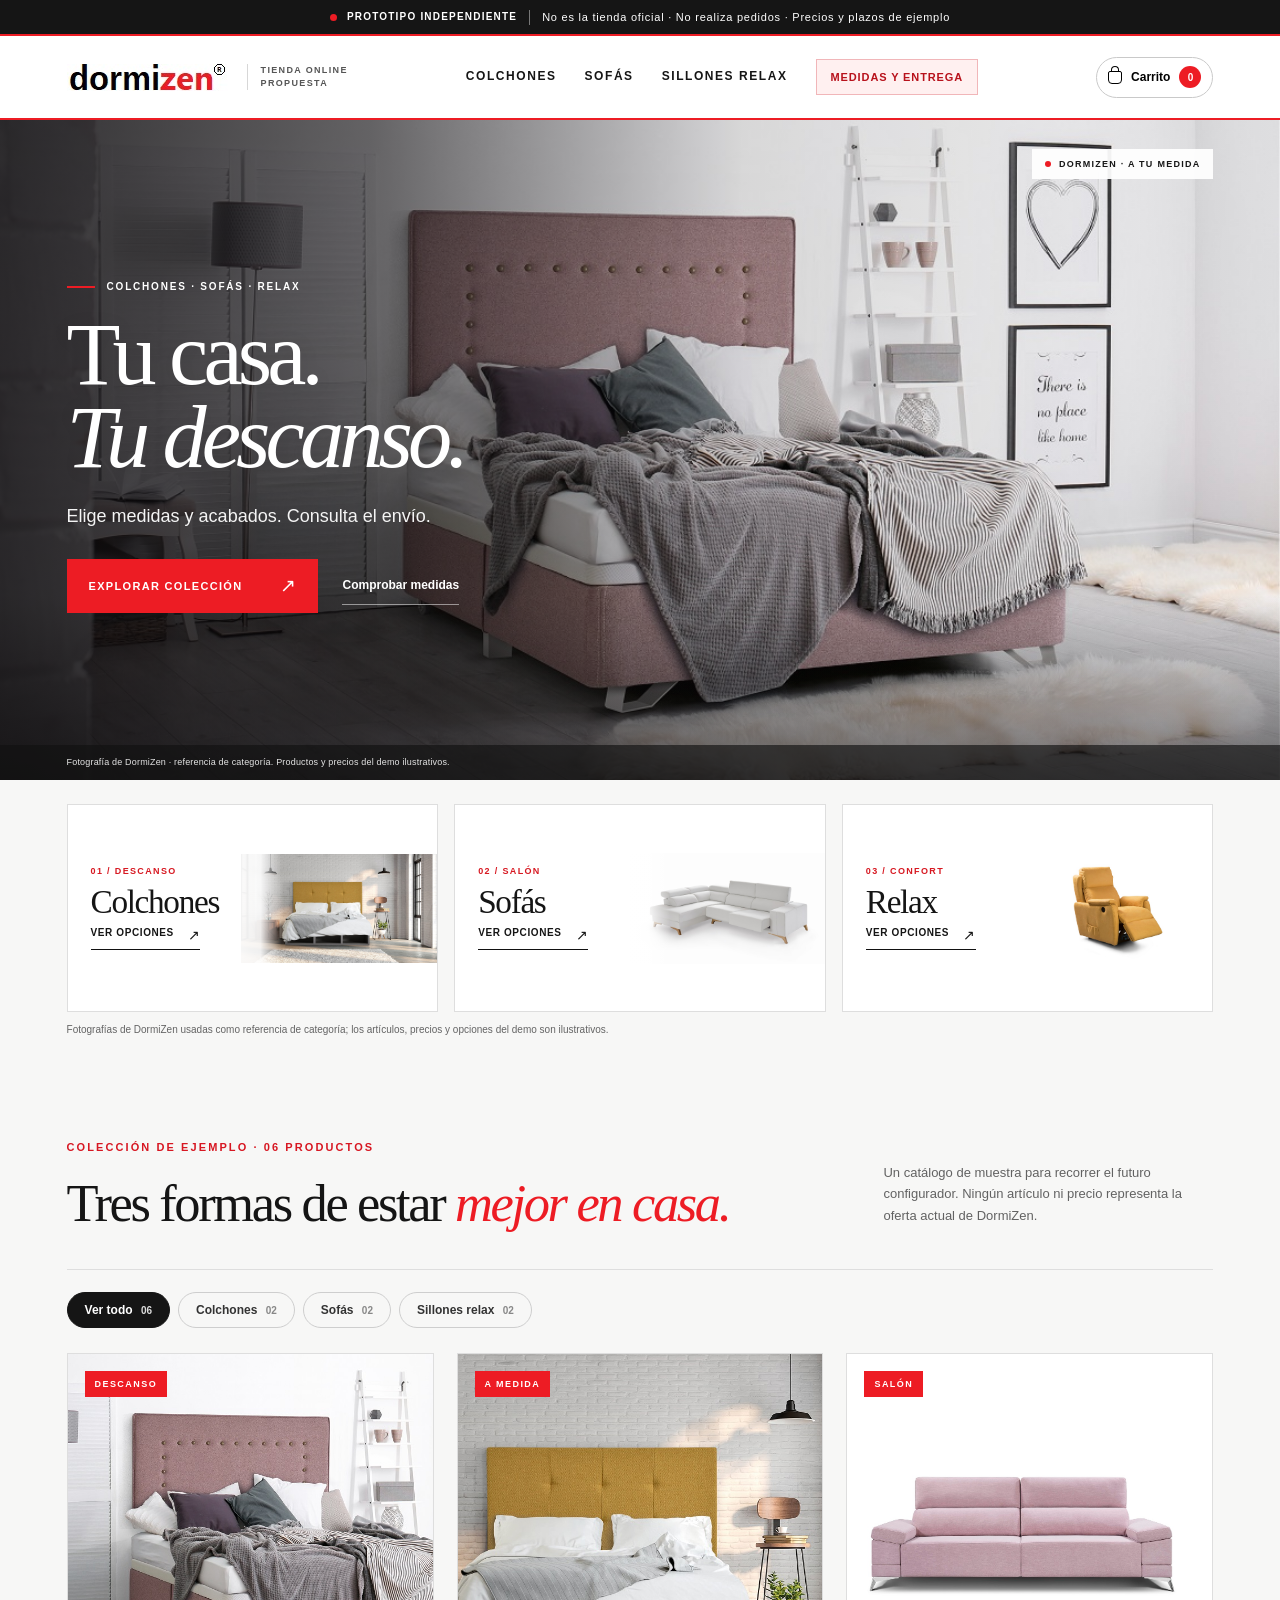
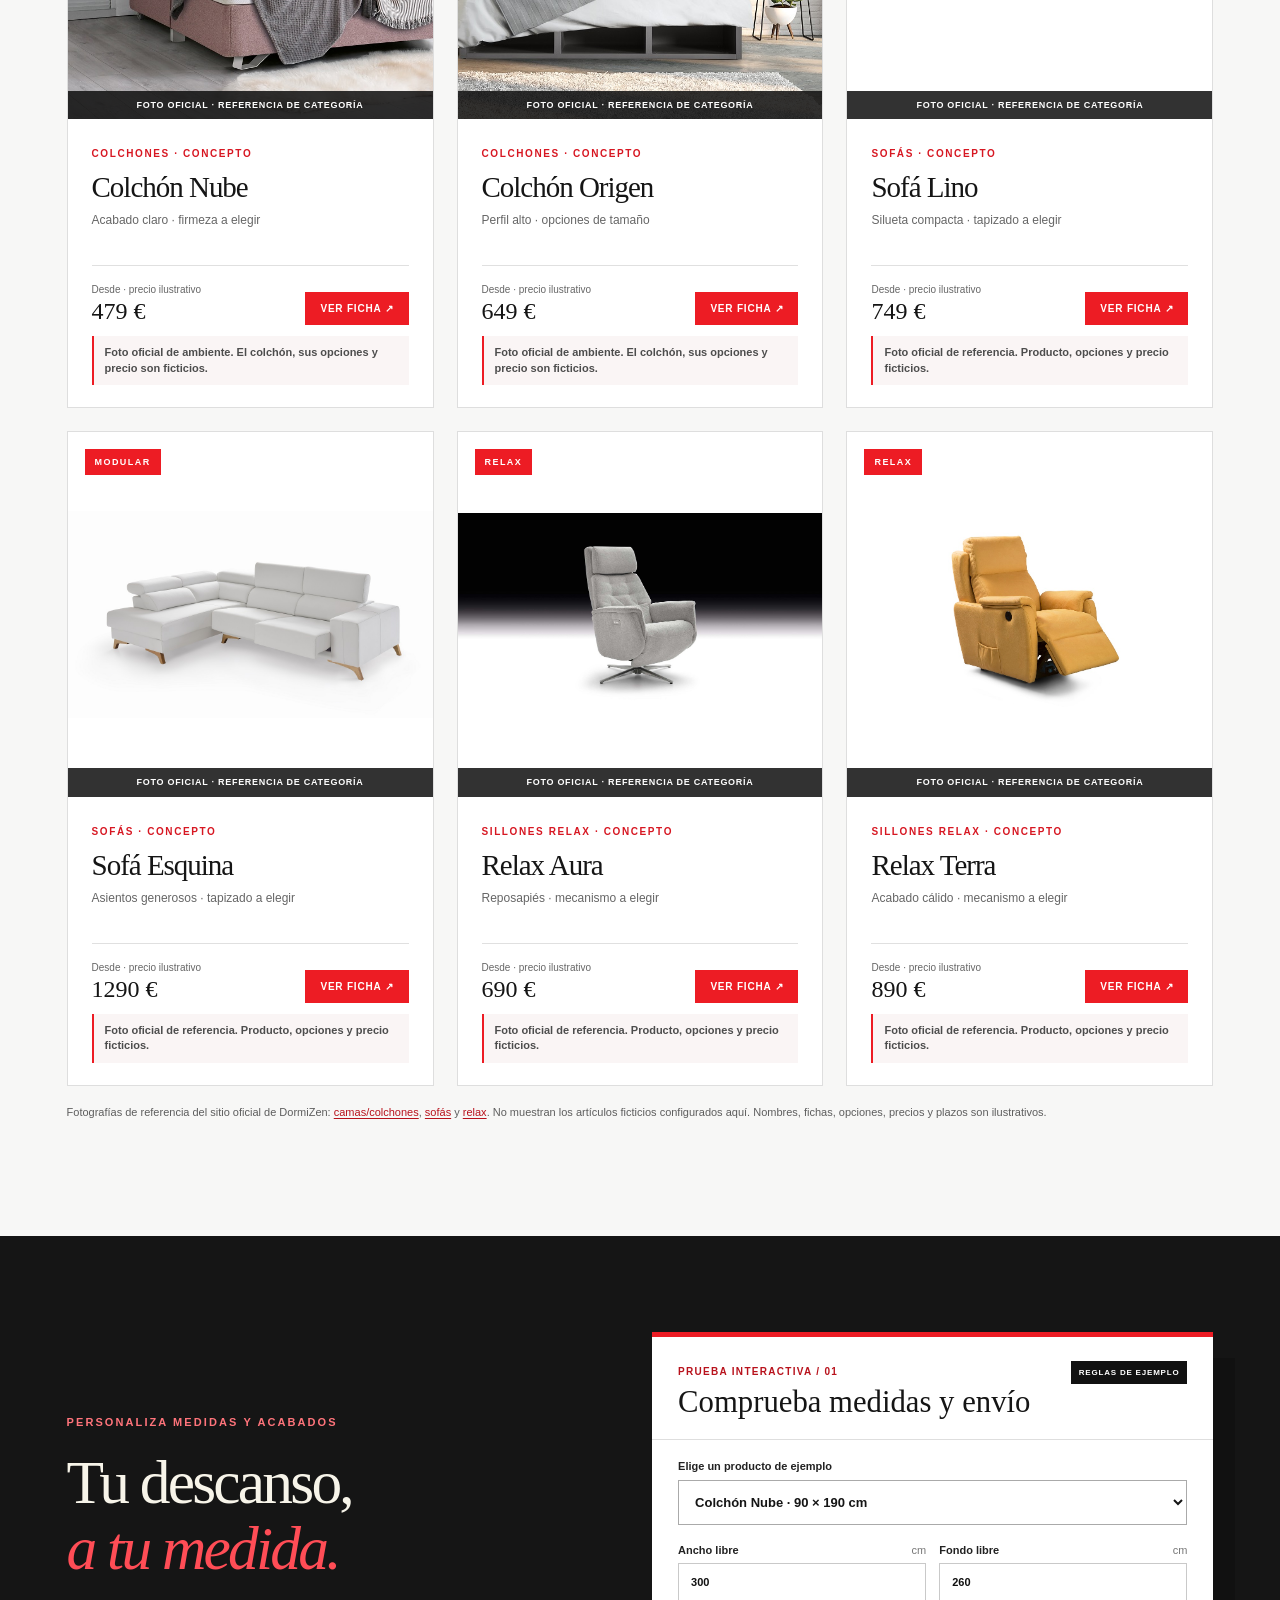
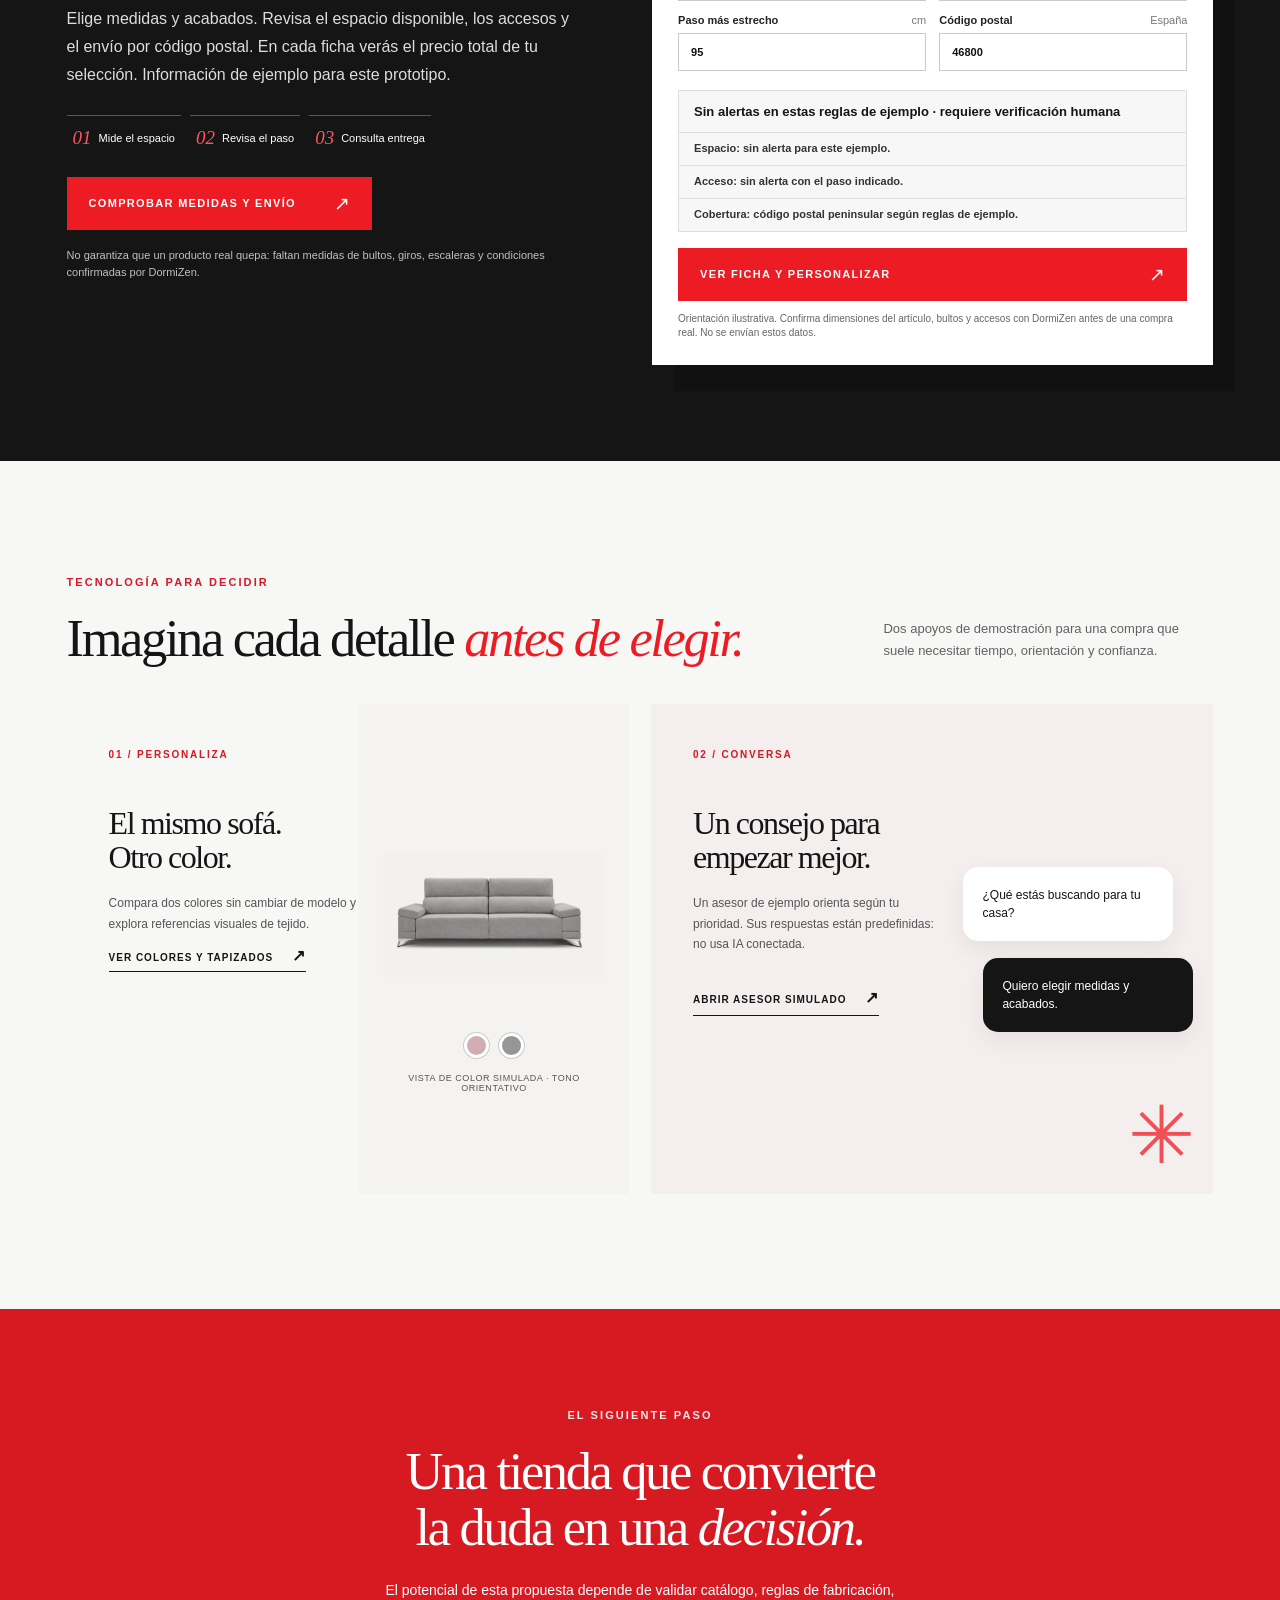
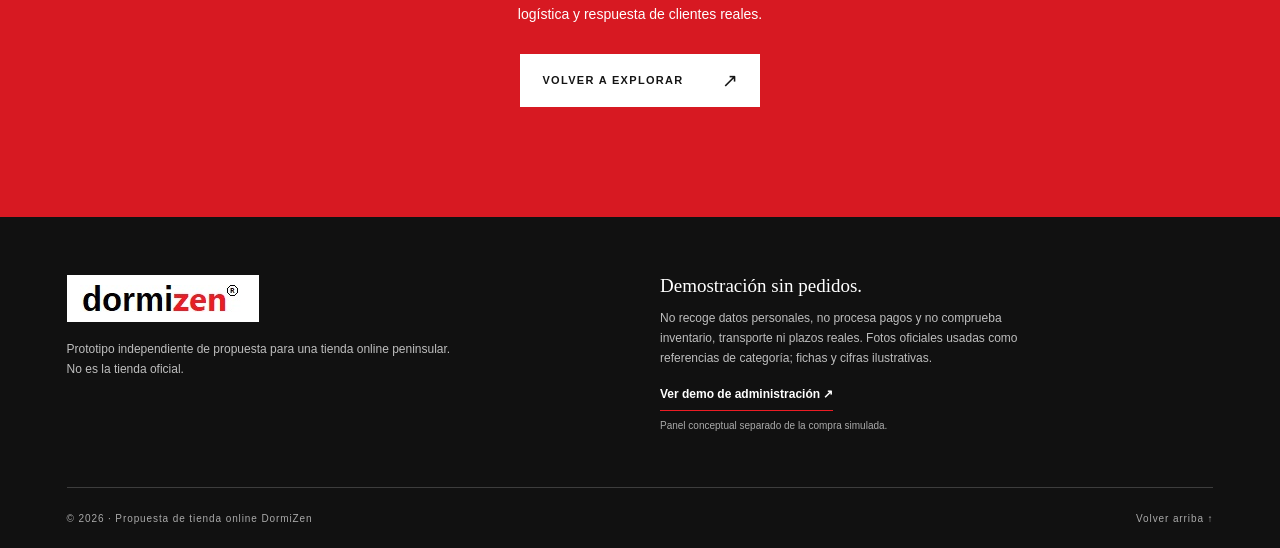
==== commit baf8529e: "Make product galleries coherent and add same-model color variants" ====
--- a/index.html
+++ b/index.html
@@ -4,7 +4,7 @@
 <meta charset="utf-8"><meta name="viewport" content="width=device-width,initial-scale=1">
 <meta name="robots" content="noindex,nofollow,noarchive"><meta name="theme-color" content="#111111">
 <meta name="description" content="Prototipo conceptual e independiente de tienda online DormiZen · Tienda online. No realiza pedidos.">
-<title>DormiZen · Tienda online · Prototipo conceptual</title><link rel="stylesheet" href="style.css?v=compra-20261012"><link rel="stylesheet" href="brand.css?v=compra-20261012"><link rel="stylesheet" href="viewer3d.css?v=compra-20261012"><link rel="stylesheet" href="hero.css?v=compra-20261012"><link rel="stylesheet" href="product.css?v=compra-20261012">
+<title>DormiZen · Tienda online · Prototipo conceptual</title><link rel="stylesheet" href="style.css?v=variantes-20261012"><link rel="stylesheet" href="brand.css?v=variantes-20261012"><link rel="stylesheet" href="hero.css?v=variantes-20261012"><link rel="stylesheet" href="product.css?v=variantes-20261012"><link rel="stylesheet" href="variants.css?v=variantes-20261012">
 </head>
 <body>
 <div class="prototype-bar" role="note"><span class="prototype-dot"></span><strong>PROTOTIPO INDEPENDIENTE</strong><span class="prototype-divider"></span>No es la tienda oficial · No realiza pedidos · Precios y plazos de ejemplo</div>
@@ -30,37 +30,27 @@
 <section class="category-rail" aria-label="Explorar categorías de ejemplo"><a class="category-tile" href="#catalogo" data-filter="colchones"><span class="category-tile-image tile-colchones" aria-hidden="true"></span><span class="category-tile-text"><small>01 / DESCANSO</small><strong>Colchones</strong><span>Ver opciones <b aria-hidden="true">↗</b></span></span></a><a class="category-tile" href="#catalogo" data-filter="sofas"><span class="category-tile-image tile-sofas" aria-hidden="true"></span><span class="category-tile-text"><small>02 / SALÓN</small><strong>Sofás</strong><span>Ver opciones <b aria-hidden="true">↗</b></span></span></a><a class="category-tile" href="#catalogo" data-filter="relax"><span class="category-tile-image tile-relax" aria-hidden="true"></span><span class="category-tile-text"><small>03 / CONFORT</small><strong>Relax</strong><span>Ver opciones <b aria-hidden="true">↗</b></span></span></a><p>Fotografías de DormiZen usadas como referencia de categoría; los artículos, precios y opciones del demo son ilustrativos.</p></section>
 <section class="section catalog-section" id="catalogo"><div class="section-heading"><div><p class="eyebrow">COLECCIÓN DE EJEMPLO · 06 PRODUCTOS</p><h2>Tres formas de estar <em>mejor en casa.</em></h2></div><p>Un catálogo de muestra para recorrer el futuro configurador. Ningún artículo ni precio representa la oferta actual de DormiZen.</p></div><div class="filter-bar" role="group" aria-label="Filtrar productos"><button type="button" data-filter="all" class="filter active" aria-pressed="true">Ver todo <span>06</span></button><button type="button" data-filter="colchones" class="filter" aria-pressed="false">Colchones <span>02</span></button><button type="button" data-filter="sofas" class="filter" aria-pressed="false">Sofás <span>02</span></button><button type="button" data-filter="relax" class="filter" aria-pressed="false">Sillones relax <span>02</span></button></div><div id="catalog-grid" class="catalog-grid" aria-live="polite"></div><p class="catalog-footnote">Fotografías de referencia del sitio oficial de DormiZen: <a href="https://dormizen.com/colchones.html" target="_blank" rel="noopener noreferrer">camas/colchones</a>, <a href="https://dormizen.com/sofas.html" target="_blank" rel="noopener noreferrer">sofás</a> y <a href="https://dormizen.com/relax.html" target="_blank" rel="noopener noreferrer">relax</a>. No muestran los artículos ficticios configurados aquí. Nombres, fichas, opciones, precios y plazos son ilustrativos.</p></section>
 <section class="section encaja-section" id="como-funciona"><div class="encaja-intro"><p class="eyebrow light">PERSONALIZA MEDIDAS Y ACABADOS</p><h2>Tu descanso,<br><em>a tu medida.</em></h2><p>Elige medidas y acabados. Revisa el espacio disponible, los accesos y el envío por código postal. En cada ficha verás el precio total de tu selección. Información de ejemplo para este prototipo.</p><div class="encaja-proof"><span><b>01</b> Mide el espacio</span><span><b>02</b> Revisa el paso</span><span><b>03</b> Consulta entrega</span></div><a class="button button-light" href="#quick-fit">Comprobar medidas y envío <span aria-hidden="true">↗</span></a><p class="encaja-caveat">No garantiza que un producto real quepa: faltan medidas de bultos, giros, escaleras y condiciones confirmadas por DormiZen.</p></div><div class="quick-fit-card" id="quick-fit"><div class="quick-fit-head"><div><span>PRUEBA INTERACTIVA / 01</span><h3>Comprueba medidas y envío</h3></div><strong>REGLAS DE EJEMPLO</strong></div><div class="quick-fit-body"><label class="quick-fit-choice" for="quick-fit-product">Elige un producto de ejemplo<select id="quick-fit-product"><option value="nube">Colchón Nube · 90 × 190 cm</option><option value="lino">Sofá Lino · 180 × 95 cm</option><option value="aura">Relax Aura · 82 × 165 cm abierto</option></select></label><div class="quick-fit-grid"><label for="quick-fit-width">Ancho libre <span>cm</span><input id="quick-fit-width" type="number" inputmode="numeric" min="50" max="1000" value="300"></label><label for="quick-fit-depth">Fondo libre <span>cm</span><input id="quick-fit-depth" type="number" inputmode="numeric" min="50" max="1000" value="260"></label><label for="quick-fit-door">Paso más estrecho <span>cm</span><input id="quick-fit-door" type="number" inputmode="numeric" min="40" max="300" value="95"></label><label for="quick-fit-postcode">Código postal <span>España</span><input id="quick-fit-postcode" type="text" inputmode="numeric" autocomplete="off" maxlength="5" value="46800" placeholder="Ej. 46800"></label></div><div id="quick-fit-result" class="quick-fit-result" role="status" aria-live="polite"></div><button type="button" id="quick-fit-continue" class="button button-dark button-full" data-open-product="nube" data-copy-fit>Ver ficha y personalizar <span aria-hidden="true">↗</span></button><p class="quick-fit-note">Orientación ilustrativa. Confirma dimensiones del artículo, bultos y accesos con DormiZen antes de una compra real. No se envían estos datos.</p></div></div></section>
-<section class="section experience-section" id="experiencias"><div class="section-heading"><div><p class="eyebrow">TECNOLOGÍA PARA DECIDIR</p><h2>Imagina cada detalle <em>antes de elegir.</em></h2></div><p>Dos apoyos de demostración para una compra que suele necesitar tiempo, orientación y confianza.</p></div><div class="experience-grid"><article class="experience-card view-card"><div class="experience-copy"><span class="experience-number">01 / EXPLORA</span><h3>Una vista desde<br>otro ángulo.</h3><p>Gira y amplía un sofá o un sillón 3D de muestra. Los modelos no pertenecen a DormiZen; muestran cómo podría funcionar esta experiencia.</p><button type="button" class="text-link" id="open-viewer">Abrir visor 3D de muestra <span aria-hidden="true">↗</span></button></div><div class="view-illustration"><div class="view-plinth"></div><div class="view-preview" aria-hidden="true"><strong>360°</strong><small>MODELOS 3D<br>DE MUESTRA</small></div><span class="orbit orbit-one"></span><span class="orbit orbit-two"></span><span class="view-caption">GIRA · AMPLÍA · EXPLORA</span></div></article><article class="experience-card advisor-card"><div class="experience-copy"><span class="experience-number">02 / CONVERSA</span><h3>Un consejo para<br>empezar mejor.</h3><p>Un asesor de ejemplo orienta según tu prioridad. Sus respuestas están predefinidas: no usa IA conectada.</p><button type="button" class="text-link" id="open-advisor">Abrir asesor simulado <span aria-hidden="true">↗</span></button></div><div class="chat-illustration"><div class="chat-bubble chat-question">¿Qué estás buscando para tu casa?</div><div class="chat-bubble chat-answer">Quiero elegir medidas y acabados.</div><div class="chat-symbol">✳</div></div></article></div></section>
+<section class="section experience-section" id="experiencias"><div class="section-heading"><div><p class="eyebrow">TECNOLOGÍA PARA DECIDIR</p><h2>Imagina cada detalle <em>antes de elegir.</em></h2></div><p>Dos apoyos de demostración para una compra que suele necesitar tiempo, orientación y confianza.</p></div><div class="experience-grid"><article class="experience-card color-experience"><div class="experience-copy"><span class="experience-number">01 / PERSONALIZA</span><h3>El mismo sofá.<br>Otro color.</h3><p>Compara dos colores sin cambiar de modelo y explora referencias visuales de tejido.</p><a class="text-link" href="#producto/lino" data-open-product="lino">Ver colores y tapizados <span aria-hidden="true">↗</span></a></div><div class="color-experience-visual"><img src="assets/variants/lino-gris.png" alt="Simulación del mismo sofá en gris piedra" loading="lazy"><div class="experience-swatches" aria-hidden="true"><span style="background:#d1adb4"></span><span style="background:#969694"></span></div><small>VISTA DE COLOR SIMULADA · TONO ORIENTATIVO</small></div></article><article class="experience-card advisor-card"><div class="experience-copy"><span class="experience-number">02 / CONVERSA</span><h3>Un consejo para<br>empezar mejor.</h3><p>Un asesor de ejemplo orienta según tu prioridad. Sus respuestas están predefinidas: no usa IA conectada.</p><button type="button" class="text-link" id="open-advisor">Abrir asesor simulado <span aria-hidden="true">↗</span></button></div><div class="chat-illustration"><div class="chat-bubble chat-question">¿Qué estás buscando para tu casa?</div><div class="chat-bubble chat-answer">Quiero elegir medidas y acabados.</div><div class="chat-symbol">✳</div></div></article></div></section>
 <section class="closing-section"><p class="eyebrow light">EL SIGUIENTE PASO</p><h2>Una tienda que convierte<br>la duda en una <em>decisión.</em></h2><p>El potencial de esta propuesta depende de validar catálogo, reglas de fabricación, logística y respuesta de clientes reales.</p><a class="button button-light" href="#catalogo">Volver a explorar <span aria-hidden="true">↗</span></a></section>
 </main>
 <main id="product-detail" class="product-detail" hidden>
 <nav class="pdp-breadcrumb" aria-label="Ruta del producto"><a href="#inicio">Inicio</a><span aria-hidden="true">/</span><a id="pdp-category-link" href="#catalogo" data-filter="sofas">Sofás</a><span aria-hidden="true">/</span><span id="pdp-breadcrumb-name">Producto</span></nav>
 <p id="pdp-mobile-name" class="pdp-mobile-title"></p>
-<div class="pdp-shell"><div class="pdp-gallery"><div class="pdp-media-main"><img id="pdp-main-image" src="assets/sofa014.jpg" alt="Referencia visual de categoría"><div id="pdp-measure-diagram" class="pdp-measure-diagram" hidden></div><button type="button" id="pdp-zoom" aria-label="Ampliar fotografía de referencia">↗ Ampliar</button></div><div id="pdp-thumbnails" class="pdp-thumbnails" role="group" aria-label="Galería de referencias y medidas"></div><p id="pdp-media-caption" class="pdp-media-note"></p><button type="button" id="pdp-gallery-viewer">Explorar 3D de muestra ↗</button><p id="pdp-3d-note" class="pdp-photo-note"></p></div>
-<div class="pdp-purchase"><p id="pdp-kicker" class="pdp-kicker">PRODUCTO FICTICIO · PROTOTIPO</p><h1 id="pdp-title" tabindex="-1">Producto</h1><p id="pdp-description" class="pdp-description"></p><p class="pdp-price"><small>Artículo configurado · precio ilustrativo, IVA incluido</small><span id="pdp-price">—</span></p><div class="pdp-facts"><div><strong id="pdp-fact-size">—</strong><span>Medida de ejemplo</span></div><div><strong>Personalizable</strong><span>Opciones del demo</span></div><div><strong id="pdp-fact-delivery">Por código postal</strong><span>Entrega ilustrativa</span></div></div><p class="pdp-trust">Fotografías oficiales como <strong>referencias de categoría</strong>. El nombre, características, configuraciones, complementos y precios son ficticios.</p><section id="config-panel" class="pdp-config" aria-labelledby="config-title"><div class="panel-header"><div><span class="panel-kicker">CONFIGURADOR DE EJEMPLO</span><h2 id="config-title">Personaliza</h2></div></div><div class="panel-scroll"><div id="config-product" class="config-product"></div><p class="disclaimer-inline">La foto oficial es una referencia de categoría, no el artículo ficticio configurado. Combinaciones, precios y plazos ilustrativos; sin conexión a sistemas de DormiZen.</p><div id="product-options" class="product-options"></div><div class="config-group measure-group"><h3>Comprueba medidas y envío</h3><p>Mide el ancho y fondo libres; añade el paso más estrecho hasta la habitación.</p><div class="input-grid"><label>Ancho libre <span>cm</span><input id="room-width" type="number" inputmode="numeric" min="50" max="1000" value="300"></label><label>Fondo libre <span>cm</span><input id="room-depth" type="number" inputmode="numeric" min="50" max="1000" value="260"></label><label>Paso más estrecho <span>cm</span><input id="door-width" type="number" inputmode="numeric" min="40" max="300" value="95"></label><label>Código postal <span>España</span><input id="postcode" type="text" inputmode="numeric" autocomplete="off" maxlength="5" placeholder="Ej. 46800" value="46800"></label></div></div><div id="fit-report" class="fit-report" role="status" aria-live="polite"></div><div class="pricing-box"><div><span>Artículo configurado <small>(ejemplo)</small></span><strong id="item-price">—</strong></div><div><span>Entrega <small>(ejemplo)</small></span><strong id="shipping-price">—</strong></div><div id="complement-row" hidden><span>Complementos <small>(ejemplo)</small></span><strong id="complement-price">0 €</strong></div><div class="total-row"><span>Total ilustrativo <small>IVA incluido</small></span><strong id="total-price">—</strong></div></div><p class="disclaimer-inline">Este total no es una oferta comercial. Condiciones de venta, entrega y devoluciones pendientes de confirmación.</p></div><div class="panel-footer"><button id="add-to-cart" class="button button-dark button-full" type="button">Añadir al carrito simulado <span aria-hidden="true">↗</span></button><span id="config-action-hint">Completa las medidas y el código postal para continuar.</span></div></section></div></div>
-<section class="pdp-details-section"><h2>Conoce cada detalle.</h2><p>Información de ejemplo para enseñar cómo se presentaría una ficha completa. Los datos reales se confirmarían por referencia de producto.</p><div class="pdp-details-grid"><details open><summary>Lo que puedes explorar</summary><ul id="pdp-highlights"></ul></details><details open><summary>Ficha técnica de ejemplo</summary><table><tbody id="pdp-specs"></tbody></table></details><details><summary>Entrega y accesos</summary><p id="pdp-delivery"></p><p>Embalajes, ascensor, escaleras, giros, montaje y retirada requieren confirmación humana. El chequeo simplificado no garantiza una instalación real.</p></details><details><summary>Cuidados y condiciones de compra</summary><p id="pdp-care"></p><p>Las condiciones de compra, garantías y devoluciones reales están pendientes de confirmar para cada producto y personalización. No se acepta ningún pedido en este prototipo.</p></details></div></section>
-<section class="pdp-details-section" id="pdp-complements"><h2>Completa tu selección.</h2><p>Complementos ficticios asociados por reglas de ejemplo. Márcalos para ver su efecto en el total; la compatibilidad real no está verificada.</p><div id="pdp-cross-grid" class="pdp-cross-grid"></div><div class="pdp-cross-total"><div><p>Complementos seleccionados</p><strong id="pdp-cross-total">0 €</strong><small>Se suman al presupuesto ilustrativo del producto.</small></div><button type="button" data-scroll-config>Revisar configuración y total ↗</button></div></section>
+<div class="pdp-shell"><div class="pdp-gallery"><div class="pdp-media-main"><span id="pdp-visual-badge" class="pdp-visual-badge" hidden>SIMULACIÓN DE COLOR</span><img id="pdp-main-image" src="assets/sofa014.jpg" alt="Referencia visual de categoría"><div id="pdp-measure-diagram" class="pdp-measure-diagram" hidden></div><button type="button" id="pdp-zoom" aria-label="Ampliar fotografía de referencia">↗ Ampliar</button></div><div id="pdp-thumbnails" class="pdp-thumbnails" role="group" aria-label="Galería del mismo producto y medidas"></div><p id="pdp-media-caption" class="pdp-media-note"></p></div>
+<div class="pdp-purchase"><p id="pdp-kicker" class="pdp-kicker">PRODUCTO FICTICIO · PROTOTIPO</p><h1 id="pdp-title" tabindex="-1">Producto</h1><p id="pdp-description" class="pdp-description pdp-short-description"></p><p class="pdp-price"><small>Artículo configurado · precio ilustrativo, IVA incluido</small><span id="pdp-price">—</span></p><div class="pdp-key-features"><div><svg viewBox="0 0 24 24" aria-hidden="true"><path d="M3 7v10M21 7v10M3 12h18M7 9l-4 3 4 3M17 9l4 3-4 3"/></svg><strong id="pdp-fact-size">—</strong><span>Medidas de ejemplo</span></div><div><svg viewBox="0 0 24 24" aria-hidden="true"><path d="M12 3a9 9 0 1 0 0 18h1a2 2 0 0 0 2-2c0-1-1-2-1-3s1-2 3-2h1a3 3 0 0 0 3-3 9 9 0 0 0-9-8Z"/><circle cx="7" cy="10" r="1"/><circle cx="10" cy="7" r="1"/><circle cx="15" cy="7" r="1"/></svg><strong id="pdp-fact-option">—</strong><span>Opción seleccionada</span></div><div><svg viewBox="0 0 24 24" aria-hidden="true"><path d="M2 5h12v12H2ZM14 9h4l4 5v3h-8"/><circle cx="6" cy="18" r="2"/><circle cx="18" cy="18" r="2"/></svg><strong id="pdp-fact-delivery">—</strong><span>Entrega ilustrativa</span></div></div><section id="config-panel" class="pdp-config" aria-labelledby="config-title"><div class="panel-header"><div><span class="panel-kicker">PERSONALIZA TU SELECCIÓN</span><h2 id="config-title">Personaliza</h2></div></div><div class="panel-scroll"><div id="config-product" class="config-product"></div><div id="product-options" class="product-options"></div><details id="pdp-measures"><summary>Comprobar espacio, acceso y envío</summary><div class="config-group measure-group"><p>Introduce tus medidas y código postal. Los valores iniciales son un ejemplo.</p><div class="input-grid"><label>Ancho libre <span>cm</span><input id="room-width" type="number" inputmode="numeric" min="50" max="1000" value="300"></label><label>Fondo libre <span>cm</span><input id="room-depth" type="number" inputmode="numeric" min="50" max="1000" value="260"></label><label>Paso más estrecho <span>cm</span><input id="door-width" type="number" inputmode="numeric" min="40" max="300" value="95"></label><label>Código postal <span>España</span><input id="postcode" type="text" inputmode="numeric" autocomplete="off" maxlength="5" placeholder="Ej. 46800" value="46800"></label></div></div><div id="fit-report" class="fit-report" role="status" aria-live="polite"></div><p class="fabric-note">Comprobación orientativa: confirmar giros, embalajes y accesos reales.</p></details><div class="pricing-box"><div><span>Artículo configurado <small>(ejemplo)</small></span><strong id="item-price">—</strong></div><div><span>Entrega <small>(ejemplo)</small></span><strong id="shipping-price">—</strong></div><div id="complement-row" hidden><span>Complementos <small>(ejemplo)</small></span><strong id="complement-price">0 €</strong></div><div class="total-row"><span>Total ilustrativo <small>IVA incluido</small></span><strong id="total-price">—</strong></div></div><p class="pdp-visual-note">Demo: fotos de referencia; nombres, medidas, opciones y precios ficticios.</p></div><div class="panel-footer"><button id="add-to-cart" class="button button-dark button-full" type="button">Añadir al carrito simulado <span aria-hidden="true">↗</span></button><span id="config-action-hint">Completa las medidas y el código postal para continuar.</span></div></section></div></div>
+<section class="pdp-details-section"><h2>Detalles del producto</h2><div class="pdp-details-grid"><details><summary>En un vistazo</summary><ul id="pdp-highlights"></ul></details><details><summary>Ficha técnica de ejemplo</summary><table><tbody id="pdp-specs"></tbody></table></details><details><summary>Entrega y accesos</summary><p id="pdp-delivery"></p></details><details><summary>Cuidados y condiciones de compra</summary><p id="pdp-care"></p><p>Garantías y devoluciones por confirmar. Este prototipo no acepta pedidos.</p></details></div></section>
+<section class="pdp-details-section" id="pdp-complements"><h2>Completa tu selección.</h2><p>Accesorios de ejemplo. Selecciónalos para sumarlos al total; compatibilidad pendiente de validar.</p><div id="pdp-cross-grid" class="pdp-cross-grid"></div><div class="pdp-cross-total"><div><p>Complementos seleccionados</p><strong id="pdp-cross-total">0 €</strong><small>Se suman al presupuesto ilustrativo del producto.</small></div><button type="button" data-scroll-config>Revisar configuración y total ↗</button></div></section>
 <section class="pdp-details-section"><h2>También te puede gustar.</h2><p>Otros productos del catálogo de ejemplo para comparar antes de decidir.</p><div id="pdp-related-grid" class="pdp-related-grid"></div></section><a class="pdp-back" href="#catalogo">← Volver al catálogo</a>
 <div class="pdp-mobile-action"><div><small id="pdp-mobile-label">Total ilustrativo</small><strong id="pdp-mobile-price">—</strong></div><button type="button" id="pdp-mobile-buy">Ver opciones</button></div>
 </main>
-<footer class="site-footer"><div class="footer-brand"><span class="footer-logo-box"><img class="footer-logo" src="assets/logoDormizen.png" alt="DormiZen"></span><p>Prototipo independiente de propuesta para una tienda online peninsular. No es la tienda oficial.</p></div><div class="footer-note"><strong>Demostración sin pedidos.</strong><p>No recoge datos personales, no procesa pagos y no comprueba inventario, transporte ni plazos reales. Fotos oficiales usadas como referencias de categoría; fichas y cifras ilustrativas.</p><p class="admin-demo-link"><a href="admin/?v=compra-20261012">Ver demo de administración ↗</a><span>Panel conceptual separado de la compra simulada.</span></p></div><div class="footer-bottom"><span>© 2026 · Propuesta de tienda online DormiZen</span><a href="#inicio">Volver arriba ↑</a></div></footer>
+<footer class="site-footer"><div class="footer-brand"><span class="footer-logo-box"><img class="footer-logo" src="assets/logoDormizen.png" alt="DormiZen"></span><p>Prototipo independiente de propuesta para una tienda online peninsular. No es la tienda oficial.</p></div><div class="footer-note"><strong>Demostración sin pedidos.</strong><p>No recoge datos personales, no procesa pagos y no comprueba inventario, transporte ni plazos reales. Fotos oficiales usadas como referencias de categoría; fichas y cifras ilustrativas.</p><p class="admin-demo-link"><a href="admin/?v=variantes-20261012">Ver demo de administración ↗</a><span>Panel conceptual separado de la compra simulada.</span></p></div><div class="footer-bottom"><span>© 2026 · Propuesta de tienda online DormiZen</span><a href="#inicio">Volver arriba ↑</a></div></footer>
 <div id="overlay" class="overlay" hidden></div>
 
 <section id="photo-panel" class="modal-panel pdp-zoom-modal" role="dialog" aria-modal="true" aria-labelledby="photo-title" hidden><div class="modal-header"><div><span class="panel-kicker">FOTOGRAFÍA DE REFERENCIA</span><h2 id="photo-title">Vista ampliada</h2></div><button type="button" class="icon-close" data-close aria-label="Cerrar fotografía">×</button></div><img id="pdp-zoom-image" src="assets/sofa014.jpg" alt="Referencia visual de categoría"><p id="pdp-zoom-caption" class="modal-note"></p></section>
 <section id="cart-panel" class="side-panel cart-panel" role="dialog" aria-modal="true" aria-labelledby="cart-title" hidden><div class="panel-header"><div><span class="panel-kicker">SOLO DEMOSTRACIÓN</span><h2 id="cart-title">Tu selección</h2></div><button type="button" class="icon-close" data-close aria-label="Cerrar carrito">×</button></div><div id="cart-items" class="cart-items panel-scroll"></div><div class="panel-footer cart-footer"><div class="cart-total"><span>Total simulado</span><strong id="cart-total">0 €</strong></div><p>No se solicita dirección ni se realizará ningún cargo.</p><button id="confirm-cart" type="button" class="button button-dark button-full">Confirmar simulación <span aria-hidden="true">↗</span></button></div></section>
-<section id="viewer-panel" class="modal-panel viewer-modal" role="dialog" aria-modal="true" aria-labelledby="viewer-title" hidden>
-  <div class="modal-header"><div><span class="panel-kicker">VISOR 3D REAL · MODELOS DE MUESTRA</span><h2 id="viewer-title">Gira, acerca, compara</h2></div><button type="button" class="icon-close" data-close aria-label="Cerrar visor 3D">×</button></div>
-  <p class="viewer-disclaimer"><strong>Estos modelos no son productos DormiZen.</strong> Son ejemplos de terceros para demostrar la navegación 3D; no representan las fichas, opciones ni precios del catálogo ilustrativo.</p>
-  <div class="viewer-model-tabs" role="group" aria-label="Elegir modelo 3D de muestra"><button type="button" data-model="sofa" class="active" aria-pressed="true">Sofá de muestra</button><button type="button" data-model="chair" aria-pressed="false">Sillón de muestra</button></div>
-  <div class="viewer-stage viewer-stage-real"><model-viewer id="sample-model" camera-controls touch-action="pan-y" disable-pan shadow-intensity="0.9" shadow-softness="0.8" environment-image="neutral" exposure="1" camera-orbit="30deg 70deg auto" min-field-of-view="20deg" loading="eager" interaction-prompt="none" alt="Modelo 3D de muestra, ajeno a DormiZen"></model-viewer><div id="viewer-loading" class="viewer-state" role="status">Cargando modelo 3D de muestra…</div><div id="viewer-error" class="viewer-state viewer-error" role="alert" hidden>No se puede mostrar el modelo 3D en este dispositivo. Puedes seguir explorando el catálogo ilustrativo.</div><span class="viewer-stage-badge">MODELO AJENO A DORMIZEN</span></div>
-  <div class="viewer-tools"><p><strong>Interactúa:</strong> arrastra para girar · rueda o pellizca para ampliar</p><button type="button" id="viewer-reset">Restablecer vista ↺</button></div>
-  <div id="viewer-variants" class="viewer-variants" hidden><strong>Tapizado de muestra</strong><div id="viewer-variant-options" role="group" aria-label="Color de tapizado del modelo de muestra"></div></div>
-  <p id="viewer-credit" class="viewer-credit">Modelo 3D de muestra. Cargando atribución…</p>
-  <p class="modal-note">La tienda real requeriría modelos aprobados de cada producto, incluido el colchón; aquí solo hay modelos de muestra de sofá y sillón sin mecanismo relax. El visor no calcula medidas, fabricación ni precio: esas reglas se demuestran en el configurador.</p>
-</section>
 <section id="advisor-panel" class="modal-panel advisor-panel" role="dialog" aria-modal="true" aria-labelledby="advisor-title" hidden><div class="modal-header"><div><span class="panel-kicker">ASESOR SIMULADO · RESPUESTAS PREDEFINIDAS</span><h2 id="advisor-title">¿Por dónde empezamos?</h2></div><button type="button" class="icon-close" data-close aria-label="Cerrar asesor">×</button></div><div class="advisor-body"><div class="advisor-avatar">✳</div><div class="advisor-message">Hola. Esta demostración puede orientarte con tres prioridades. ¿Qué te importa más ahora?</div><div id="advisor-options" class="advisor-options"><button type="button" data-advice="space">Aprovechar el espacio</button><button type="button" data-advice="comfort">Máximo confort</button><button type="button" data-advice="care">Fácil mantenimiento</button></div><div id="advisor-response" class="advisor-response" aria-live="polite"></div></div><p class="modal-note">Guía de ejemplo sin IA conectada ni evaluación personalizada real.</p></section>
 <section id="success-panel" class="modal-panel success-panel" role="dialog" aria-modal="true" aria-labelledby="success-title" hidden><button type="button" class="icon-close success-close" data-close aria-label="Cerrar confirmación">×</button><div class="success-mark">✓</div><p class="panel-kicker">RECORRIDO COMPLETADO</p><h2 id="success-title">Así de fácil podría ser.</h2><p>Has terminado una compra <strong>simulada</strong>. No existe pedido, pago ni reserva; esta pantalla muestra únicamente el concepto de experiencia.</p><button type="button" class="button button-dark" id="back-to-shop">Volver a la colección <span aria-hidden="true">↗</span></button></section>
-<script src="product-data.js?v=compra-20261012" defer></script>
-<script src="app.js?v=compra-20261012" defer></script>
-<script src="product-page.js?v=compra-20261012" defer></script>
+<script src="product-data.js?v=variantes-20261012" defer></script>
+<script src="app.js?v=variantes-20261012" defer></script>
+<script src="product-page.js?v=variantes-20261012" defer></script>
 </body></html>
--- a/variants.css
+++ b/variants.css
@@ -0,0 +1,191 @@
+/* Ficha visual compacta: variaciones del mismo artículo y muestras de tejido.
+   Cargar después de product.css. Las texturas CSS son orientativas. */
+.product-detail{--variant-red:#ed1c24;--variant-ink:#171717;--variant-muted:#595959}
+.pdp-shell{gap:clamp(26px,3.2vw,48px);padding-top:22px}
+.pdp-purchase{padding-top:0}
+.pdp-kicker{margin-bottom:9px;font-size:9px;letter-spacing:.12em}
+#pdp-title{font:750 clamp(30px,3.1vw,43px)/1.12 var(--sans,Arial,sans-serif);letter-spacing:-.035em;margin-bottom:11px;max-width:22ch}
+.pdp-short-description,.pdp-description.pdp-short-description{font-size:14px;line-height:1.5;color:#4f4f4f;max-width:49ch;margin:0 0 15px}
+.pdp-price{padding:14px 0;margin:0;font:750 33px/1.12 var(--sans,Arial,sans-serif);letter-spacing:-.03em}
+.pdp-price small,.pdp-price .pdp-price-note{font-size:10px;line-height:1.4;margin-bottom:5px;color:#595959}
+.pdp-price p{margin-top:6px;font-size:10px}
+.pdp-key-features{display:grid;grid-template-columns:repeat(3,minmax(0,1fr));gap:8px;margin:0 0 17px;padding:0;list-style:none}
+.pdp-key-features>*{min-width:0;background:#f5f5f3;border:1px solid #e5e5e2;padding:12px 10px;display:flex;flex-direction:column;align-items:flex-start;gap:5px;color:#303030;font-size:11px;line-height:1.35}
+.pdp-key-features svg{width:24px;height:24px;display:block;color:#d61621;stroke:currentColor;stroke-width:1.6;fill:none;margin-bottom:2px;flex:none}
+.pdp-key-features strong{color:#202020;font-size:12px;font-weight:750;line-height:1.3}
+.pdp-key-features small,.pdp-key-features span{font-size:10px;color:#5b5b5b;line-height:1.4}
+.pdp-key-features:has(> :nth-child(4)){grid-template-columns:repeat(4,minmax(0,1fr))}
+.pdp-facts{padding:13px 0 14px;margin-bottom:0;gap:10px}
+.pdp-facts strong{font-size:13px;margin-bottom:3px}
+.pdp-facts div{font-size:11px}
+.pdp-trust,.pdp-photo-note,.pdp-media-note,.pdp-visual-note{font-size:10px;line-height:1.5;color:#626262}
+.pdp-visual-note{padding:10px 12px;margin:9px 0 0;background:#f6f6f4;border-left:2px solid #ed1c24}
+.pdp-trust{margin:12px 0}
+.pdp-config{margin-top:16px}
+.pdp-config .panel-header{padding:16px 0 9px}
+.pdp-config .panel-header h2{font:750 18px/1.3 var(--sans,Arial,sans-serif);letter-spacing:-.015em;margin:0}
+.pdp-config .panel-kicker{font-size:9px;margin-bottom:5px;letter-spacing:.09em}
+.pdp-config .config-group{padding:15px 0}
+.pdp-config .config-group h3{font:750 13px/1.4 var(--sans,Arial,sans-serif);margin-bottom:9px}
+.pdp-config .config-group h3 span,.pdp-config .config-group h3 small{font-size:11px;font-weight:500;letter-spacing:0;color:#595959;margin-left:4px}
+.pdp-config .option-row{gap:7px}
+.pdp-config .option-button{padding:10px 9px;min-height:43px;font-size:11px}
+.pdp-config .disclaimer-inline{padding:8px 10px;font-size:10px;line-height:1.45;margin-bottom:6px}
+
+/* El color se reconoce por la foto y por una etiqueta visible. */
+.pdp-variant-options{display:grid;grid-template-columns:repeat(4,minmax(0,1fr));gap:8px;width:100%}
+.pdp-variant-options .color-choice{position:relative;display:flex;flex-direction:column;align-items:center;justify-content:flex-start;gap:6px;min-width:0;min-height:104px;width:100%;margin:0;padding:6px 6px 8px;border:1px solid #d4d4d4;border-radius:3px;background:#fff;color:#262626;font:600 11px/1.3 var(--sans,Arial,sans-serif);cursor:pointer;transition:border-color .15s,box-shadow .15s}
+.pdp-variant-options .color-choice img{display:block;width:100%;height:64px;object-fit:contain;object-position:center;background:#f3f3f1;flex:none;border-radius:1px}
+.pdp-variant-options .color-choice .color-label{display:block;width:100%;color:#363636;font-size:11px;font-weight:650;line-height:1.3;text-align:center;overflow-wrap:anywhere}
+.pdp-variant-options .color-choice .color-dot{display:inline-block;width:13px;height:13px;border-radius:50%;border:1px solid #00000025;flex:none;vertical-align:middle;margin-right:4px;background:var(--swatch,#d0c6b7)}
+.pdp-variant-options .color-choice>.color-dot{position:absolute;left:11px;top:11px;margin:0;box-shadow:0 0 0 2px #fff}
+.pdp-variant-options .color-choice small{display:block;color:#656565;font-size:9px;line-height:1.3}
+.pdp-variant-options .color-choice:hover{border-color:#b91a24}
+.pdp-variant-options .color-choice.active,.pdp-variant-options .color-choice[aria-pressed="true"]{border-color:#ed1c24;background:#fff;box-shadow:inset 0 0 0 1px #ed1c24}
+.pdp-variant-options .color-choice.active .color-label,.pdp-variant-options .color-choice[aria-pressed="true"] .color-label{color:#af101b;font-weight:800}
+.pdp-variant-options .color-choice.active::after,.pdp-variant-options .color-choice[aria-pressed="true"]::after{content:"✓";position:absolute;top:5px;right:5px;background:#ed1c24;color:#fff;border-radius:50%;width:17px;height:17px;display:grid;place-items:center;font-size:11px;font-weight:800;line-height:1}
+.pdp-variant-options .color-choice:focus-visible,.fabric-options .fabric-choice:focus-visible{outline:3px solid #ed1c24;outline-offset:3px}
+
+/* Texturas pequeñas: ayuda para comparar el concepto de cada tejido. */
+.fabric-options{display:grid;grid-template-columns:repeat(3,minmax(0,1fr));gap:8px;width:100%}
+.fabric-options .fabric-choice{display:flex;flex-direction:column;align-items:stretch;gap:6px;min-width:0;width:100%;min-height:99px;border:1px solid #d3d3d3;border-radius:3px;background:#fff;color:#202020;padding:7px;cursor:pointer;text-align:left;font:650 11px/1.35 var(--sans,Arial,sans-serif);transition:border-color .15s,box-shadow .15s}
+.fabric-sample{display:block;width:100%;height:37px;border-radius:1px;overflow:hidden;background-color:var(--sample-color,#c6b9a4);background-image:repeating-linear-gradient(0deg,#ffffff30 0 1px,transparent 1px 3px),repeating-linear-gradient(90deg,#342a1928 0 1px,transparent 1px 3px);border:1px solid #0000000d;flex:none}
+.fabric-sample[data-fabric="lino"],.fabric-sample.is-linen{background-image:repeating-linear-gradient(0deg,#ffffff4a 0 1px,transparent 1px 3px),repeating-linear-gradient(90deg,#3c301e32 0 1px,transparent 1px 4px)}
+.fabric-sample[data-fabric="microfibra"],.fabric-sample.is-microfiber{background-image:radial-gradient(#ffffff50 .7px,transparent .9px),linear-gradient(115deg,#ffffff20,#0000000a);background-size:3px 3px,100% 100%;background-color:var(--sample-color,#a1a09b)}
+.fabric-sample[data-fabric="tecnico"],.fabric-sample.is-technical{background-image:repeating-linear-gradient(35deg,#ffffff35 0 1px,transparent 1px 3px),repeating-linear-gradient(125deg,#172d3c35 0 1px,transparent 1px 3px);background-color:var(--sample-color,#777e86)}
+.fabric-options .fabric-choice strong,.fabric-options .fabric-choice .fabric-label{display:block;font-size:11px;overflow-wrap:anywhere;color:#282828;font-weight:750;line-height:1.3}
+.fabric-options .fabric-choice small,.fabric-options .fabric-choice .fabric-price{display:block;font-size:10px;font-weight:500;color:#595959;line-height:1.35;margin:0}
+.fabric-options .fabric-choice:hover{border-color:#b91a24}
+.fabric-options .fabric-choice.active,.fabric-options .fabric-choice[aria-pressed="true"]{border-color:#ed1c24;background:#fff;box-shadow:inset 0 0 0 1px #ed1c24}
+.fabric-options .fabric-choice.active strong,.fabric-options .fabric-choice.active .fabric-label,.fabric-options .fabric-choice[aria-pressed="true"] strong,.fabric-options .fabric-choice[aria-pressed="true"] .fabric-label{color:#ae101b}
+.fabric-note{font-size:10px!important;color:#626262!important;line-height:1.45!important;margin:9px 0 0!important}
+
+/* El detalle técnico permanece disponible y ocupa una línea hasta abrirlo. */
+.pdp-details-section{margin-top:26px;padding-top:30px}
+.pdp-details-section>h2{font:750 clamp(24px,2.3vw,30px)/1.2 var(--sans,Arial,sans-serif);letter-spacing:-.025em;margin-bottom:14px}
+.pdp-details-section>p{font-size:12px;line-height:1.55;margin-bottom:16px;max-width:70ch}
+.pdp-details-grid{gap:10px;margin-top:16px}
+.pdp-details-grid details{background:#fff;border-color:#dcdcdc}
+.pdp-details-grid summary{font-size:13px;padding:17px 45px 17px 18px}
+.pdp-details-grid summary:after{top:15px;right:18px;font-size:24px}
+.pdp-details-grid details p,.pdp-details-grid details ul,.pdp-details-grid details dl,.pdp-details-grid details table{margin:14px 18px 18px;font-size:12px;line-height:1.55}
+.pdp-details-grid details table{width:calc(100% - 36px)}
+.pdp-details-grid details th,.pdp-details-grid details td{padding:8px 0}
+.pdp-config details{border-top:1px solid #e3e3e3;border-bottom:1px solid #e3e3e3;margin-top:14px}
+.pdp-config details>summary{position:relative;list-style:none;cursor:pointer;padding:15px 30px 15px 0;color:#202020;font:750 13px/1.4 var(--sans,Arial,sans-serif)}
+.pdp-config details>summary::-webkit-details-marker{display:none}
+.pdp-config details>summary:after{content:"+";position:absolute;right:3px;top:13px;font:500 23px/1 var(--sans,Arial,sans-serif);color:#c4121d}
+.pdp-config details[open]>summary:after{content:"−"}
+.pdp-config details .config-group{padding-top:1px;border-bottom:0}
+.pdp-config .input-grid{gap:10px}
+.pdp-config .input-grid input{min-height:42px;padding:10px 11px;font-size:13px}
+.pdp-config .fit-report{margin-top:13px}
+.pdp-config .fit-row{padding:10px;font-size:10px;line-height:1.45}
+.pdp-config .pricing-box{margin-top:14px;padding:14px 15px}
+.pdp-config .pricing-box>div{font-size:11px;line-height:1.45}
+.pdp-config .pricing-box .total-row strong{font:750 26px/1.15 var(--sans,Arial,sans-serif);letter-spacing:-.025em}
+.pdp-config .panel-footer{padding-top:14px}
+.pdp-config .panel-footer .button{min-height:50px;font-size:11px;letter-spacing:.025em;padding:15px 17px}
+.pdp-config .panel-footer>span{font-size:10px;margin-top:8px}
+.pdp-related-grid,.pdp-cross-grid{margin-top:20px;gap:16px}
+.cross-card{gap:9px;padding:16px}
+.cross-card h3{font:750 18px/1.25 var(--sans,Arial,sans-serif);letter-spacing:-.02em}
+.cross-card p{font-size:11px;line-height:1.45}
+.pdp-accessory-thumb{height:90px}
+.pdp-cross-total{padding:17px;margin-top:14px}
+.pdp-cross-total strong{font-size:20px}
+.pdp-thumbnails{padding-top:10px}
+.pdp-thumbnails button{flex-basis:83px;min-height:70px}
+.pdp-mobile-title{font-family:var(--sans,Arial,sans-serif);font-weight:750;letter-spacing:-.025em}
+@media(min-width:821px){.pdp-gallery .pdp-media-main{height:min(510px,calc(100dvh - 350px));min-height:315px}.pdp-gallery{top:144px}.pdp-photo-note{max-width:70ch}}
+@media(max-width:820px){
+ .pdp-shell{gap:19px;padding-top:16px}
+ .pdp-purchase{padding:0}
+ #pdp-title{font-size:32px}
+ .pdp-key-features{margin-bottom:14px}
+ .pdp-details-section{padding-top:24px;margin-top:25px}
+ .pdp-variant-options .color-choice img{height:68px}
+ .pdp-mobile-action{gap:12px;min-height:72px}
+ .pdp-mobile-action strong{font-size:22px;letter-spacing:-.025em}
+ .pdp-mobile-action button,.pdp-mobile-action .button{font-size:11px;letter-spacing:0;min-height:46px}
+}
+@media(max-width:520px){
+ .pdp-shell{gap:15px;padding-top:12px}
+ .pdp-mobile-title{font-size:26px;margin-top:12px;line-height:1.15}
+ #pdp-title{font-size:29px;line-height:1.14;margin-bottom:9px}
+ .pdp-kicker{margin-bottom:8px}
+ .pdp-short-description,.pdp-description.pdp-short-description{font-size:13px;line-height:1.45;margin-bottom:12px}
+ .pdp-price{font-size:31px;padding:12px 0}
+ .pdp-key-features{gap:6px;margin-bottom:12px}
+ .pdp-key-features>*{padding:10px 8px;gap:4px}
+ .pdp-key-features svg{width:22px;height:22px}
+ .pdp-key-features strong{font-size:11px}
+ .pdp-key-features small,.pdp-key-features span{font-size:9px}
+ .pdp-key-features:has(> :nth-child(4)){grid-template-columns:repeat(2,minmax(0,1fr))}
+ .pdp-key-features:has(> :nth-child(4))>*{display:grid;grid-template-columns:24px 1fr;column-gap:8px;row-gap:3px;align-items:center}
+ .pdp-key-features:has(> :nth-child(4)) svg{grid-row:span 2;margin:0}
+ .pdp-trust{font-size:10px;line-height:1.45;padding-left:9px;margin:10px 0}
+ .pdp-config{margin-top:13px}
+ .pdp-config .panel-header{padding-top:14px;padding-bottom:7px}
+ .pdp-config .panel-header h2{font-size:18px}
+ .pdp-config .config-group{padding:13px 0}
+ .pdp-config .config-group h3{font-size:12px;margin-bottom:8px}
+ .pdp-variant-options{gap:6px}
+ .pdp-variant-options .color-choice{min-height:91px;padding:5px 4px 7px;gap:5px}
+ .pdp-variant-options .color-choice img{height:54px}
+ .pdp-variant-options .color-choice .color-label{font-size:10.5px}
+ .pdp-variant-options .color-choice .color-dot{width:10px;height:10px;margin-right:2px}
+ .pdp-variant-options .color-choice>.color-dot{left:8px;top:8px}
+ .pdp-variant-options .color-choice.active::after,.pdp-variant-options .color-choice[aria-pressed="true"]::after{width:15px;height:15px;font-size:10px;top:4px;right:4px}
+ .fabric-options{gap:6px}
+ .fabric-options .fabric-choice{min-height:93px;padding:6px;gap:5px}
+ .fabric-sample{height:33px}
+ .fabric-options .fabric-choice strong,.fabric-options .fabric-choice .fabric-label{font-size:11px}
+ .fabric-options .fabric-choice small,.fabric-options .fabric-choice .fabric-price{font-size:9px}
+ .fabric-note{font-size:9px!important;margin-top:7px!important}
+ .pdp-config .option-button{font-size:10px;min-height:42px;padding:10px 7px}
+ .pdp-config .option-button small{font-size:9px}
+ .pdp-config .input-grid{gap:9px}
+ .pdp-config .input-grid label{font-size:10px}
+ .pdp-config .input-grid input{font-size:13px}
+ .pdp-config .pricing-box{padding:13px}
+ .pdp-config .pricing-box .total-row strong{font-size:25px}
+ .pdp-details-grid{gap:8px;margin-top:13px}
+ .pdp-details-grid summary{font-size:12px;padding:15px 42px 15px 16px}
+ .pdp-details-grid summary:after{right:16px;top:13px}
+ .pdp-details-grid details p,.pdp-details-grid details ul,.pdp-details-grid details dl,.pdp-details-grid details table{margin:12px 16px 15px;font-size:11px;line-height:1.5}
+ .pdp-details-grid details table{width:calc(100% - 32px)}
+ .pdp-related-grid,.pdp-cross-grid{gap:12px;margin-top:17px}
+ .cross-card{padding:15px}
+ .pdp-mobile-action{padding-left:16px;padding-right:16px;gap:9px}
+ .pdp-mobile-action strong{font-size:21px}
+ .pdp-mobile-action button,.pdp-mobile-action .button{font-size:10px;padding:12px 13px;max-width:61%}
+}
+@media(max-width:350px){
+ .pdp-variant-options{grid-template-columns:repeat(3,minmax(0,1fr));gap:6px}
+ .pdp-variant-options .color-choice img{height:54px}
+ .pdp-key-features>*{padding:9px 6px}
+ .fabric-options .fabric-choice{padding:5px}
+ .fabric-options .fabric-choice strong,.fabric-options .fabric-choice .fabric-label{font-size:10px}
+ .pdp-mobile-action button,.pdp-mobile-action .button{max-width:59%;font-size:9px}
+}
+@media(prefers-reduced-motion:reduce){.pdp-variant-options .color-choice,.fabric-options .fabric-choice{transition:none}}
+
+/* Galería única: el detalle se obtiene de la misma imagen. */
+.pdp-media-main img.is-detail{object-fit:contain;transform:scale(1.65);transform-origin:50% 45%}
+.pdp-media-main img.is-room.is-detail{object-fit:cover;transform:scale(1.5)}
+.pdp-thumbnails button{display:flex;flex-direction:column;align-items:center;gap:4px;aspect-ratio:auto;height:91px;background:#fff}
+.pdp-thumbnails button img{height:58px;min-height:0;object-fit:contain}
+.pdp-thumbnails button img.is-detail{object-fit:cover;object-position:center;clip-path:inset(0)}
+.pdp-thumbnails button span{font-size:9px;line-height:1.2}
+.pdp-visual-badge{position:absolute;top:14px;left:14px;z-index:2;background:#222;color:#fff;font-size:9px;font-weight:750;letter-spacing:.05em;padding:7px 9px}
+.cart-thumb img{width:100%;height:100%;object-fit:contain;background:#fff}
+.color-experience-visual{position:relative;display:flex;flex-direction:column;align-items:center;justify-content:center;padding:24px;background:#f4f3f1;min-width:0}
+.color-experience-visual img{display:block;width:100%;height:220px;object-fit:contain;mix-blend-mode:multiply}
+.color-experience-visual small{font-size:9px;letter-spacing:.06em;text-align:center;color:#555;margin-top:15px}
+.experience-swatches{display:flex;gap:10px;margin-top:8px}.experience-swatches span{width:25px;height:25px;border:3px solid #fff;border-radius:50%;box-shadow:0 0 0 1px #ccc}
+#pdp-zoom-image.is-detail{object-fit:contain}
+@media(max-width:820px){#pdp-title{display:none}.pdp-gallery .pdp-media-main{min-height:0;aspect-ratio:1.25}.pdp-description{margin-top:0}.pdp-thumbnails button{height:83px;flex-basis:85px}.pdp-thumbnails button img{height:49px}.pdp-media-note{margin-bottom:0}.pdp-config{margin-top:5px}.color-experience-visual img{height:180px}}
+
+.pdp-thumb-frame{display:block;width:100%;height:58px;overflow:hidden;flex:none}.pdp-thumbnails button .pdp-thumb-frame img{height:100%;object-fit:contain}.pdp-thumbnails button .pdp-thumb-frame img.is-detail{transform:scale(2);transform-origin:50% 45%}
+@media(max-width:820px){.pdp-thumb-frame{height:49px}}
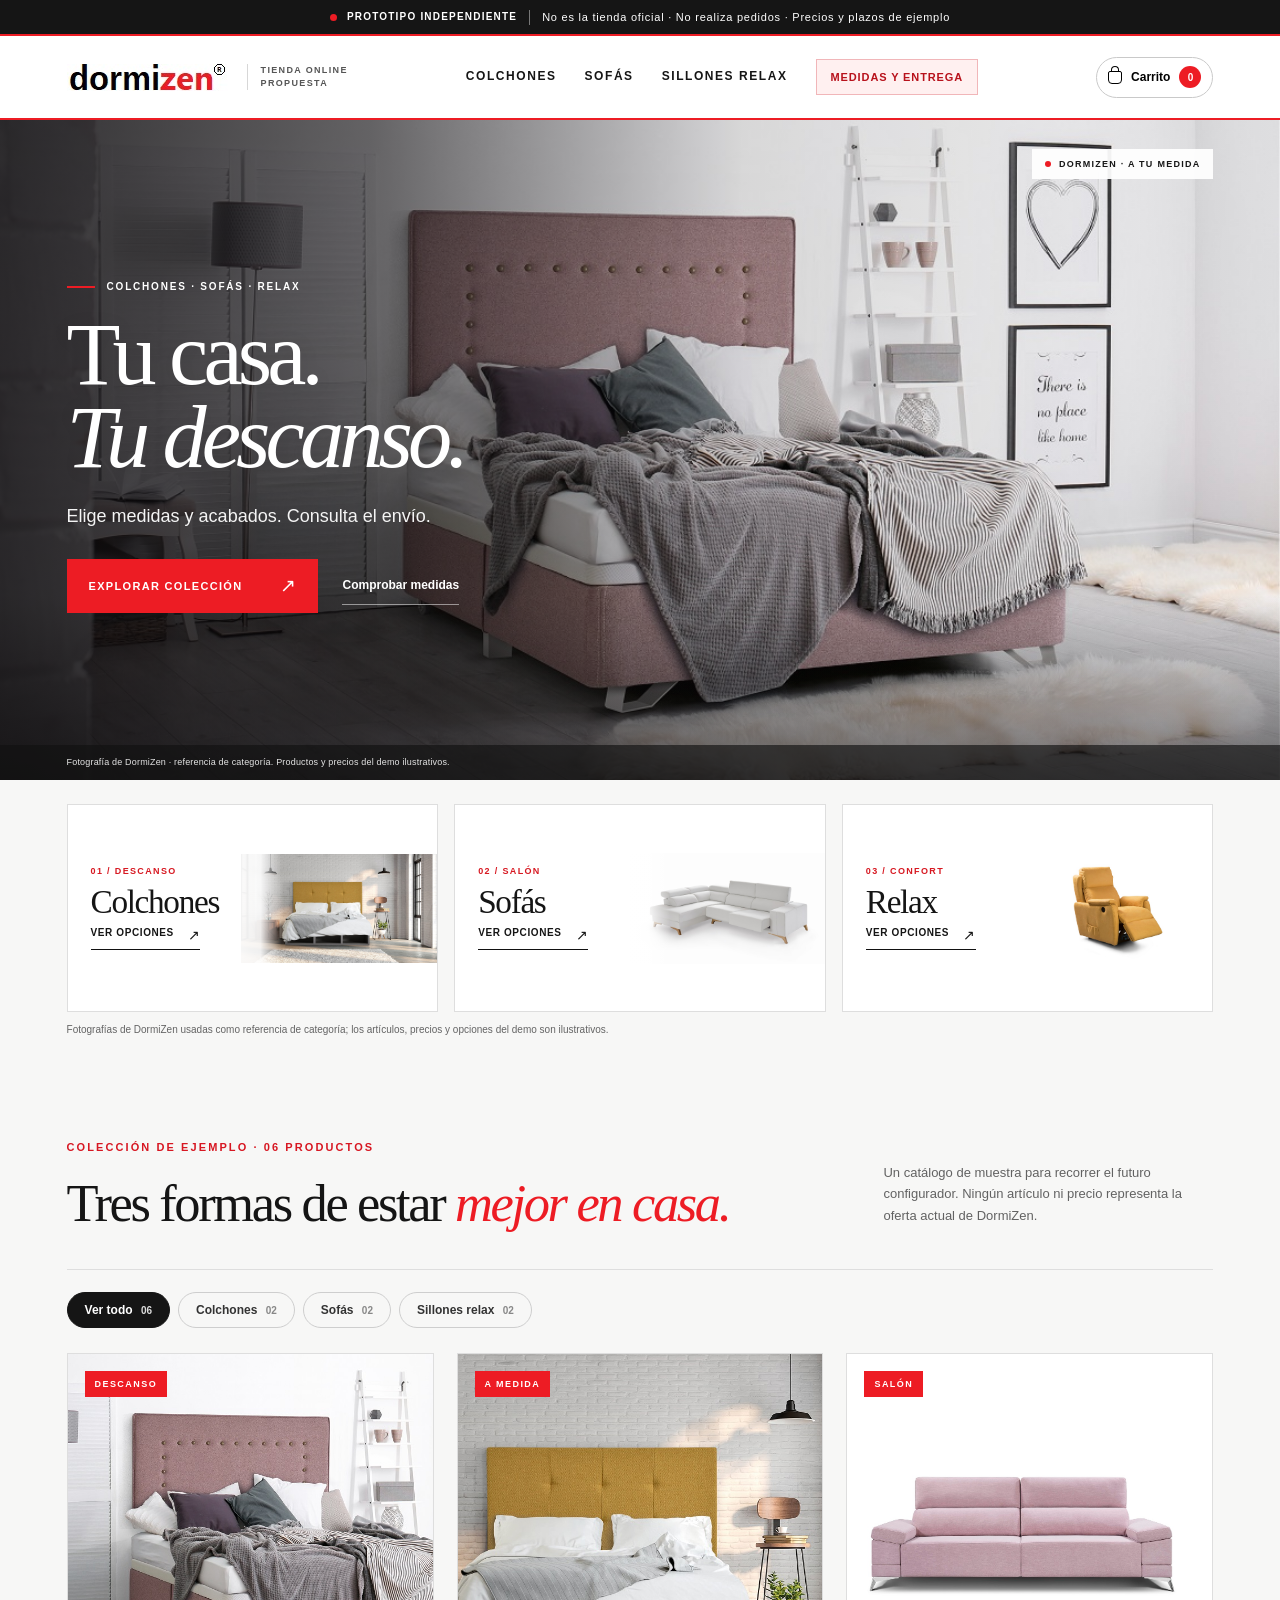
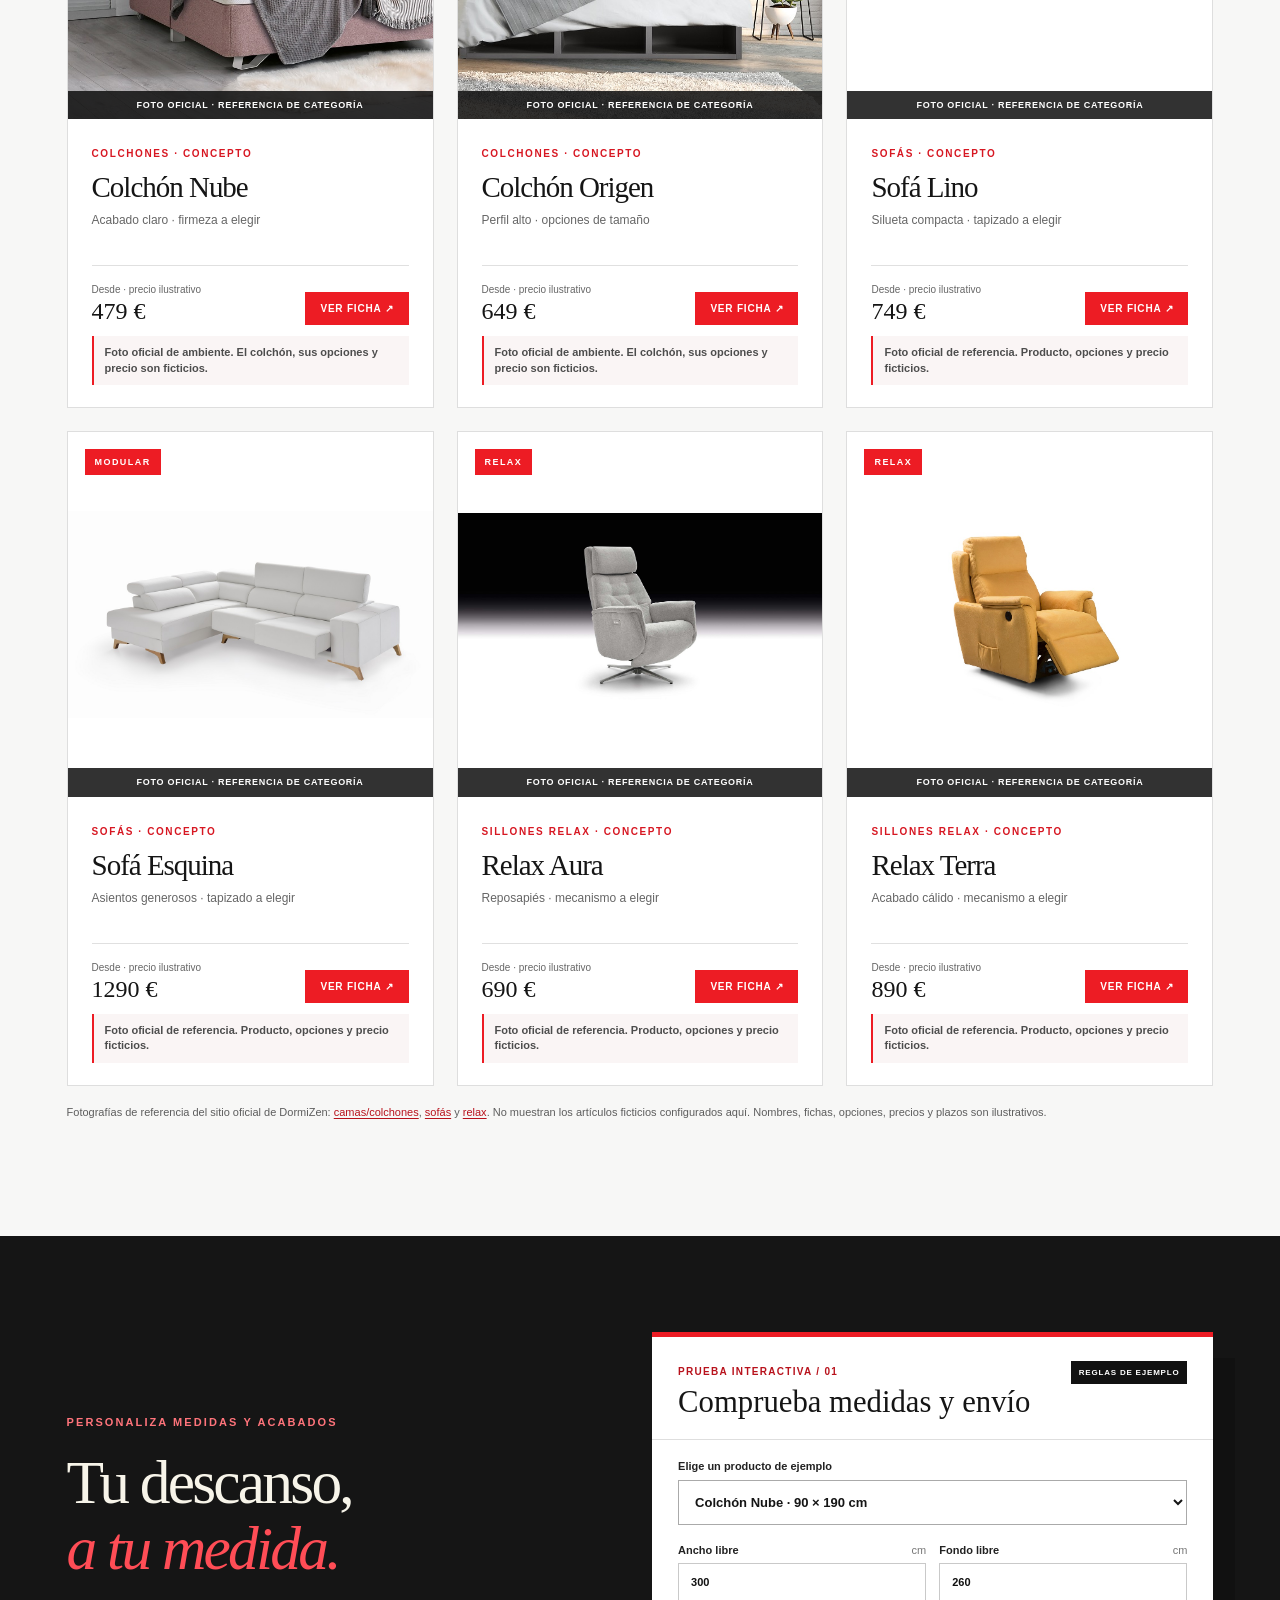
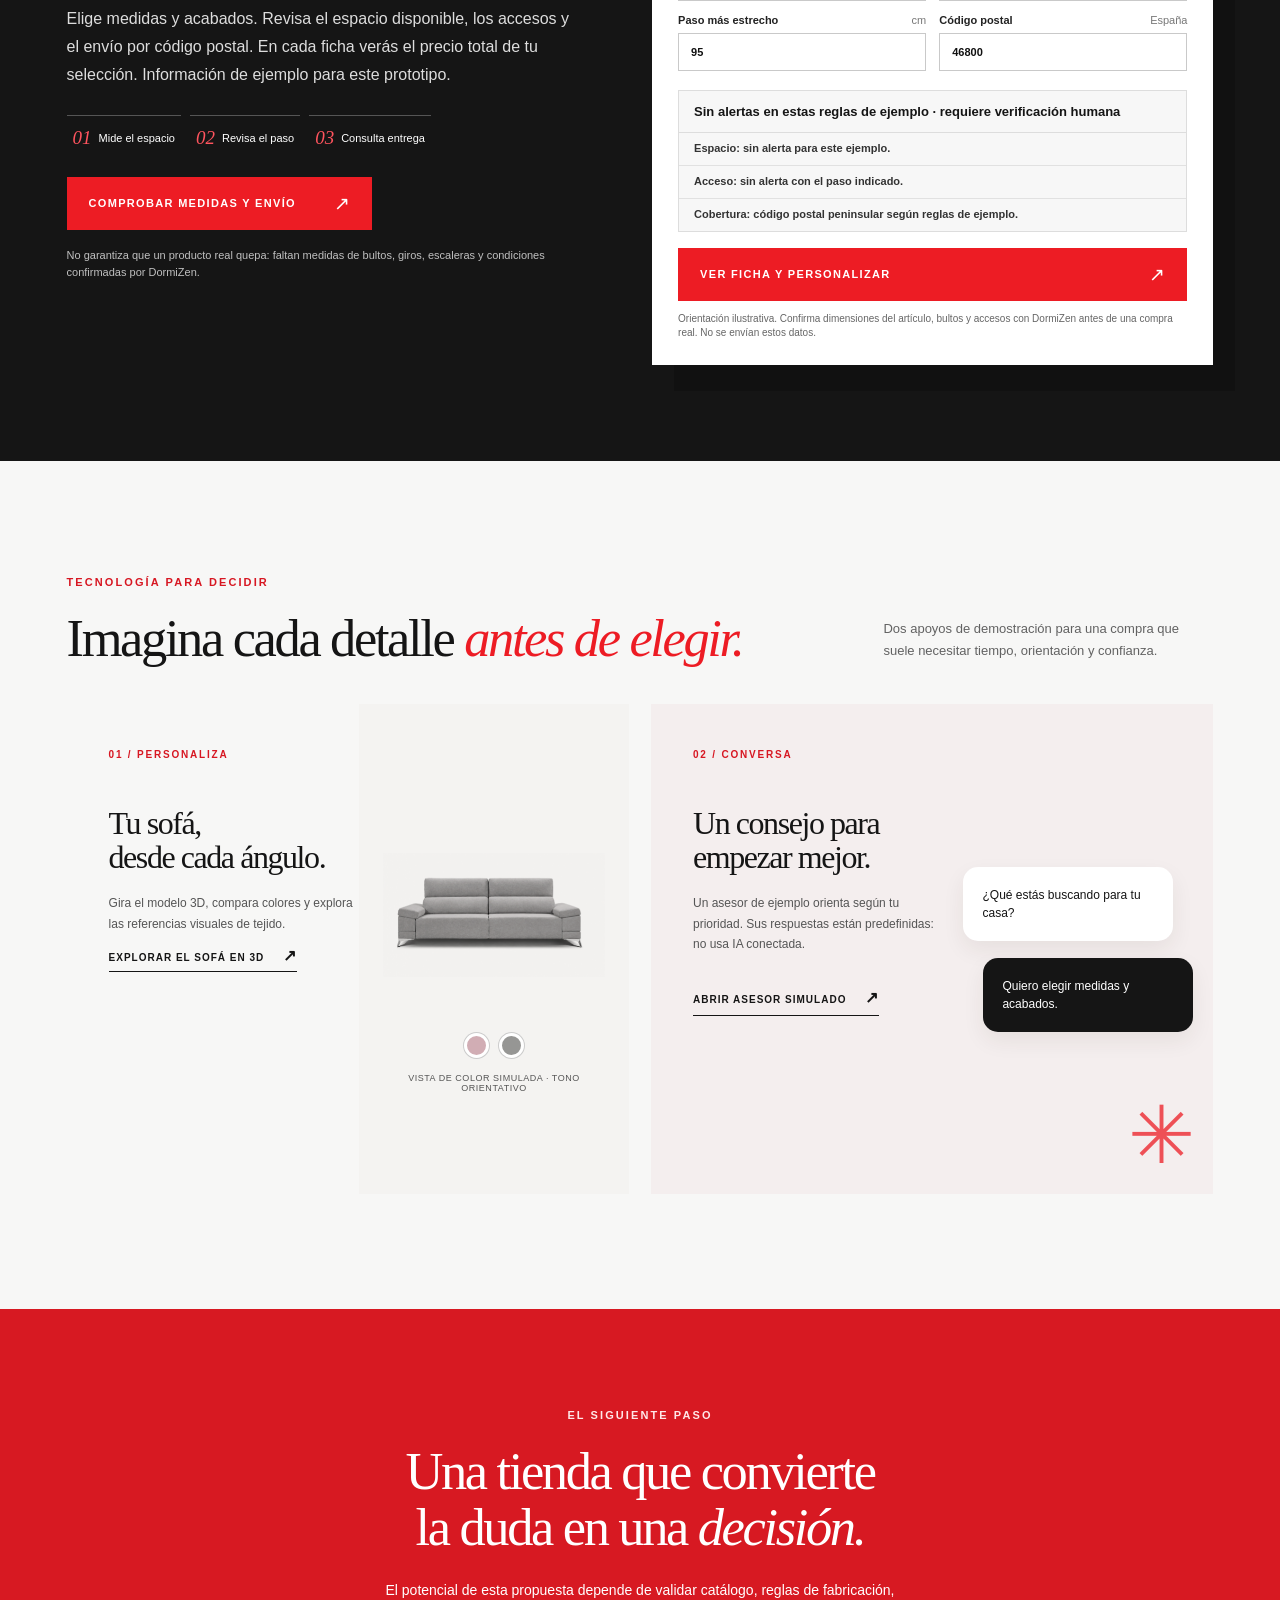
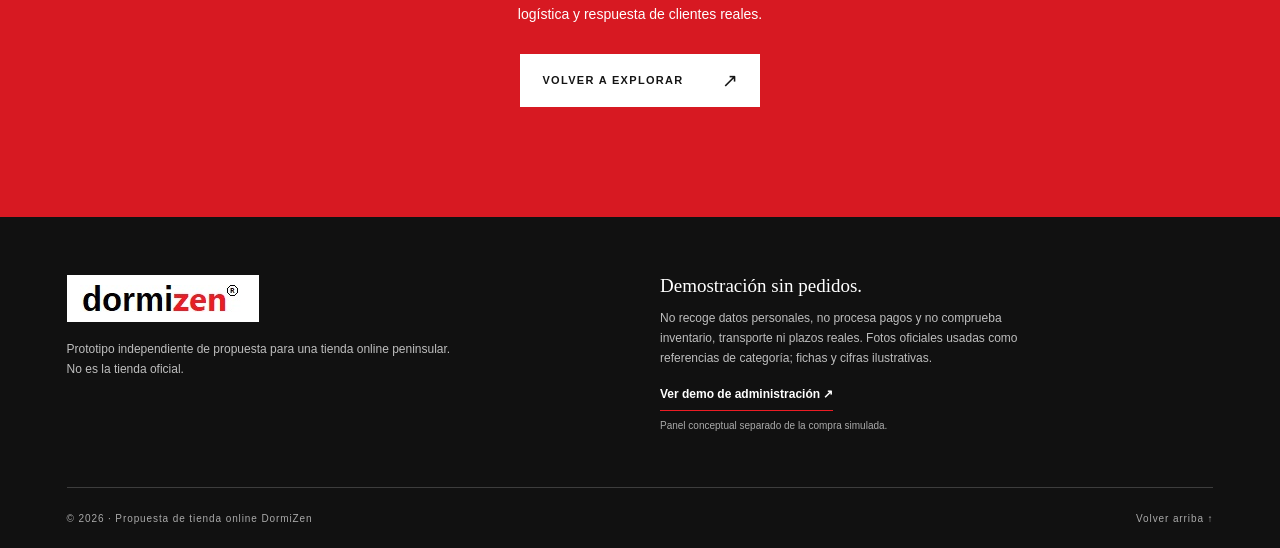
==== commit aaaeecc1: "Add product-specific 3D reconstructions and interactive gallery viewer" ====
--- a/index.html
+++ b/index.html
@@ -4,7 +4,7 @@
 <meta charset="utf-8"><meta name="viewport" content="width=device-width,initial-scale=1">
 <meta name="robots" content="noindex,nofollow,noarchive"><meta name="theme-color" content="#111111">
 <meta name="description" content="Prototipo conceptual e independiente de tienda online DormiZen · Tienda online. No realiza pedidos.">
-<title>DormiZen · Tienda online · Prototipo conceptual</title><link rel="stylesheet" href="style.css?v=variantes-20261012"><link rel="stylesheet" href="brand.css?v=variantes-20261012"><link rel="stylesheet" href="hero.css?v=variantes-20261012"><link rel="stylesheet" href="product.css?v=variantes-20261012"><link rel="stylesheet" href="variants.css?v=variantes-20261012">
+<title>DormiZen · Tienda online · Prototipo conceptual</title><link rel="stylesheet" href="style.css?v=3d-productos-20261014"><link rel="stylesheet" href="brand.css?v=3d-productos-20261014"><link rel="stylesheet" href="hero.css?v=3d-productos-20261014"><link rel="stylesheet" href="product.css?v=3d-productos-20261014"><link rel="stylesheet" href="variants.css?v=3d-productos-20261014"><link rel="stylesheet" href="product-3d.css?v=3d-productos-20261014">
 </head>
 <body>
 <div class="prototype-bar" role="note"><span class="prototype-dot"></span><strong>PROTOTIPO INDEPENDIENTE</strong><span class="prototype-divider"></span>No es la tienda oficial · No realiza pedidos · Precios y plazos de ejemplo</div>
@@ -30,27 +30,28 @@
 <section class="category-rail" aria-label="Explorar categorías de ejemplo"><a class="category-tile" href="#catalogo" data-filter="colchones"><span class="category-tile-image tile-colchones" aria-hidden="true"></span><span class="category-tile-text"><small>01 / DESCANSO</small><strong>Colchones</strong><span>Ver opciones <b aria-hidden="true">↗</b></span></span></a><a class="category-tile" href="#catalogo" data-filter="sofas"><span class="category-tile-image tile-sofas" aria-hidden="true"></span><span class="category-tile-text"><small>02 / SALÓN</small><strong>Sofás</strong><span>Ver opciones <b aria-hidden="true">↗</b></span></span></a><a class="category-tile" href="#catalogo" data-filter="relax"><span class="category-tile-image tile-relax" aria-hidden="true"></span><span class="category-tile-text"><small>03 / CONFORT</small><strong>Relax</strong><span>Ver opciones <b aria-hidden="true">↗</b></span></span></a><p>Fotografías de DormiZen usadas como referencia de categoría; los artículos, precios y opciones del demo son ilustrativos.</p></section>
 <section class="section catalog-section" id="catalogo"><div class="section-heading"><div><p class="eyebrow">COLECCIÓN DE EJEMPLO · 06 PRODUCTOS</p><h2>Tres formas de estar <em>mejor en casa.</em></h2></div><p>Un catálogo de muestra para recorrer el futuro configurador. Ningún artículo ni precio representa la oferta actual de DormiZen.</p></div><div class="filter-bar" role="group" aria-label="Filtrar productos"><button type="button" data-filter="all" class="filter active" aria-pressed="true">Ver todo <span>06</span></button><button type="button" data-filter="colchones" class="filter" aria-pressed="false">Colchones <span>02</span></button><button type="button" data-filter="sofas" class="filter" aria-pressed="false">Sofás <span>02</span></button><button type="button" data-filter="relax" class="filter" aria-pressed="false">Sillones relax <span>02</span></button></div><div id="catalog-grid" class="catalog-grid" aria-live="polite"></div><p class="catalog-footnote">Fotografías de referencia del sitio oficial de DormiZen: <a href="https://dormizen.com/colchones.html" target="_blank" rel="noopener noreferrer">camas/colchones</a>, <a href="https://dormizen.com/sofas.html" target="_blank" rel="noopener noreferrer">sofás</a> y <a href="https://dormizen.com/relax.html" target="_blank" rel="noopener noreferrer">relax</a>. No muestran los artículos ficticios configurados aquí. Nombres, fichas, opciones, precios y plazos son ilustrativos.</p></section>
 <section class="section encaja-section" id="como-funciona"><div class="encaja-intro"><p class="eyebrow light">PERSONALIZA MEDIDAS Y ACABADOS</p><h2>Tu descanso,<br><em>a tu medida.</em></h2><p>Elige medidas y acabados. Revisa el espacio disponible, los accesos y el envío por código postal. En cada ficha verás el precio total de tu selección. Información de ejemplo para este prototipo.</p><div class="encaja-proof"><span><b>01</b> Mide el espacio</span><span><b>02</b> Revisa el paso</span><span><b>03</b> Consulta entrega</span></div><a class="button button-light" href="#quick-fit">Comprobar medidas y envío <span aria-hidden="true">↗</span></a><p class="encaja-caveat">No garantiza que un producto real quepa: faltan medidas de bultos, giros, escaleras y condiciones confirmadas por DormiZen.</p></div><div class="quick-fit-card" id="quick-fit"><div class="quick-fit-head"><div><span>PRUEBA INTERACTIVA / 01</span><h3>Comprueba medidas y envío</h3></div><strong>REGLAS DE EJEMPLO</strong></div><div class="quick-fit-body"><label class="quick-fit-choice" for="quick-fit-product">Elige un producto de ejemplo<select id="quick-fit-product"><option value="nube">Colchón Nube · 90 × 190 cm</option><option value="lino">Sofá Lino · 180 × 95 cm</option><option value="aura">Relax Aura · 82 × 165 cm abierto</option></select></label><div class="quick-fit-grid"><label for="quick-fit-width">Ancho libre <span>cm</span><input id="quick-fit-width" type="number" inputmode="numeric" min="50" max="1000" value="300"></label><label for="quick-fit-depth">Fondo libre <span>cm</span><input id="quick-fit-depth" type="number" inputmode="numeric" min="50" max="1000" value="260"></label><label for="quick-fit-door">Paso más estrecho <span>cm</span><input id="quick-fit-door" type="number" inputmode="numeric" min="40" max="300" value="95"></label><label for="quick-fit-postcode">Código postal <span>España</span><input id="quick-fit-postcode" type="text" inputmode="numeric" autocomplete="off" maxlength="5" value="46800" placeholder="Ej. 46800"></label></div><div id="quick-fit-result" class="quick-fit-result" role="status" aria-live="polite"></div><button type="button" id="quick-fit-continue" class="button button-dark button-full" data-open-product="nube" data-copy-fit>Ver ficha y personalizar <span aria-hidden="true">↗</span></button><p class="quick-fit-note">Orientación ilustrativa. Confirma dimensiones del artículo, bultos y accesos con DormiZen antes de una compra real. No se envían estos datos.</p></div></div></section>
-<section class="section experience-section" id="experiencias"><div class="section-heading"><div><p class="eyebrow">TECNOLOGÍA PARA DECIDIR</p><h2>Imagina cada detalle <em>antes de elegir.</em></h2></div><p>Dos apoyos de demostración para una compra que suele necesitar tiempo, orientación y confianza.</p></div><div class="experience-grid"><article class="experience-card color-experience"><div class="experience-copy"><span class="experience-number">01 / PERSONALIZA</span><h3>El mismo sofá.<br>Otro color.</h3><p>Compara dos colores sin cambiar de modelo y explora referencias visuales de tejido.</p><a class="text-link" href="#producto/lino" data-open-product="lino">Ver colores y tapizados <span aria-hidden="true">↗</span></a></div><div class="color-experience-visual"><img src="assets/variants/lino-gris.png" alt="Simulación del mismo sofá en gris piedra" loading="lazy"><div class="experience-swatches" aria-hidden="true"><span style="background:#d1adb4"></span><span style="background:#969694"></span></div><small>VISTA DE COLOR SIMULADA · TONO ORIENTATIVO</small></div></article><article class="experience-card advisor-card"><div class="experience-copy"><span class="experience-number">02 / CONVERSA</span><h3>Un consejo para<br>empezar mejor.</h3><p>Un asesor de ejemplo orienta según tu prioridad. Sus respuestas están predefinidas: no usa IA conectada.</p><button type="button" class="text-link" id="open-advisor">Abrir asesor simulado <span aria-hidden="true">↗</span></button></div><div class="chat-illustration"><div class="chat-bubble chat-question">¿Qué estás buscando para tu casa?</div><div class="chat-bubble chat-answer">Quiero elegir medidas y acabados.</div><div class="chat-symbol">✳</div></div></article></div></section>
+<section class="section experience-section" id="experiencias"><div class="section-heading"><div><p class="eyebrow">TECNOLOGÍA PARA DECIDIR</p><h2>Imagina cada detalle <em>antes de elegir.</em></h2></div><p>Dos apoyos de demostración para una compra que suele necesitar tiempo, orientación y confianza.</p></div><div class="experience-grid"><article class="experience-card color-experience"><div class="experience-copy"><span class="experience-number">01 / PERSONALIZA</span><h3>Tu sofá,<br>desde cada ángulo.</h3><p>Gira el modelo 3D, compara colores y explora las referencias visuales de tejido.</p><a class="text-link" href="#producto/lino" data-open-product="lino" data-show-3d>Explorar el sofá en 3D <span aria-hidden="true">↗</span></a></div><div class="color-experience-visual"><img src="assets/variants/lino-gris.png" alt="Simulación del mismo sofá en gris piedra" loading="lazy"><div class="experience-swatches" aria-hidden="true"><span style="background:#d1adb4"></span><span style="background:#969694"></span></div><small>VISTA DE COLOR SIMULADA · TONO ORIENTATIVO</small></div></article><article class="experience-card advisor-card"><div class="experience-copy"><span class="experience-number">02 / CONVERSA</span><h3>Un consejo para<br>empezar mejor.</h3><p>Un asesor de ejemplo orienta según tu prioridad. Sus respuestas están predefinidas: no usa IA conectada.</p><button type="button" class="text-link" id="open-advisor">Abrir asesor simulado <span aria-hidden="true">↗</span></button></div><div class="chat-illustration"><div class="chat-bubble chat-question">¿Qué estás buscando para tu casa?</div><div class="chat-bubble chat-answer">Quiero elegir medidas y acabados.</div><div class="chat-symbol">✳</div></div></article></div></section>
 <section class="closing-section"><p class="eyebrow light">EL SIGUIENTE PASO</p><h2>Una tienda que convierte<br>la duda en una <em>decisión.</em></h2><p>El potencial de esta propuesta depende de validar catálogo, reglas de fabricación, logística y respuesta de clientes reales.</p><a class="button button-light" href="#catalogo">Volver a explorar <span aria-hidden="true">↗</span></a></section>
 </main>
 <main id="product-detail" class="product-detail" hidden>
 <nav class="pdp-breadcrumb" aria-label="Ruta del producto"><a href="#inicio">Inicio</a><span aria-hidden="true">/</span><a id="pdp-category-link" href="#catalogo" data-filter="sofas">Sofás</a><span aria-hidden="true">/</span><span id="pdp-breadcrumb-name">Producto</span></nav>
 <p id="pdp-mobile-name" class="pdp-mobile-title"></p>
-<div class="pdp-shell"><div class="pdp-gallery"><div class="pdp-media-main"><span id="pdp-visual-badge" class="pdp-visual-badge" hidden>SIMULACIÓN DE COLOR</span><img id="pdp-main-image" src="assets/sofa014.jpg" alt="Referencia visual de categoría"><div id="pdp-measure-diagram" class="pdp-measure-diagram" hidden></div><button type="button" id="pdp-zoom" aria-label="Ampliar fotografía de referencia">↗ Ampliar</button></div><div id="pdp-thumbnails" class="pdp-thumbnails" role="group" aria-label="Galería del mismo producto y medidas"></div><p id="pdp-media-caption" class="pdp-media-note"></p></div>
+<div class="pdp-shell"><div class="pdp-gallery"><div class="pdp-media-main"><span id="pdp-visual-badge" class="pdp-visual-badge" hidden>SIMULACIÓN DE COLOR</span><img id="pdp-main-image" src="assets/sofa014.jpg" alt="Referencia visual de categoría"><div id="pdp-measure-diagram" class="pdp-measure-diagram" hidden></div><div id="pdp-3d-frame" class="pdp-3d-frame" hidden><model-viewer id="pdp-model" camera-controls disable-pan touch-action="pan-y" shadow-intensity="1" shadow-softness="0.8" environment-image="neutral" exposure="1" camera-orbit="20deg 75deg 105%" min-field-of-view="18deg" interaction-prompt="none" loading="eager" alt="Reconstrucción orientativa 3D del producto"></model-viewer><span class="pdp-3d-label">RECONSTRUCCIÓN 3D ORIENTATIVA</span><div id="pdp-3d-status" class="pdp-3d-status" role="status" aria-live="polite">Preparando el producto 3D…</div><div class="pdp-3d-tools"><button id="pdp-3d-reset" type="button" aria-label="Restablecer vista 3D">↺ Vista inicial</button><button id="pdp-3d-zoom-in" type="button" aria-label="Acercar producto 3D">+</button><button id="pdp-3d-zoom-out" type="button" aria-label="Alejar producto 3D">−</button><button id="pdp-3d-fullscreen" type="button" aria-label="Ampliar visor 3D">⛶</button></div><p class="pdp-3d-instruction">Arrastra para girar · Rueda o pellizca para acercar</p></div><button id="pdp-launch-3d" class="pdp-launch-3d" type="button" hidden>Ver en 3D <span aria-hidden="true">↗</span></button><button type="button" id="pdp-zoom" aria-label="Ampliar fotografía de referencia">↗ Ampliar</button></div><div id="pdp-thumbnails" class="pdp-thumbnails" role="group" aria-label="Galería del mismo producto y medidas"></div><p id="pdp-media-caption" class="pdp-media-note"></p></div>
 <div class="pdp-purchase"><p id="pdp-kicker" class="pdp-kicker">PRODUCTO FICTICIO · PROTOTIPO</p><h1 id="pdp-title" tabindex="-1">Producto</h1><p id="pdp-description" class="pdp-description pdp-short-description"></p><p class="pdp-price"><small>Artículo configurado · precio ilustrativo, IVA incluido</small><span id="pdp-price">—</span></p><div class="pdp-key-features"><div><svg viewBox="0 0 24 24" aria-hidden="true"><path d="M3 7v10M21 7v10M3 12h18M7 9l-4 3 4 3M17 9l4 3-4 3"/></svg><strong id="pdp-fact-size">—</strong><span>Medidas de ejemplo</span></div><div><svg viewBox="0 0 24 24" aria-hidden="true"><path d="M12 3a9 9 0 1 0 0 18h1a2 2 0 0 0 2-2c0-1-1-2-1-3s1-2 3-2h1a3 3 0 0 0 3-3 9 9 0 0 0-9-8Z"/><circle cx="7" cy="10" r="1"/><circle cx="10" cy="7" r="1"/><circle cx="15" cy="7" r="1"/></svg><strong id="pdp-fact-option">—</strong><span>Opción seleccionada</span></div><div><svg viewBox="0 0 24 24" aria-hidden="true"><path d="M2 5h12v12H2ZM14 9h4l4 5v3h-8"/><circle cx="6" cy="18" r="2"/><circle cx="18" cy="18" r="2"/></svg><strong id="pdp-fact-delivery">—</strong><span>Entrega ilustrativa</span></div></div><section id="config-panel" class="pdp-config" aria-labelledby="config-title"><div class="panel-header"><div><span class="panel-kicker">PERSONALIZA TU SELECCIÓN</span><h2 id="config-title">Personaliza</h2></div></div><div class="panel-scroll"><div id="config-product" class="config-product"></div><div id="product-options" class="product-options"></div><details id="pdp-measures"><summary>Comprobar espacio, acceso y envío</summary><div class="config-group measure-group"><p>Introduce tus medidas y código postal. Los valores iniciales son un ejemplo.</p><div class="input-grid"><label>Ancho libre <span>cm</span><input id="room-width" type="number" inputmode="numeric" min="50" max="1000" value="300"></label><label>Fondo libre <span>cm</span><input id="room-depth" type="number" inputmode="numeric" min="50" max="1000" value="260"></label><label>Paso más estrecho <span>cm</span><input id="door-width" type="number" inputmode="numeric" min="40" max="300" value="95"></label><label>Código postal <span>España</span><input id="postcode" type="text" inputmode="numeric" autocomplete="off" maxlength="5" placeholder="Ej. 46800" value="46800"></label></div></div><div id="fit-report" class="fit-report" role="status" aria-live="polite"></div><p class="fabric-note">Comprobación orientativa: confirmar giros, embalajes y accesos reales.</p></details><div class="pricing-box"><div><span>Artículo configurado <small>(ejemplo)</small></span><strong id="item-price">—</strong></div><div><span>Entrega <small>(ejemplo)</small></span><strong id="shipping-price">—</strong></div><div id="complement-row" hidden><span>Complementos <small>(ejemplo)</small></span><strong id="complement-price">0 €</strong></div><div class="total-row"><span>Total ilustrativo <small>IVA incluido</small></span><strong id="total-price">—</strong></div></div><p class="pdp-visual-note">Demo: fotos de referencia; nombres, medidas, opciones y precios ficticios.</p></div><div class="panel-footer"><button id="add-to-cart" class="button button-dark button-full" type="button">Añadir al carrito simulado <span aria-hidden="true">↗</span></button><span id="config-action-hint">Completa las medidas y el código postal para continuar.</span></div></section></div></div>
 <section class="pdp-details-section"><h2>Detalles del producto</h2><div class="pdp-details-grid"><details><summary>En un vistazo</summary><ul id="pdp-highlights"></ul></details><details><summary>Ficha técnica de ejemplo</summary><table><tbody id="pdp-specs"></tbody></table></details><details><summary>Entrega y accesos</summary><p id="pdp-delivery"></p></details><details><summary>Cuidados y condiciones de compra</summary><p id="pdp-care"></p><p>Garantías y devoluciones por confirmar. Este prototipo no acepta pedidos.</p></details></div></section>
 <section class="pdp-details-section" id="pdp-complements"><h2>Completa tu selección.</h2><p>Accesorios de ejemplo. Selecciónalos para sumarlos al total; compatibilidad pendiente de validar.</p><div id="pdp-cross-grid" class="pdp-cross-grid"></div><div class="pdp-cross-total"><div><p>Complementos seleccionados</p><strong id="pdp-cross-total">0 €</strong><small>Se suman al presupuesto ilustrativo del producto.</small></div><button type="button" data-scroll-config>Revisar configuración y total ↗</button></div></section>
 <section class="pdp-details-section"><h2>También te puede gustar.</h2><p>Otros productos del catálogo de ejemplo para comparar antes de decidir.</p><div id="pdp-related-grid" class="pdp-related-grid"></div></section><a class="pdp-back" href="#catalogo">← Volver al catálogo</a>
 <div class="pdp-mobile-action"><div><small id="pdp-mobile-label">Total ilustrativo</small><strong id="pdp-mobile-price">—</strong></div><button type="button" id="pdp-mobile-buy">Ver opciones</button></div>
 </main>
-<footer class="site-footer"><div class="footer-brand"><span class="footer-logo-box"><img class="footer-logo" src="assets/logoDormizen.png" alt="DormiZen"></span><p>Prototipo independiente de propuesta para una tienda online peninsular. No es la tienda oficial.</p></div><div class="footer-note"><strong>Demostración sin pedidos.</strong><p>No recoge datos personales, no procesa pagos y no comprueba inventario, transporte ni plazos reales. Fotos oficiales usadas como referencias de categoría; fichas y cifras ilustrativas.</p><p class="admin-demo-link"><a href="admin/?v=variantes-20261012">Ver demo de administración ↗</a><span>Panel conceptual separado de la compra simulada.</span></p></div><div class="footer-bottom"><span>© 2026 · Propuesta de tienda online DormiZen</span><a href="#inicio">Volver arriba ↑</a></div></footer>
+<footer class="site-footer"><div class="footer-brand"><span class="footer-logo-box"><img class="footer-logo" src="assets/logoDormizen.png" alt="DormiZen"></span><p>Prototipo independiente de propuesta para una tienda online peninsular. No es la tienda oficial.</p></div><div class="footer-note"><strong>Demostración sin pedidos.</strong><p>No recoge datos personales, no procesa pagos y no comprueba inventario, transporte ni plazos reales. Fotos oficiales usadas como referencias de categoría; fichas y cifras ilustrativas.</p><p class="admin-demo-link"><a href="admin/?v=3d-productos-20261014">Ver demo de administración ↗</a><span>Panel conceptual separado de la compra simulada.</span></p></div><div class="footer-bottom"><span>© 2026 · Propuesta de tienda online DormiZen</span><a href="#inicio">Volver arriba ↑</a></div></footer>
 <div id="overlay" class="overlay" hidden></div>
 
 <section id="photo-panel" class="modal-panel pdp-zoom-modal" role="dialog" aria-modal="true" aria-labelledby="photo-title" hidden><div class="modal-header"><div><span class="panel-kicker">FOTOGRAFÍA DE REFERENCIA</span><h2 id="photo-title">Vista ampliada</h2></div><button type="button" class="icon-close" data-close aria-label="Cerrar fotografía">×</button></div><img id="pdp-zoom-image" src="assets/sofa014.jpg" alt="Referencia visual de categoría"><p id="pdp-zoom-caption" class="modal-note"></p></section>
 <section id="cart-panel" class="side-panel cart-panel" role="dialog" aria-modal="true" aria-labelledby="cart-title" hidden><div class="panel-header"><div><span class="panel-kicker">SOLO DEMOSTRACIÓN</span><h2 id="cart-title">Tu selección</h2></div><button type="button" class="icon-close" data-close aria-label="Cerrar carrito">×</button></div><div id="cart-items" class="cart-items panel-scroll"></div><div class="panel-footer cart-footer"><div class="cart-total"><span>Total simulado</span><strong id="cart-total">0 €</strong></div><p>No se solicita dirección ni se realizará ningún cargo.</p><button id="confirm-cart" type="button" class="button button-dark button-full">Confirmar simulación <span aria-hidden="true">↗</span></button></div></section>
 <section id="advisor-panel" class="modal-panel advisor-panel" role="dialog" aria-modal="true" aria-labelledby="advisor-title" hidden><div class="modal-header"><div><span class="panel-kicker">ASESOR SIMULADO · RESPUESTAS PREDEFINIDAS</span><h2 id="advisor-title">¿Por dónde empezamos?</h2></div><button type="button" class="icon-close" data-close aria-label="Cerrar asesor">×</button></div><div class="advisor-body"><div class="advisor-avatar">✳</div><div class="advisor-message">Hola. Esta demostración puede orientarte con tres prioridades. ¿Qué te importa más ahora?</div><div id="advisor-options" class="advisor-options"><button type="button" data-advice="space">Aprovechar el espacio</button><button type="button" data-advice="comfort">Máximo confort</button><button type="button" data-advice="care">Fácil mantenimiento</button></div><div id="advisor-response" class="advisor-response" aria-live="polite"></div></div><p class="modal-note">Guía de ejemplo sin IA conectada ni evaluación personalizada real.</p></section>
 <section id="success-panel" class="modal-panel success-panel" role="dialog" aria-modal="true" aria-labelledby="success-title" hidden><button type="button" class="icon-close success-close" data-close aria-label="Cerrar confirmación">×</button><div class="success-mark">✓</div><p class="panel-kicker">RECORRIDO COMPLETADO</p><h2 id="success-title">Así de fácil podría ser.</h2><p>Has terminado una compra <strong>simulada</strong>. No existe pedido, pago ni reserva; esta pantalla muestra únicamente el concepto de experiencia.</p><button type="button" class="button button-dark" id="back-to-shop">Volver a la colección <span aria-hidden="true">↗</span></button></section>
-<script src="product-data.js?v=variantes-20261012" defer></script>
-<script src="app.js?v=variantes-20261012" defer></script>
-<script src="product-page.js?v=variantes-20261012" defer></script>
+<script src="product-data.js?v=3d-productos-20261014" defer></script>
+<script src="app.js?v=3d-productos-20261014" defer></script>
+<script src="product-3d.js?v=3d-productos-20261014" defer></script>
+<script src="product-page.js?v=3d-productos-20261014" defer></script>
 </body></html>
--- a/product-3d.css
+++ b/product-3d.css
@@ -0,0 +1,21 @@
+/* Visor asociado a cada referencia: geometría 3D, no fotografías giradas. */
+.pdp-3d-frame{position:absolute;inset:0;z-index:3;background:radial-gradient(ellipse at 50% 40%,#faf9f7,#e9e5df);overflow:hidden}
+#pdp-model{width:100%;height:100%;display:block;touch-action:pan-y;--poster-color:transparent}
+.pdp-3d-label{position:absolute;top:15px;left:15px;pointer-events:none;background:#222;color:#fff;padding:7px 10px;font-size:9px;font-weight:750;letter-spacing:.05em}
+.pdp-3d-status{position:absolute;left:50%;top:50%;transform:translate(-50%,-50%);max-width:85%;width:max-content;padding:13px 17px;background:#fff;border:1px solid #ccc;box-shadow:0 6px 18px #0001;font-size:12px;line-height:1.5;color:#333;text-align:center;pointer-events:none}
+.pdp-3d-status.is-error{color:#a61921;border-color:#d72531}
+.pdp-3d-tools{position:absolute;bottom:45px;right:14px;display:flex;gap:5px}
+.pdp-3d-tools button{min-width:36px;min-height:36px;border:1px solid #c8c3be;background:#fffffff2;color:#222;padding:7px 10px;border-radius:4px;font-size:16px;font-weight:700;cursor:pointer;box-shadow:0 2px 5px #0001}
+#pdp-3d-reset{font-size:10px}
+.pdp-3d-tools button:hover{border-color:#ed1c24;color:#b31e28}
+.pdp-3d-tools button:focus-visible{outline:3px solid #ed1c24;outline-offset:2px}
+.pdp-3d-instruction{position:absolute;bottom:9px;left:10px;right:10px;pointer-events:none;font-size:10px;color:#514c47;text-align:center;line-height:1.4;margin:0}
+.pdp-launch-3d{position:absolute;top:15px;right:15px;z-index:2;padding:12px 15px;background:#ed1c24;color:#fff;border:1px solid #ed1c24;border-radius:4px;font-size:12px;font-weight:750;box-shadow:0 4px 12px #0002;cursor:pointer}
+.pdp-launch-3d:hover{background:#bd1621;border-color:#bd1621}
+.pdp-launch-3d:focus-visible{outline:3px solid #171717;outline-offset:3px}
+.pdp-thumbnails .pdp-3d-thumb{justify-content:center;color:#ad1824;background:#fff8f8;border-color:#e4b3b7;gap:7px}
+.pdp-3d-thumb svg{width:39px;height:39px;flex:none}
+.pdp-3d-frame:fullscreen{width:100vw;height:100dvh;position:fixed;inset:0}
+.pdp-3d-frame:fullscreen .pdp-3d-tools{bottom:65px;right:25px}
+.pdp-3d-frame:fullscreen .pdp-3d-instruction{bottom:25px;font-size:13px}
+@media(max-width:520px){.pdp-launch-3d{top:12px;right:12px;font-size:11px;padding:10px 12px}.pdp-3d-label{top:10px;left:10px;font-size:8px;padding:6px 7px}.pdp-3d-instruction{font-size:9px}.pdp-3d-tools{bottom:35px;right:10px}.pdp-3d-tools button{min-height:34px;min-width:34px;padding:6px 8px}.pdp-3d-thumb svg{width:33px;height:33px}}
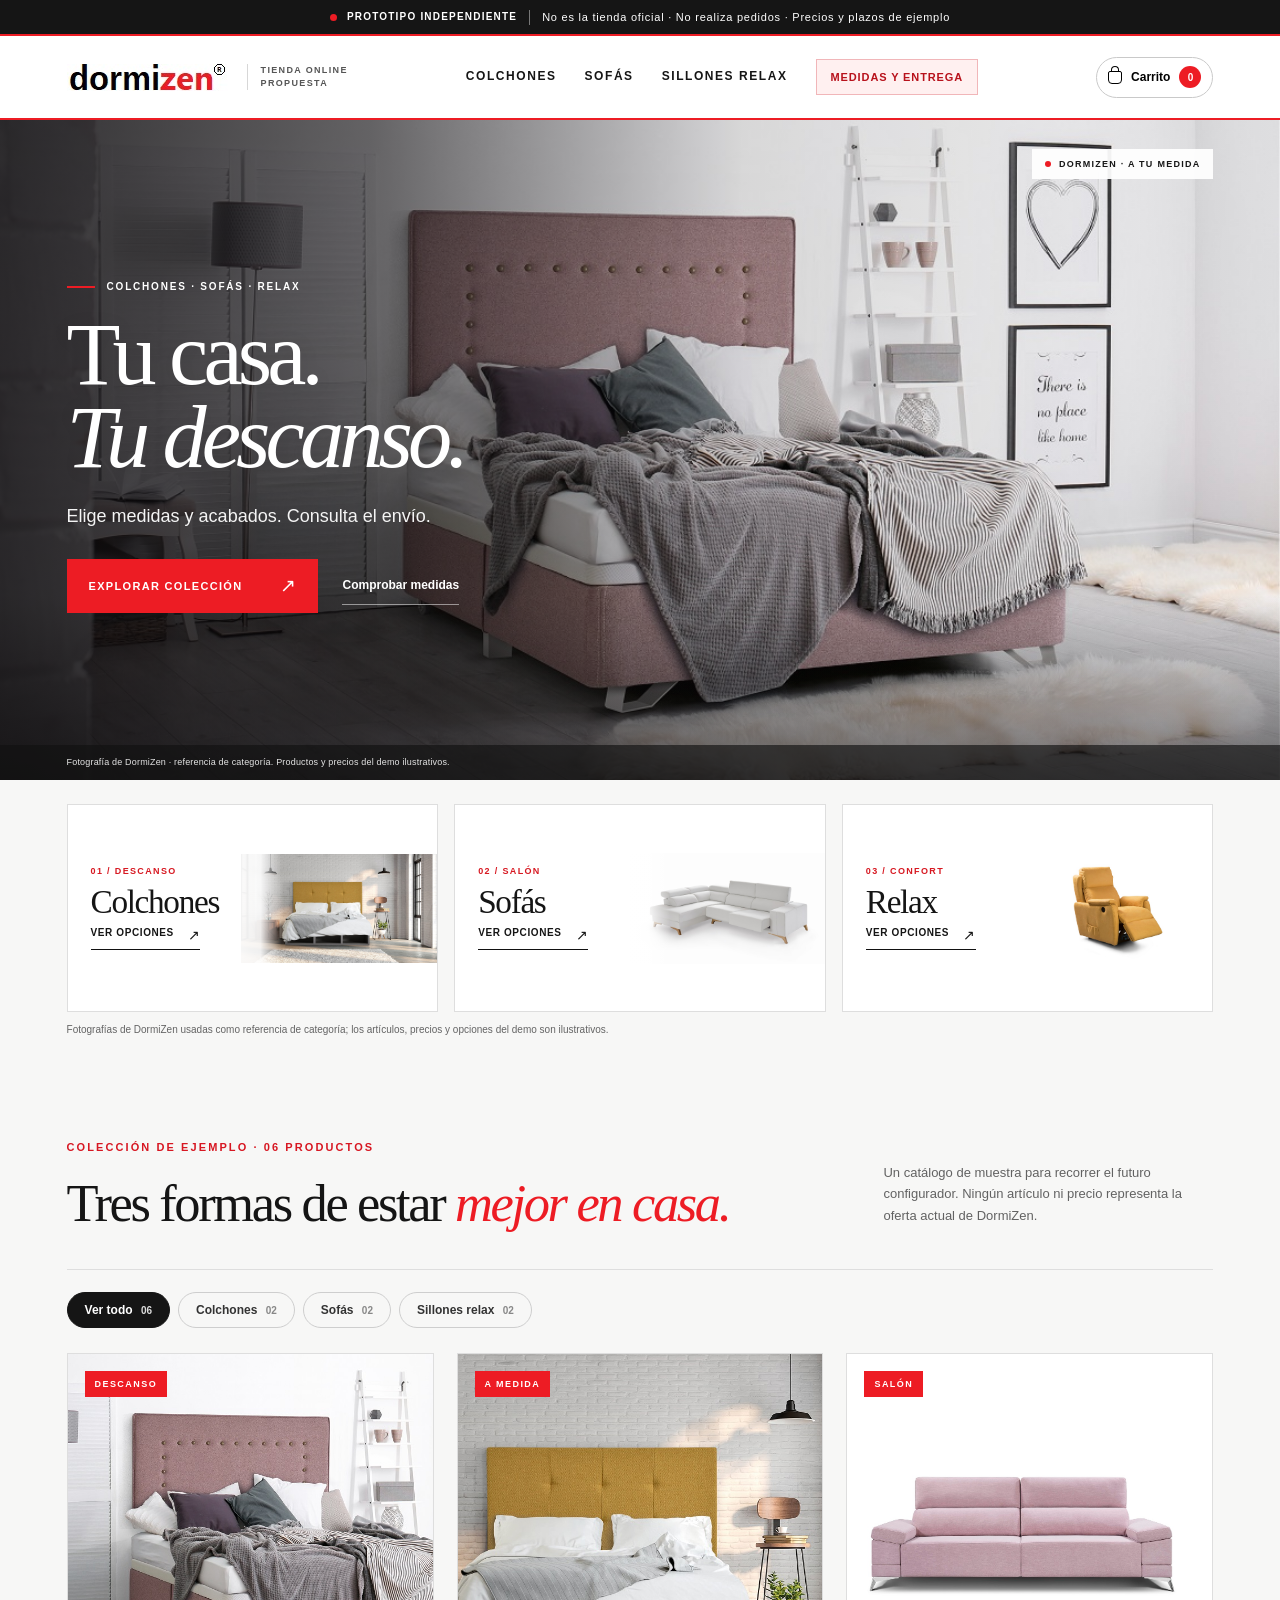
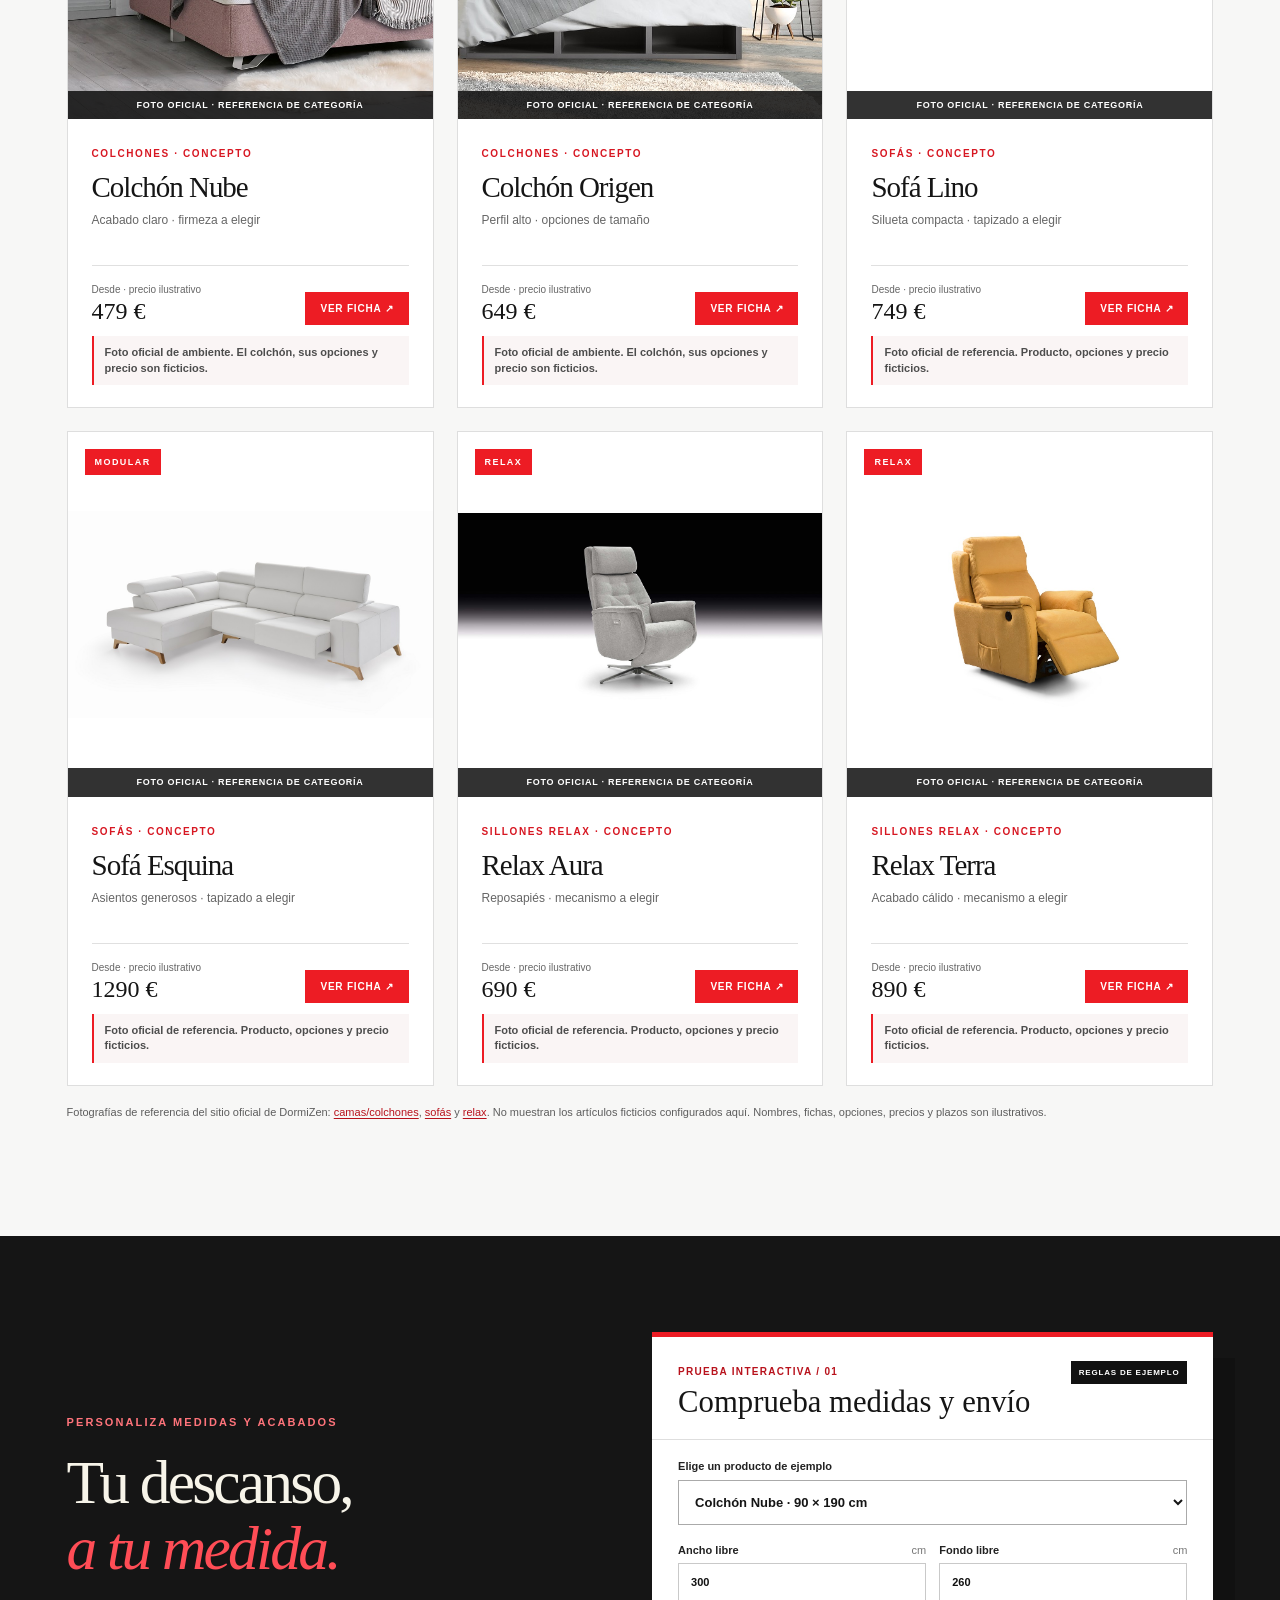
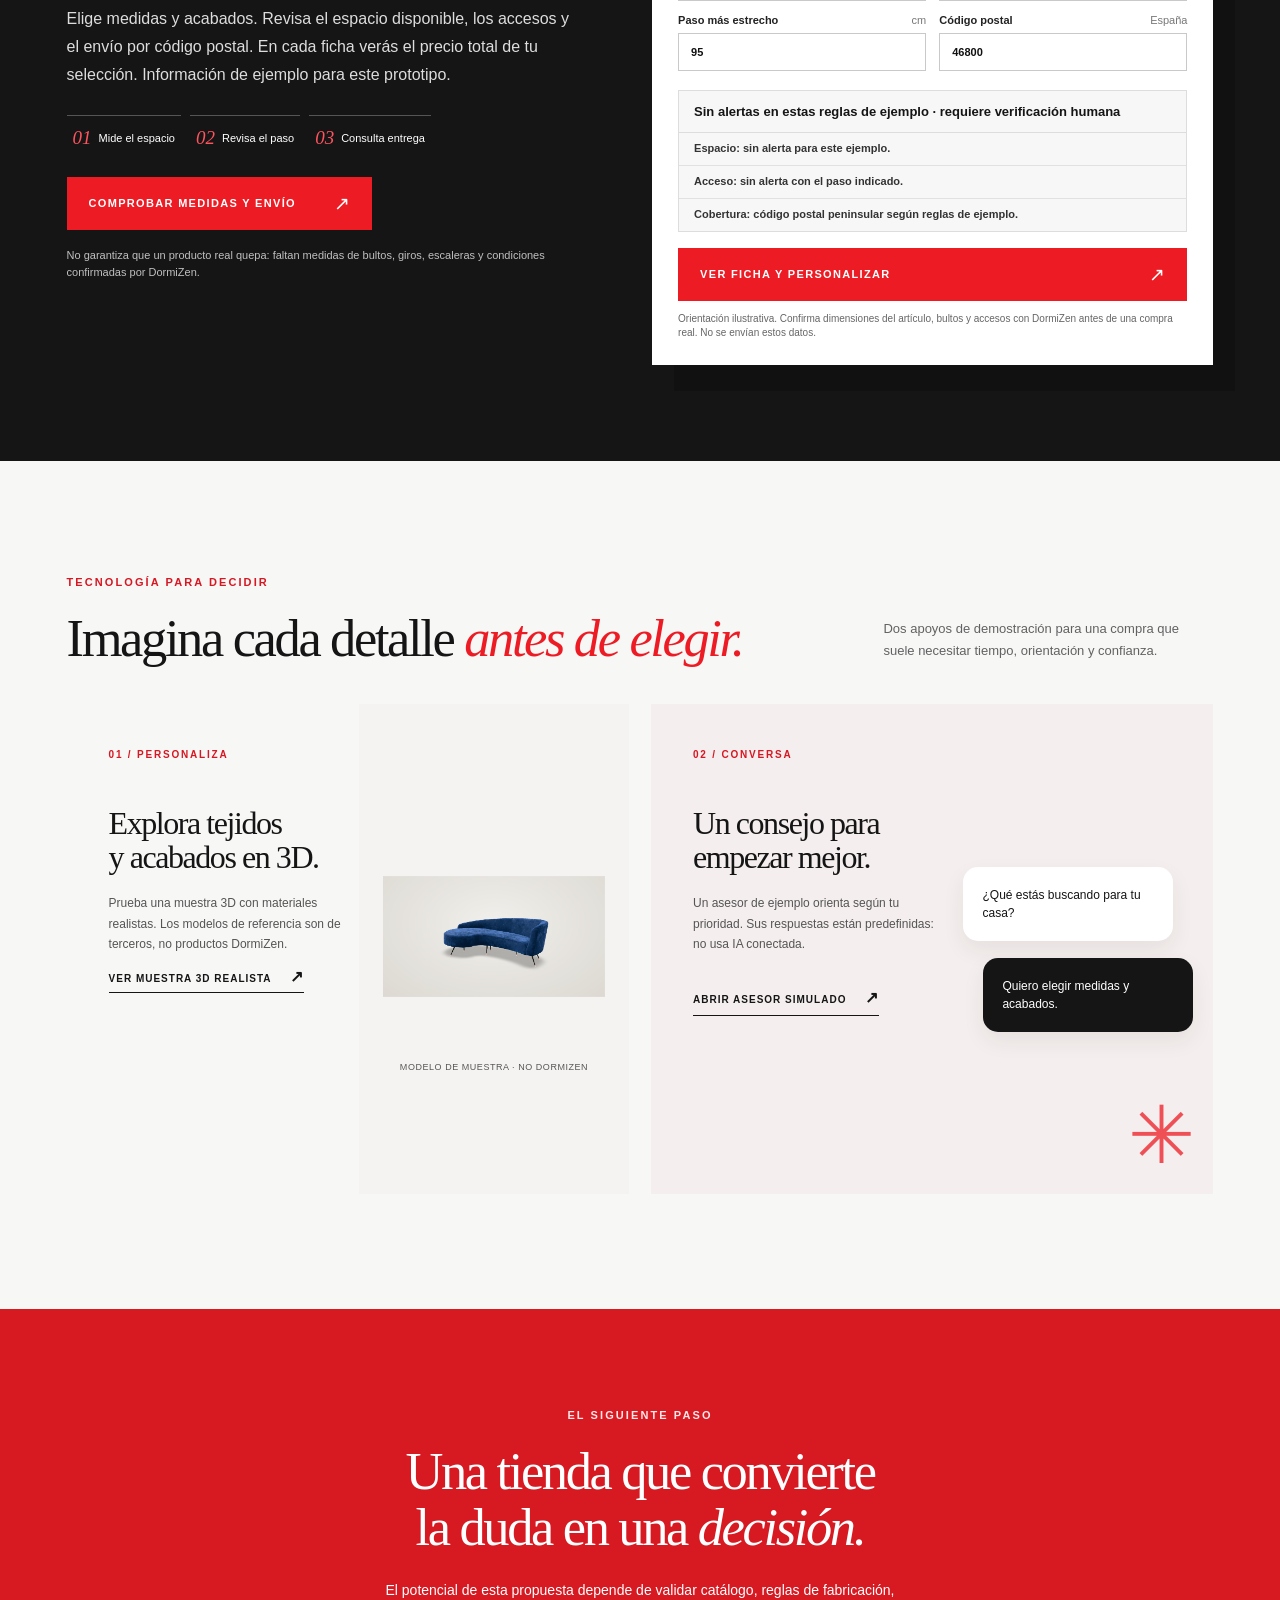
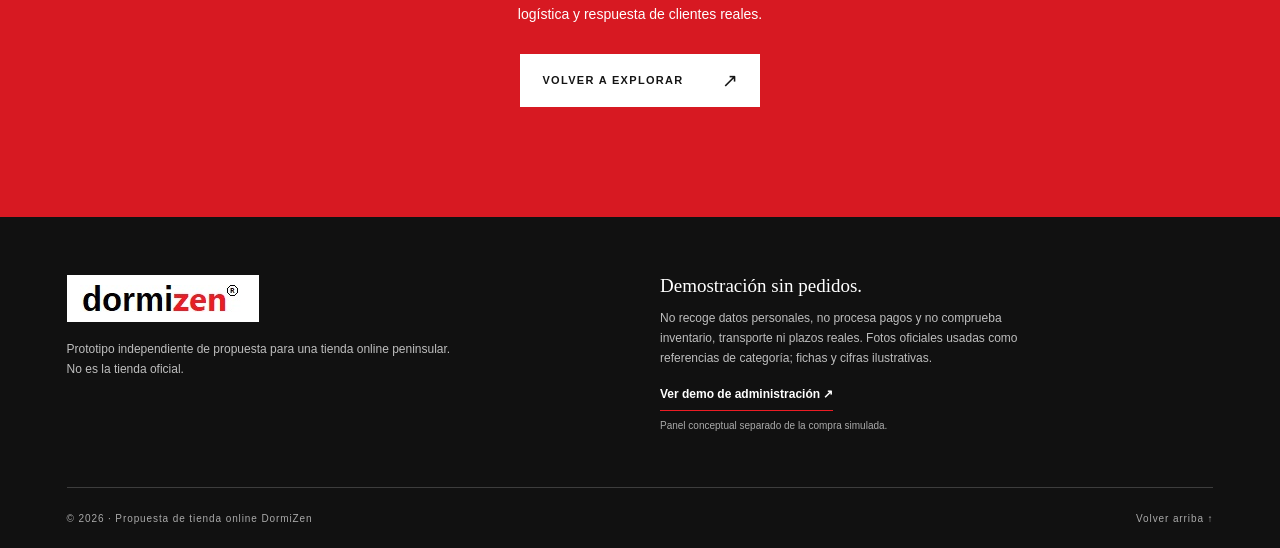
==== commit c212ed27: "Restore realistic 3D quality reference as an independent showcase" ====
--- a/index.html
+++ b/index.html
@@ -4,7 +4,7 @@
 <meta charset="utf-8"><meta name="viewport" content="width=device-width,initial-scale=1">
 <meta name="robots" content="noindex,nofollow,noarchive"><meta name="theme-color" content="#111111">
 <meta name="description" content="Prototipo conceptual e independiente de tienda online DormiZen · Tienda online. No realiza pedidos.">
-<title>DormiZen · Tienda online · Prototipo conceptual</title><link rel="stylesheet" href="style.css?v=3d-productos-20261014"><link rel="stylesheet" href="brand.css?v=3d-productos-20261014"><link rel="stylesheet" href="hero.css?v=3d-productos-20261014"><link rel="stylesheet" href="product.css?v=3d-productos-20261014"><link rel="stylesheet" href="variants.css?v=3d-productos-20261014"><link rel="stylesheet" href="product-3d.css?v=3d-productos-20261014">
+<title>DormiZen · Tienda online · Prototipo conceptual</title><link rel="stylesheet" href="style.css?v=realista-20261014"><link rel="stylesheet" href="brand.css?v=realista-20261014"><link rel="stylesheet" href="hero.css?v=realista-20261014"><link rel="stylesheet" href="product.css?v=realista-20261014"><link rel="stylesheet" href="variants.css?v=realista-20261014"><link rel="stylesheet" href="product-3d.css?v=realista-20261014">
 </head>
 <body>
 <div class="prototype-bar" role="note"><span class="prototype-dot"></span><strong>PROTOTIPO INDEPENDIENTE</strong><span class="prototype-divider"></span>No es la tienda oficial · No realiza pedidos · Precios y plazos de ejemplo</div>
@@ -30,7 +30,7 @@
 <section class="category-rail" aria-label="Explorar categorías de ejemplo"><a class="category-tile" href="#catalogo" data-filter="colchones"><span class="category-tile-image tile-colchones" aria-hidden="true"></span><span class="category-tile-text"><small>01 / DESCANSO</small><strong>Colchones</strong><span>Ver opciones <b aria-hidden="true">↗</b></span></span></a><a class="category-tile" href="#catalogo" data-filter="sofas"><span class="category-tile-image tile-sofas" aria-hidden="true"></span><span class="category-tile-text"><small>02 / SALÓN</small><strong>Sofás</strong><span>Ver opciones <b aria-hidden="true">↗</b></span></span></a><a class="category-tile" href="#catalogo" data-filter="relax"><span class="category-tile-image tile-relax" aria-hidden="true"></span><span class="category-tile-text"><small>03 / CONFORT</small><strong>Relax</strong><span>Ver opciones <b aria-hidden="true">↗</b></span></span></a><p>Fotografías de DormiZen usadas como referencia de categoría; los artículos, precios y opciones del demo son ilustrativos.</p></section>
 <section class="section catalog-section" id="catalogo"><div class="section-heading"><div><p class="eyebrow">COLECCIÓN DE EJEMPLO · 06 PRODUCTOS</p><h2>Tres formas de estar <em>mejor en casa.</em></h2></div><p>Un catálogo de muestra para recorrer el futuro configurador. Ningún artículo ni precio representa la oferta actual de DormiZen.</p></div><div class="filter-bar" role="group" aria-label="Filtrar productos"><button type="button" data-filter="all" class="filter active" aria-pressed="true">Ver todo <span>06</span></button><button type="button" data-filter="colchones" class="filter" aria-pressed="false">Colchones <span>02</span></button><button type="button" data-filter="sofas" class="filter" aria-pressed="false">Sofás <span>02</span></button><button type="button" data-filter="relax" class="filter" aria-pressed="false">Sillones relax <span>02</span></button></div><div id="catalog-grid" class="catalog-grid" aria-live="polite"></div><p class="catalog-footnote">Fotografías de referencia del sitio oficial de DormiZen: <a href="https://dormizen.com/colchones.html" target="_blank" rel="noopener noreferrer">camas/colchones</a>, <a href="https://dormizen.com/sofas.html" target="_blank" rel="noopener noreferrer">sofás</a> y <a href="https://dormizen.com/relax.html" target="_blank" rel="noopener noreferrer">relax</a>. No muestran los artículos ficticios configurados aquí. Nombres, fichas, opciones, precios y plazos son ilustrativos.</p></section>
 <section class="section encaja-section" id="como-funciona"><div class="encaja-intro"><p class="eyebrow light">PERSONALIZA MEDIDAS Y ACABADOS</p><h2>Tu descanso,<br><em>a tu medida.</em></h2><p>Elige medidas y acabados. Revisa el espacio disponible, los accesos y el envío por código postal. En cada ficha verás el precio total de tu selección. Información de ejemplo para este prototipo.</p><div class="encaja-proof"><span><b>01</b> Mide el espacio</span><span><b>02</b> Revisa el paso</span><span><b>03</b> Consulta entrega</span></div><a class="button button-light" href="#quick-fit">Comprobar medidas y envío <span aria-hidden="true">↗</span></a><p class="encaja-caveat">No garantiza que un producto real quepa: faltan medidas de bultos, giros, escaleras y condiciones confirmadas por DormiZen.</p></div><div class="quick-fit-card" id="quick-fit"><div class="quick-fit-head"><div><span>PRUEBA INTERACTIVA / 01</span><h3>Comprueba medidas y envío</h3></div><strong>REGLAS DE EJEMPLO</strong></div><div class="quick-fit-body"><label class="quick-fit-choice" for="quick-fit-product">Elige un producto de ejemplo<select id="quick-fit-product"><option value="nube">Colchón Nube · 90 × 190 cm</option><option value="lino">Sofá Lino · 180 × 95 cm</option><option value="aura">Relax Aura · 82 × 165 cm abierto</option></select></label><div class="quick-fit-grid"><label for="quick-fit-width">Ancho libre <span>cm</span><input id="quick-fit-width" type="number" inputmode="numeric" min="50" max="1000" value="300"></label><label for="quick-fit-depth">Fondo libre <span>cm</span><input id="quick-fit-depth" type="number" inputmode="numeric" min="50" max="1000" value="260"></label><label for="quick-fit-door">Paso más estrecho <span>cm</span><input id="quick-fit-door" type="number" inputmode="numeric" min="40" max="300" value="95"></label><label for="quick-fit-postcode">Código postal <span>España</span><input id="quick-fit-postcode" type="text" inputmode="numeric" autocomplete="off" maxlength="5" value="46800" placeholder="Ej. 46800"></label></div><div id="quick-fit-result" class="quick-fit-result" role="status" aria-live="polite"></div><button type="button" id="quick-fit-continue" class="button button-dark button-full" data-open-product="nube" data-copy-fit>Ver ficha y personalizar <span aria-hidden="true">↗</span></button><p class="quick-fit-note">Orientación ilustrativa. Confirma dimensiones del artículo, bultos y accesos con DormiZen antes de una compra real. No se envían estos datos.</p></div></div></section>
-<section class="section experience-section" id="experiencias"><div class="section-heading"><div><p class="eyebrow">TECNOLOGÍA PARA DECIDIR</p><h2>Imagina cada detalle <em>antes de elegir.</em></h2></div><p>Dos apoyos de demostración para una compra que suele necesitar tiempo, orientación y confianza.</p></div><div class="experience-grid"><article class="experience-card color-experience"><div class="experience-copy"><span class="experience-number">01 / PERSONALIZA</span><h3>Tu sofá,<br>desde cada ángulo.</h3><p>Gira el modelo 3D, compara colores y explora las referencias visuales de tejido.</p><a class="text-link" href="#producto/lino" data-open-product="lino" data-show-3d>Explorar el sofá en 3D <span aria-hidden="true">↗</span></a></div><div class="color-experience-visual"><img src="assets/variants/lino-gris.png" alt="Simulación del mismo sofá en gris piedra" loading="lazy"><div class="experience-swatches" aria-hidden="true"><span style="background:#d1adb4"></span><span style="background:#969694"></span></div><small>VISTA DE COLOR SIMULADA · TONO ORIENTATIVO</small></div></article><article class="experience-card advisor-card"><div class="experience-copy"><span class="experience-number">02 / CONVERSA</span><h3>Un consejo para<br>empezar mejor.</h3><p>Un asesor de ejemplo orienta según tu prioridad. Sus respuestas están predefinidas: no usa IA conectada.</p><button type="button" class="text-link" id="open-advisor">Abrir asesor simulado <span aria-hidden="true">↗</span></button></div><div class="chat-illustration"><div class="chat-bubble chat-question">¿Qué estás buscando para tu casa?</div><div class="chat-bubble chat-answer">Quiero elegir medidas y acabados.</div><div class="chat-symbol">✳</div></div></article></div></section>
+<section class="section experience-section" id="experiencias"><div class="section-heading"><div><p class="eyebrow">TECNOLOGÍA PARA DECIDIR</p><h2>Imagina cada detalle <em>antes de elegir.</em></h2></div><p>Dos apoyos de demostración para una compra que suele necesitar tiempo, orientación y confianza.</p></div><div class="experience-grid"><article class="experience-card color-experience"><div class="experience-copy"><span class="experience-number">01 / PERSONALIZA</span><h3>Explora tejidos<br>y acabados en 3D.</h3><p>Prueba una muestra 3D con materiales realistas. Los modelos de referencia son de terceros, no productos DormiZen.</p><a class="text-link" href="3d-realista.html?v=realista-20261014">Ver muestra 3D realista <span aria-hidden="true">↗</span></a></div><div class="color-experience-visual"><img src="assets/3d-reference-sofa.png" alt="Render del modelo 3D de muestra GlamVelvetSofa, no DormiZen" loading="lazy"><small>MODELO DE MUESTRA · NO DORMIZEN</small></div></article><article class="experience-card advisor-card"><div class="experience-copy"><span class="experience-number">02 / CONVERSA</span><h3>Un consejo para<br>empezar mejor.</h3><p>Un asesor de ejemplo orienta según tu prioridad. Sus respuestas están predefinidas: no usa IA conectada.</p><button type="button" class="text-link" id="open-advisor">Abrir asesor simulado <span aria-hidden="true">↗</span></button></div><div class="chat-illustration"><div class="chat-bubble chat-question">¿Qué estás buscando para tu casa?</div><div class="chat-bubble chat-answer">Quiero elegir medidas y acabados.</div><div class="chat-symbol">✳</div></div></article></div></section>
 <section class="closing-section"><p class="eyebrow light">EL SIGUIENTE PASO</p><h2>Una tienda que convierte<br>la duda en una <em>decisión.</em></h2><p>El potencial de esta propuesta depende de validar catálogo, reglas de fabricación, logística y respuesta de clientes reales.</p><a class="button button-light" href="#catalogo">Volver a explorar <span aria-hidden="true">↗</span></a></section>
 </main>
 <main id="product-detail" class="product-detail" hidden>
@@ -43,15 +43,15 @@
 <section class="pdp-details-section"><h2>También te puede gustar.</h2><p>Otros productos del catálogo de ejemplo para comparar antes de decidir.</p><div id="pdp-related-grid" class="pdp-related-grid"></div></section><a class="pdp-back" href="#catalogo">← Volver al catálogo</a>
 <div class="pdp-mobile-action"><div><small id="pdp-mobile-label">Total ilustrativo</small><strong id="pdp-mobile-price">—</strong></div><button type="button" id="pdp-mobile-buy">Ver opciones</button></div>
 </main>
-<footer class="site-footer"><div class="footer-brand"><span class="footer-logo-box"><img class="footer-logo" src="assets/logoDormizen.png" alt="DormiZen"></span><p>Prototipo independiente de propuesta para una tienda online peninsular. No es la tienda oficial.</p></div><div class="footer-note"><strong>Demostración sin pedidos.</strong><p>No recoge datos personales, no procesa pagos y no comprueba inventario, transporte ni plazos reales. Fotos oficiales usadas como referencias de categoría; fichas y cifras ilustrativas.</p><p class="admin-demo-link"><a href="admin/?v=3d-productos-20261014">Ver demo de administración ↗</a><span>Panel conceptual separado de la compra simulada.</span></p></div><div class="footer-bottom"><span>© 2026 · Propuesta de tienda online DormiZen</span><a href="#inicio">Volver arriba ↑</a></div></footer>
+<footer class="site-footer"><div class="footer-brand"><span class="footer-logo-box"><img class="footer-logo" src="assets/logoDormizen.png" alt="DormiZen"></span><p>Prototipo independiente de propuesta para una tienda online peninsular. No es la tienda oficial.</p></div><div class="footer-note"><strong>Demostración sin pedidos.</strong><p>No recoge datos personales, no procesa pagos y no comprueba inventario, transporte ni plazos reales. Fotos oficiales usadas como referencias de categoría; fichas y cifras ilustrativas.</p><p class="admin-demo-link"><a href="admin/?v=realista-20261014">Ver demo de administración ↗</a><span>Panel conceptual separado de la compra simulada.</span></p></div><div class="footer-bottom"><span>© 2026 · Propuesta de tienda online DormiZen</span><a href="#inicio">Volver arriba ↑</a></div></footer>
 <div id="overlay" class="overlay" hidden></div>
 
 <section id="photo-panel" class="modal-panel pdp-zoom-modal" role="dialog" aria-modal="true" aria-labelledby="photo-title" hidden><div class="modal-header"><div><span class="panel-kicker">FOTOGRAFÍA DE REFERENCIA</span><h2 id="photo-title">Vista ampliada</h2></div><button type="button" class="icon-close" data-close aria-label="Cerrar fotografía">×</button></div><img id="pdp-zoom-image" src="assets/sofa014.jpg" alt="Referencia visual de categoría"><p id="pdp-zoom-caption" class="modal-note"></p></section>
 <section id="cart-panel" class="side-panel cart-panel" role="dialog" aria-modal="true" aria-labelledby="cart-title" hidden><div class="panel-header"><div><span class="panel-kicker">SOLO DEMOSTRACIÓN</span><h2 id="cart-title">Tu selección</h2></div><button type="button" class="icon-close" data-close aria-label="Cerrar carrito">×</button></div><div id="cart-items" class="cart-items panel-scroll"></div><div class="panel-footer cart-footer"><div class="cart-total"><span>Total simulado</span><strong id="cart-total">0 €</strong></div><p>No se solicita dirección ni se realizará ningún cargo.</p><button id="confirm-cart" type="button" class="button button-dark button-full">Confirmar simulación <span aria-hidden="true">↗</span></button></div></section>
 <section id="advisor-panel" class="modal-panel advisor-panel" role="dialog" aria-modal="true" aria-labelledby="advisor-title" hidden><div class="modal-header"><div><span class="panel-kicker">ASESOR SIMULADO · RESPUESTAS PREDEFINIDAS</span><h2 id="advisor-title">¿Por dónde empezamos?</h2></div><button type="button" class="icon-close" data-close aria-label="Cerrar asesor">×</button></div><div class="advisor-body"><div class="advisor-avatar">✳</div><div class="advisor-message">Hola. Esta demostración puede orientarte con tres prioridades. ¿Qué te importa más ahora?</div><div id="advisor-options" class="advisor-options"><button type="button" data-advice="space">Aprovechar el espacio</button><button type="button" data-advice="comfort">Máximo confort</button><button type="button" data-advice="care">Fácil mantenimiento</button></div><div id="advisor-response" class="advisor-response" aria-live="polite"></div></div><p class="modal-note">Guía de ejemplo sin IA conectada ni evaluación personalizada real.</p></section>
 <section id="success-panel" class="modal-panel success-panel" role="dialog" aria-modal="true" aria-labelledby="success-title" hidden><button type="button" class="icon-close success-close" data-close aria-label="Cerrar confirmación">×</button><div class="success-mark">✓</div><p class="panel-kicker">RECORRIDO COMPLETADO</p><h2 id="success-title">Así de fácil podría ser.</h2><p>Has terminado una compra <strong>simulada</strong>. No existe pedido, pago ni reserva; esta pantalla muestra únicamente el concepto de experiencia.</p><button type="button" class="button button-dark" id="back-to-shop">Volver a la colección <span aria-hidden="true">↗</span></button></section>
-<script src="product-data.js?v=3d-productos-20261014" defer></script>
-<script src="app.js?v=3d-productos-20261014" defer></script>
-<script src="product-3d.js?v=3d-productos-20261014" defer></script>
-<script src="product-page.js?v=3d-productos-20261014" defer></script>
+<script src="product-data.js?v=realista-20261014" defer></script>
+<script src="app.js?v=realista-20261014" defer></script>
+<script src="product-3d.js?v=realista-20261014" defer></script>
+<script src="product-page.js?v=realista-20261014" defer></script>
 </body></html>
